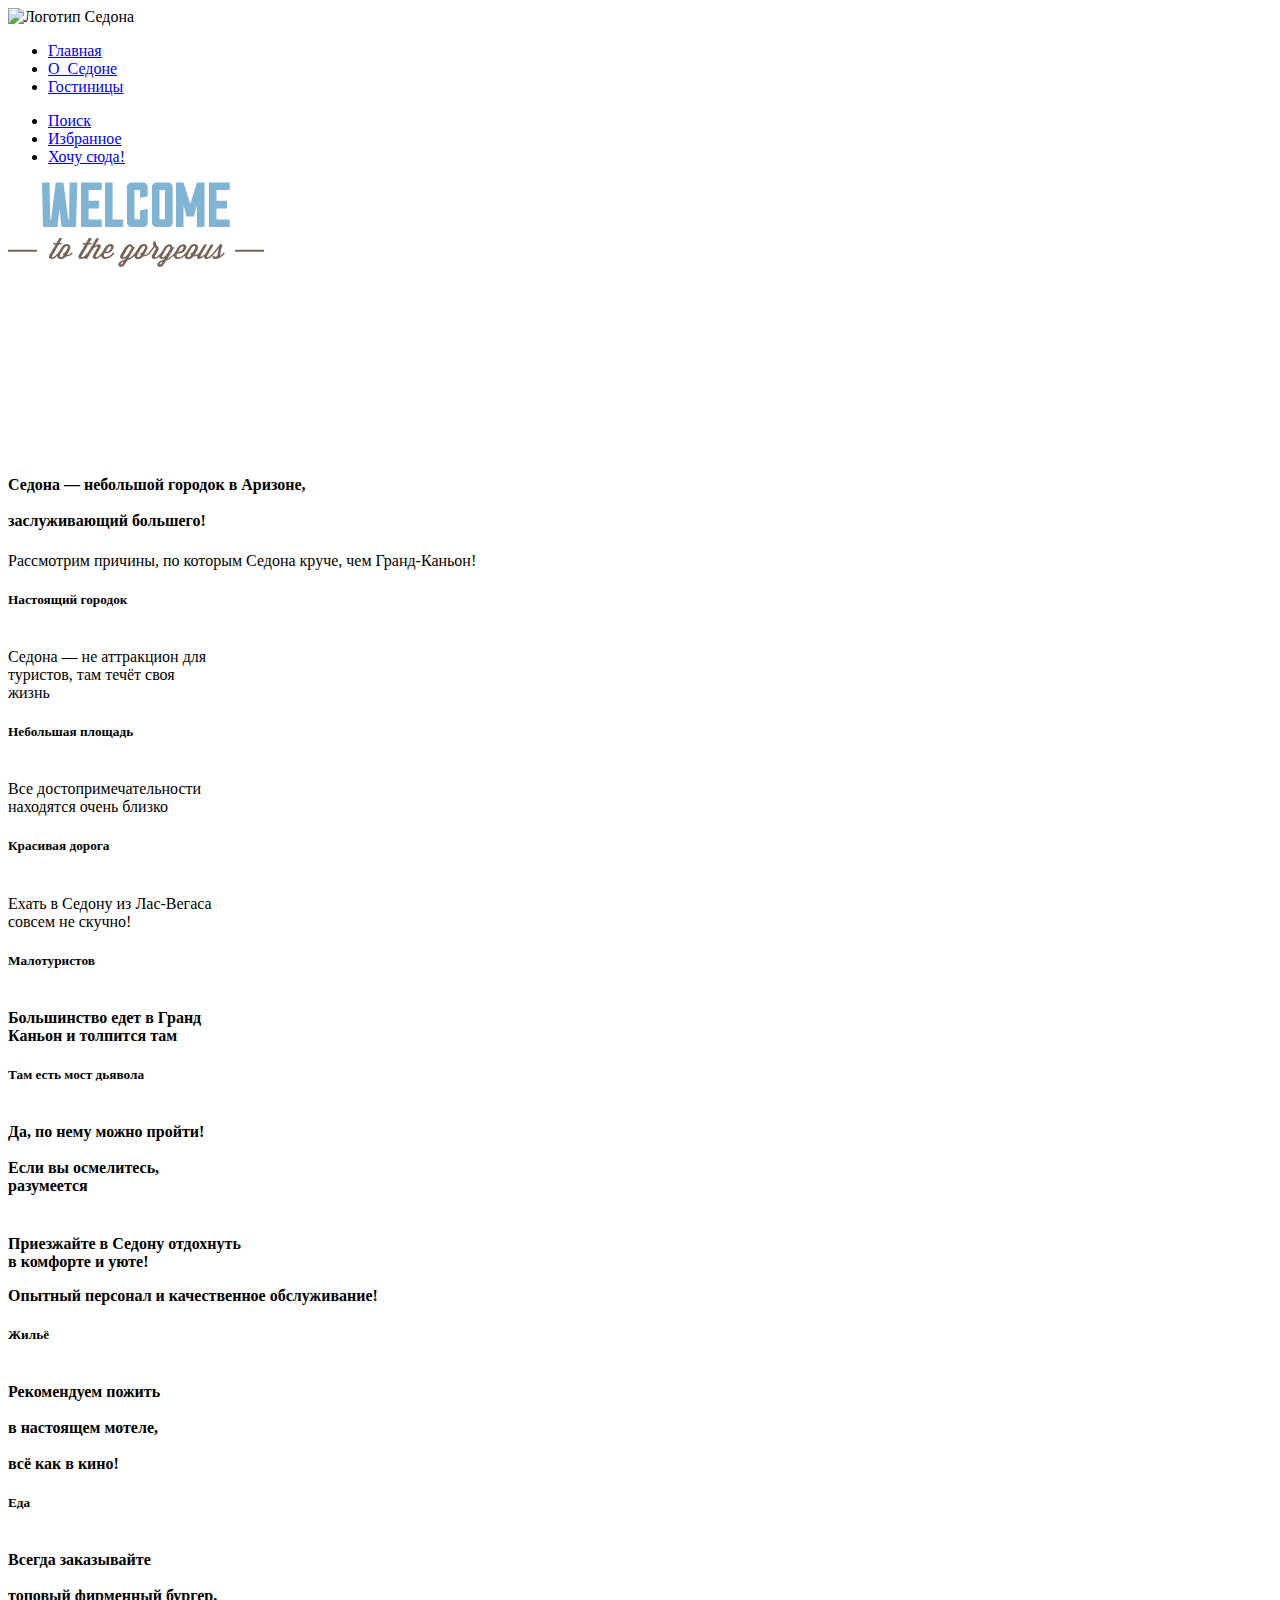
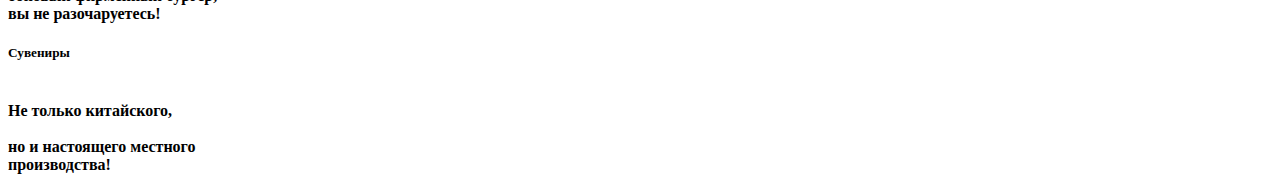
==== index.html @ 3a7eb5db "добавляет секцию сервис" ====
<!DOCTYPE html>
<html lang="ru">
  <head>
    <meta charset="utf-8">
    <title>HTML Academy: Седона</title>

  </head>
  <body>
    <header class="page header">
      <nav class="navigation">
        <img class="logo" src=""alt="Логотип Седона" />
        <ul class="navigation-list">
          <li class="navigation-item">
            <a class="navigation-link" href="about.html" >Главная</a>
          </li>
          <li class="navigation-item">
            <a class="navigation-link" href="about.html" >О_Седоне</a>
          </li>
          <li class="navigation-item">
            <a class="navigation-link" href="about.html" >Гостиницы</a>
          </li>
        </ul>
        <ul class="navigation-list navigation user">
          <li class="navigation-item">
            <a class="navigation-link" href="#">
            <span class="visually hidden">
              Поиск
            </span>
          </a>
          </li>
          <li class="navigation-item">
            <a class="navigation-link" href="#" >
            <span class="visually hidden">
              Избранное
            </span>
          </a>
          </li>
          <li class="navigation-item">
            <a class="navigation-link" href="about.html" >Хочу сюда!</a>
          </li>
        </ul>
      </nav>
    </header>
    <main class="main-index">
      <section class="hero">
        <div class="subtitle">
          <svg width="256" height="85" viewBox="0 0 256 85" fill="none" xmlns="http://www.w3.org/2000/svg">
            <path d="M51.3 56.1L48.5 61H45.8L44.9 62.4H47.7L41.6 72.8C40.3 75 41.2 77 43.7 77C45.5 77 47.4 75.7 49.3 73.9C49.3 77.7 54.6 78.4 57.9 74.4H58.6C60.4 74.4 63.2 73.3 64.8 71.5C64.6 71.1 64.1 70.6 63.7 70.5L63.5 70.7C62.1 72.2 60.5 72.9 58.9 72.9L61.7 68.1C63.5 65 61.8 62 59 62C56.7 62 54.9 62.9 53.1 65.9L51.6 68.5L50.4 70.6L50.2 70.8C48 73.3 45.9 75.3 44.6 75.3C43.9 75.3 43.6 74.8 44.3 73.7L50.8 62.5H53.3L54 61H51.5L54.3 56.1H51.3ZM58.8 63.9C59.8 64 60.2 65.2 59.2 66.9L57 70.6H56.9C55.9 70.6 55.1 71.4 55.1 72.4C55.1 72.8 55.2 73.1 55.4 73.4V73.5C54 75.9 50.5 75.5 52.3 72.4L54.6 68.5L56.1 66.1C57 64.5 58.1 63.9 58.8 63.9ZM80.8 56.1L78 61H75.3L74.4 62.4H77.2L71 72.8C69.7 75 70.6 77 73.1 77C74.3 77 75.6 76.4 77 75.4L76.2 76.7H79.2L83.8 68.8C88.4 63 90.5 63.8 89.2 66L85.3 72.7C84 74.9 84.9 76.9 87.4 76.9C89.2 76.9 91.2 75.5 93.1 73.7C93.2 75.6 94.8 76.9 97.2 76.9C100.6 76.9 104 74.3 106.5 71.4C106.3 71 105.8 70.5 105.4 70.4L105.2 70.6C103 73.1 100.2 75.1 98.1 75.1C96.2 75.1 95.1 74 96.5 71.5L96.8 71C98.7 71.8 102.4 71.4 104.7 67.6L105.1 66.9C106.7 64.1 105.2 62.1 102.7 62.1C100.3 62.1 98.3 63.4 97 65.5L94.1 70.5L93.9 70.7C91.7 73.2 89.6 75.2 88.3 75.2C87.6 75.2 87.3 74.7 87.9 73.6L92.3 66.1C93.6 63.8 92.4 62.2 90.7 62.2C89.4 62.2 88 62.9 86.5 64.5L91.3 56.2H88.3L79.9 70.6L79.7 70.8C77.5 73.3 75.4 75.3 74.1 75.3C73.4 75.3 73.1 74.8 73.8 73.7L80.3 62.5H82.8L83.7 61.1H81.2L84 56.2L80.8 56.1ZM102.1 64.3C103.1 64.2 103.6 65.2 102.6 66.9L102.2 67.6C100.8 70 98.8 70 97.7 69.6L99.6 66.2C100.3 65 101.3 64.4 102.1 64.3ZM146.4 58.9C144.7 60.4 144.5 62.1 145.6 63.5L145.9 63.8C144.6 65.7 142.8 68.2 140.8 70.5L140.6 70.7C139.2 72.2 137.6 72.9 136 72.9L138.8 68.1C140.6 65 138.9 62 136.1 62C133.8 62 132 62.9 130.2 65.9L128.7 68.5L127.5 70.6L127.3 70.8C124.8 73.6 122.7 75.5 120.3 76.5L127.1 65.1H125.3C125.3 63.9 124 62.2 122.1 62.2C120.5 62.2 118.2 63.5 116.9 65.6L112.7 72.8C111.4 75 112.3 77 114.8 77C115.6 77 116.7 76.6 117.7 76L116.9 77.4C112.8 78.6 110.3 80.3 110.3 82.5C110.3 85.4 114.7 86 116.9 82.3L119.2 78.4C121.6 77.7 124 76.3 126.4 73.9C126.4 77.7 131.7 78.5 135 74.4H135.7C137.5 74.4 140.3 73.3 141.9 71.5C143.3 69.8 144.5 68.3 146.9 65.1L147.3 65.6C147.7 66.1 147.8 66.7 147.5 67.3L144.3 72.8C143 75 143.9 77 146.4 77C147.9 77 149.6 76 151.2 74.6C151.1 76 152.1 77 153.8 77C154.6 77 155.7 76.6 156.7 76L155.9 77.4C151.8 78.6 149.3 80.3 149.3 82.5C149.3 85.4 153.7 86 155.9 82.3L158.2 78.4C160.7 77.6 163.1 76.2 165.6 73.8C165.7 75.7 167.3 77 169.7 77C172.2 77 174.6 75.6 176.7 73.8C176.6 77.7 182 78.5 185.3 74.4H186C186.9 74.4 188.2 74.1 189.4 73.5C188.6 75.6 189.3 77 191.1 77C192.8 77 194.6 75.5 196.1 74.1C195.8 75.7 196.8 77 198.7 77C201.2 77 204.1 74.4 206.6 71.5C208.3 69.5 209.8 67.5 210.9 66.1C209.7 69.2 210.3 74.8 207.5 74.8C206.5 74.8 206.1 73.7 206.1 73.7L204.2 74.7C204.2 74.7 204.8 77.1 207.5 77.1C207.8 77.1 208.1 77.1 208.3 77H208.4C211.5 76.6 214.5 74.2 216.8 71.6C216.6 71.1 216.1 70.7 215.7 70.6L215.5 70.8C214.4 72 213.2 73.1 211.9 74C212.9 71.2 212.7 66.8 214.5 63L212.2 61.8C211 63.5 208.2 67.4 205.5 70.5L205.3 70.7C203.1 73.2 201 75.2 199.7 75.2C199 75.2 198.7 74.7 199.4 73.6L205.8 62.4H202.8L197.4 71.7C195.1 73.8 193.3 74.9 192.8 74.7C192 74.4 192.8 73.3 193.2 72.6L199.1 62.4H196.1L191.4 70.5L191.2 70.7C189.8 72.2 188.2 72.9 186.6 72.9L189.4 68.1C191.2 65 189.5 62 186.7 62C184.4 62 182.6 62.9 180.8 65.9L179.3 68.5L178.1 70.6L177.9 70.8C175.7 73.3 172.9 75.3 170.8 75.3C168.9 75.3 167.8 74.2 169.2 71.7L169.5 71.2C171.4 72 175.1 71.6 177.4 67.8L177.8 67.1C179.4 64.3 177.9 62.3 175.4 62.3C173 62.3 171 63.6 169.7 65.7L166.8 70.7L166.6 70.9C164.1 73.7 162 75.6 159.6 76.6L166.4 65.2H164.6C164.6 64 163.3 62.3 161.4 62.3C159.8 62.3 157.5 63.6 156.2 65.7L153.3 70.6L153.1 70.8C150.9 73.3 148.8 75.3 147.5 75.3C146.8 75.3 146.5 74.8 147.2 73.7L150.2 68.5C151.2 66.7 150.8 65.6 149.8 64.5L148.1 62.5C147.7 62 147.7 61.4 148.3 60.8L146.4 58.9ZM136.1 63.9C137.1 64 137.6 65.2 136.5 66.9L134.3 70.6H134.2C133.2 70.6 132.4 71.4 132.4 72.4C132.4 72.8 132.5 73.1 132.7 73.4V73.5C131.3 75.9 127.8 75.5 129.6 72.4L131.9 68.5L133.4 66.1C134.3 64.5 135.3 63.9 136.1 63.9ZM186.3 63.9C187.3 64 187.8 65.2 186.7 66.9L184.5 70.6H184.4C183.4 70.6 182.6 71.4 182.6 72.4C182.6 72.8 182.7 73.1 182.9 73.4V73.5C181.5 75.9 178 75.5 179.8 72.4L182.1 68.5L183.6 66.1C184.4 64.5 185.5 63.9 186.3 63.9ZM174.6 64.3C175.6 64.2 176.1 65.2 175.1 66.9L174.7 67.6C173.2 70 171.3 70 170.2 69.6L172.1 66.2C172.8 65 173.8 64.4 174.6 64.3ZM122.2 64.5C123.2 64.5 123.9 65.4 123 66.9L120.7 70.9C118.9 73.8 117 75.2 115.8 75.2C115.1 75.2 114.8 74.7 115.5 73.6L119.7 66.3C120.4 65.1 121.4 64.5 122.2 64.5ZM161.1 64.5C162.1 64.5 162.8 65.4 161.9 66.9L159.6 70.9C157.8 73.8 155.9 75.2 154.7 75.2C154 75.2 153.7 74.7 154.4 73.6L158.6 66.3C159.3 65.1 160.3 64.5 161.1 64.5ZM115.8 79.4L114.4 81.8C113.8 82.9 112.7 82.7 112.7 81.9C112.7 81.2 113.5 80.3 115.8 79.4ZM154.7 79.4L153.3 81.8C152.7 82.9 151.6 82.7 151.6 81.9C151.7 81.2 152.4 80.3 154.7 79.4ZM0 67.8H28.9V69.7H0V67.8ZM227.1 67.8H256V69.7H227.1V67.8Z" fill="#766458"/>
            <path d="M221.7 37.4V45.1H200.9V0.400002H221.7V8H208.5V18.8H219V26.5H208.5V37.4H221.7ZM188.9 0.400002H196.5V45.1H188.9V23.1L185.9 34.5H178.5L175.5 23.1V45.1H167.9V0.400002H175.5L182.3 22L188.9 0.400002ZM157 8H151.5V37.3H157V8ZM160 0.400002C162.5 0.400002 164.7 2.5 164.7 5.1V40.4C164.7 43 162.5 45.1 160 45.1H148.6C146 45.1 143.9 42.9 143.9 40.4V5.1C143.9 2.5 146 0.400002 148.6 0.400002H160ZM132 28.6L139.7 26.8V40.4C139.7 43 137.5 45.1 135 45.1H123.6C121 45.1 118.9 42.9 118.9 40.4V5.1C118.9 2.5 121 0.400002 123.6 0.400002H135C137.5 0.400002 139.7 2.5 139.7 5.1V14.2L132 16V8H126.5V37.3H132V28.6ZM115.2 37.4V45.1H97V0.400002H104.6V37.4H115.2ZM93.8 37.4V45.1H73V0.400002H93.8V8H80.6V18.8H91.1V26.5H80.6V37.4H93.8ZM61.6 0.400002H69.3L68 45.1H53.5L51.5 26.6L49.5 45.1H35L34 0.400002H41.6L42.2 37.4H43L47.8 0.400002H55.4L60.3 37.4H61.1L61.6 0.400002Z" fill="#81B3D3"/>
          </svg>

        </div>
        <div class="title">
          <svg width="457" height="78" viewBox="0 0 457 78" fill="none" xmlns="http://www.w3.org/2000/svg">
            <path d="M405.8 1.7L380.4 75.7H400.4L404.2 62.3H432.8L436.5 75.7H456.7L431 1.7H405.8Z" fill="white"/>
            <path d="M298.4 1.7V75.7H318V39.2C318 36.8 317.9 34.3 317.7 31.8C317.5 29.3 317.2 26.9 316.8 24.5C317.3 25.4 317.6 26.4 318 27.3C318.5 28.3 319 29.2 319.4 30.2C320 31.6 320.7 33 321.4 34.3C322.1 35.6 322.8 36.7 323.6 37.6L351.7 75.8H371.1V1.8H351.7V38.1C351.7 39.8 351.7 41.4 351.8 43.1C351.8 44.7 351.9 46.3 352.1 47.9C352.1 48.7 352.2 49.5 352.3 50.3L352.6 52.7C352.1 51.8 351.7 50.8 351.2 49.8L349.8 46.8C349.2 45.6 348.5 44.4 347.8 43.2C347.2 42 346.5 40.8 345.8 39.7L317.9 1.7H298.4Z" fill="white"/>
            <path d="M225.3 5.7C218.9 9.2 214 14.2 210.4 20.8C209.4 22.7 208.5 24.6 208.1 26.8C207.4 28.7 206.9 30.8 206.5 32.8C206.214 33.7547 206.109 34.8005 206.014 35.7634L206 35.9C205.9 36.9 205.9 37.9 205.9 38.9C205.9 45.7 207.8 52.3 211.5 58.6C215.2 64.9 220.3 69.7 226.8 73.1C229.1 74.3 231.6 75.3 234.2 76C236.8 76.7 239.4 77.2 242.1 77.4H243.6C244.1 77.5 244.7 77.5 245.2 77.5C252.8 77.5 260 75.4 266.9 71.3C273.8 67.2 278.8 61.3 282.1 53.8C282.7 52.3 283.2 50.8 283.6 49.2C284 47.6 284.3 46 284.5 44.3C284.6 43.5 284.7 42.8 284.7 42C284.8 41.2 284.8 40.4 284.8 39.6C284.8 33.1 283.3 27 280.3 21.1C277.3 15.1 273 10.4 267.5 6.8C265 5.2 262.3 3.90001 259.4 2.90001C256.6 1.90001 253.8 1.2 250.9 0.800003C250 0.800003 249 0.700006 248 0.600006C247.1 0.500006 246.1 0.5 245.2 0.5C238.3 0.5 231.7 2.2 225.3 5.7Z" fill="white"/>
            <path d="M169.3 73.9C173.5 73 177.5 71.3 181.1 68.8C185.6 65.5 189.2 61.2 191.6 56.1C194 51 195.3 45.7 195.5 40.2V37.3C195.5 36.8 195.5 36.4 195.4 35.9C195.1 30.7 193.7 25.6 191.3 20.6C188.9 15.6 185.5 11.6 181.2 8.60001C177.8 6.20001 174 4.4 169.9 3.5C165.9 2.6 161.8 2 157.6 1.8C156.4 1.7 155.2 1.7 154 1.7H128.9V75.7H152.7H152.7C153.9 75.7 155.2 75.7 156.4 75.6C160.7 75.4 165.1 74.8 169.3 73.9Z" fill="white"/>
            <path d="M68.8 1.7V75.7H114.1V59.1H88.6V46.6H112.6V30.8H88.6V17.8H114.2V1.7H68.8Z" fill="white"/>
            <path d="M9.5 52.1C9.5 52.1 9.5 52 9.4 51.9L0 66.7C3.5 69.9 7.5 72.5 12 74.4C16.5 76.2 21.1 77.2 25.7 77.4H27.1C28.3 77.4 29.4 77.4 30.5 77.2C31.7 77.1 32.9 76.9 34 76.7L34.0003 76.6999C35.4002 76.3999 36.8001 76.1 38.2 75.7C39.6 75.3 41 74.7 42.3 74.1C45.9 72.1 48.7 69.3 50.8 65.7C52.9 62.1 54.2 58.2 54.7 54.2V52.9C54.8 52.4 54.8 52 54.8 51.5V50.9C54.7 46.9 53.6 43.1 51.4 39.5C49.2 35.8 45.9 33.2 41.6 31.7C40.7 31.4 39.5 31.1 38.1 30.8C36.7 30.4 35.3 30 33.8 29.6C32 29.1 30.3 28.5 28.7 28C27.1 27.4 25.9 26.7 25 26C24.5 25.6 24.1 25.2 23.7 24.7C23.3 24.2 23.1 23.7 22.9 23.2C22.8 23 22.7 22.7 22.6 22.5V21.8C22.6 20.2 23.4 18.8 24.9 17.5C26.5 16.1 28.1 15.3 29.9 15.1H30.8C33.5 15.1 36 15.6 38.3 16.8C40.6 18 42.8 19.4 44.9 20.9L51.3 6.60001C48.9 5.20001 46.4 3.9 43.6 2.8C41 1.8 38.2 1 35.4 0.5L32.1 0.199997C31.1 0.0999969 30.1 0 29.1 0C24.9 0 20.7 0.899997 16.8 2.7C13 4.5 9.8 7.4 7.3 11.5C6.4 12.8 5.7 14.2 5.2 15.7C4.6 17.2 4.2 18.7 4 20.3C3.90001 20.9999 3.80002 21.5999 3.70003 22.1998L3.7 22.2V25V25.6C3.7 26.5 3.8 27.4 4 28.3C4.2 29.1 4.5 29.9 4.7 30.7C6 34.5 8.3 37.5 11.6 39.6C14.9 41.6 18.5 43.1 22.3 44C22.3 44 22.4 44 22.5 44.1H22.7C23.4 44.3 24.2 44.5 24.9 44.7C25.7 44.9 26.5 45.1 27.3 45.4C29.4 46.2 31.4 47.4 33.1 48.8C35 50.2 35.9 51.9 35.9 54C35.9 54.4 35.9 54.8 35.8 55.3C35.8 55.8 35.7 56.3 35.5 56.8L35.3 57.3L35.1 57.8C34.5 58.9 33.6 59.7 32.4 60.4C31.3 61.1 30.1 61.6 28.9 61.8C28.6 61.8 28.3 61.9 27.9 62H26.6C26.6 61.9 26.5 61.9 26.4 61.9H26.1C26.1 61.8 26 61.8 25.9 61.8C22.5 61.7 19.4 60.6 16.8 58.7C14.2 56.7 11.8 54.5 9.7 52.2C9.7 52.1 9.6 52.1 9.5 52.1Z" fill="white"/>
          </svg>

        </div>
        <div class="quoat">
          <svg width="296" height="80" viewBox="0 0 296 80" fill="none" xmlns="http://www.w3.org/2000/svg">
            <path d="M271 66C271 65.7 271.1 65.4 271.2 65.1C271.3 64.8 271.5 64.5 271.7 64.3C271.9 64.1 272.2 63.9 272.5 63.7C272.8 63.6 273.2 63.5 273.6 63.5C274.1 63.5 274.5 63.6 274.9 63.8C275.3 64 275.7 64.2 276 64.5C276.2 64.8 276.4 65.1 276.6 65.5C276.7 65.9 276.8 66.3 276.8 66.8C276.8 67.7 276.6 68.4 276.3 69.2C276 69.9 275.6 70.6 275 71.1C274.7 71.4 274.5 71.6 274.2 71.8C273.9 72 273.6 72.2 273.3 72.3C273 72.4 272.8 72.6 272.6 72.7C272.5 72.8 272.4 72.8 272.2 72.9L270.8 70.9C271 70.8 271.3 70.7 271.6 70.5C271.9 70.4 272.2 70.2 272.5 70C272.8 69.8 273 69.5 273.2 69.2C273.4 68.9 273.5 68.6 273.5 68.2C272.9 68.2 272.3 68 271.8 67.6C271.2 67.3 271 66.8 271 66ZM278.8 66C278.8 65.7 278.9 65.4 279 65.1C279.1 64.8 279.3 64.5 279.5 64.3C279.7 64.1 280 63.9 280.3 63.7C280.6 63.6 281 63.5 281.4 63.5C281.9 63.5 282.3 63.6 282.7 63.8C283.1 64 283.5 64.2 283.8 64.5C284 64.8 284.2 65.1 284.4 65.5C284.5 65.9 284.6 66.3 284.6 66.8C284.6 67.6 284.5 68.4 284.1 69.2C283.8 69.9 283.4 70.6 282.8 71.1C282.5 71.4 282.3 71.6 282 71.8C281.7 72 281.4 72.2 281.1 72.3C280.8 72.4 280.6 72.6 280.4 72.7C280.3 72.8 280.2 72.8 280 72.9L278.7 70.9C278.9 70.8 279.2 70.7 279.5 70.5C279.8 70.4 280.1 70.2 280.4 70C280.7 69.8 280.9 69.5 281.1 69.2C281.3 68.9 281.4 68.6 281.4 68.2C280.8 68.2 280.2 68 279.7 67.6C279 67.3 278.8 66.8 278.8 66ZM14.2 7.30002C14.2 7.60002 14.1 7.90001 14 8.20001C13.9 8.50001 13.7 8.80003 13.5 9.00003C13 9.50003 12.3 9.80002 11.6 9.80002C11.2 9.80002 10.7 9.70003 10.3 9.50003C9.9 9.30003 9.5 9.10002 9.2 8.80002C8.9 8.50002 8.7 8.10002 8.6 7.80002C8.5 7.40002 8.39999 7.00003 8.39999 6.50003C8.39999 5.60003 8.59999 4.90001 8.89999 4.10001C9.19999 3.40001 9.6 2.70001 10.2 2.20001C10.5 1.90001 10.7 1.70003 11 1.50003C11.3 1.30003 11.6 1.10003 11.9 1.00003C12.2 0.900031 12.4 0.700006 12.6 0.600006C12.8 0.500006 12.9 0.500024 13 0.400024L14.3 2.40002C14 2.50002 13.7 2.60002 13.5 2.80002C13.2 2.90002 12.9 3.10002 12.6 3.30002C12.3 3.50002 12.1 3.80001 11.9 4.10001C11.7 4.40001 11.6 4.70001 11.6 5.10001C12.3 5.10001 12.8 5.30001 13.3 5.70001C14 6.10001 14.2 6.60002 14.2 7.30002ZM6.39999 7.30002C6.39999 7.90002 6.2 8.50003 5.7 9.00003C5.5 9.20003 5.19999 9.40001 4.89999 9.60001C4.59999 9.70001 4.2 9.80002 3.8 9.80002C3.4 9.80002 2.9 9.70003 2.5 9.50003C2.1 9.30003 1.69999 9.10002 1.39999 8.80002C1.09999 8.50002 0.899995 8.10002 0.799995 7.80002C0.699995 7.40002 0.599998 7.00003 0.599998 6.50003C0.599998 5.60003 0.799998 4.90001 1.1 4.10001C1.4 3.40001 1.79999 2.70001 2.39999 2.20001C2.59999 2.00001 2.9 1.70003 3.2 1.50003C3.5 1.30003 3.8 1.10003 4.1 1.00003C4.4 0.900031 4.6 0.700006 4.8 0.600006C5 0.500006 5.1 0.500024 5.2 0.400024L6.5 2.40002C6.3 2.50002 6 2.60002 5.7 2.80002C5.4 2.90002 5.1 3.10002 4.8 3.30002C4.5 3.50002 4.3 3.80001 4.1 4.10001C3.9 4.40001 3.8 4.70001 3.8 5.10001C4.5 5.10001 5 5.30001 5.5 5.70001C6.1 6.10001 6.39999 6.60002 6.39999 7.30002ZM251.7 64.2H255.5L267.3 43.6H263.5L251.7 64.2ZM251.6 65.7C250.4 65.7 249.4 66.7 249.4 67.9C249.4 69.1 250.3 70.1 251.6 70.1C252.8 70.1 253.8 69.2 253.8 67.9C253.8 66.6 252.8 65.7 251.6 65.7ZM225.2 60.2L226.3 58.3C230.7 52.2 233.6 53.9 232.3 56.2L230.5 59.3C229.4 61.2 226 62.6 225.2 60.2ZM250.3 63.1C250.1 62.5 249.4 61.9 248.9 61.8L248.6 62.1C247.3 63.7 245.7 65 244.1 66.2C245.3 62.6 245 57.1 247.4 52.2L244.6 50.7C243 52.8 239.6 57.8 236.2 61.8L235.9 62.1C233.2 65.3 230.5 67.8 228.9 67.8C228.1 67.8 227.3 67 227.3 65.3V63.7C230 64 232.8 62.3 234.5 59.2L235.5 57.5C239 51.5 233.3 49.5 229.4 53L234.8 43.7H231L220.2 62.4C220 62.2 219.8 62.1 219.5 61.9L219.2 62.2C216.5 65.4 213 67.9 210.3 67.9C208 67.9 206.6 66.4 208.3 63.4L212.2 56.6C214.4 52.9 218.2 53.5 216 57.4L215.5 58.3H218.6L219.1 57.4C221.1 53.9 219.2 51.3 216.1 51.3C213 51.3 210.6 52.9 209 55.7L205.3 62.1C205.2 62.1 205.1 62 205.1 62L204.8 62.3C202.1 65.5 199.4 68 197.8 68C197 68 196.5 67.4 197.4 65.9L205.5 51.8H201.7L195 63.5C192.1 66.1 189.9 67.6 189.2 67.2C188.3 66.8 189.2 65.4 189.7 64.6L197.1 51.7H193.3L186 64.4C185.2 65.1 183.6 65.8 182.8 66.3C184 62.7 183.7 57.2 186.1 52.3L183.3 50.8C181.7 52.9 173 64.5 169.6 68.5C169.9 69 170.5 69.4 171 69.8C173.1 67.3 180.3 58.1 181.7 56.3C180.2 60.2 181 67.3 177.4 67.3C176.1 67.3 175.6 65.9 175.6 65.9L173.2 67.1C173.2 67.1 173.9 70.1 177.3 70.1C177.7 70.1 178 70.1 178.4 70H178.5C180.4 69.7 183.1 68.9 184.9 67.6C184.9 69.1 185.8 70.1 187.4 70.1C189.5 70.1 191.8 68.2 193.6 66.5C193.2 68.5 194.4 70.1 196.8 70.1C199.1 70.1 201.8 68.2 204.2 65.7C204.2 68.2 206.2 70.1 209.3 70.1C212.4 70.1 215.4 68.4 218 66.1L215.9 69.8H219.7L224 62.3V65.3C224 68.5 224.6 70.2 227.7 70.2C230.8 70.2 234.4 66.9 237.5 63.2C239.6 60.7 241.5 58.1 242.9 56.3C241.4 60.2 242.2 67.3 238.6 67.3C237.3 67.3 236.8 65.9 236.8 65.9L234.4 67.1C234.4 67.1 235.1 70.1 238.5 70.1C238.9 70.1 239.2 70.1 239.6 70H239.7C243.7 69.5 247.5 66.4 250.3 63.1ZM135.7 62H135.5C134.3 62 133.3 63 133.3 64.3C133.3 64.8 133.4 65.2 133.7 65.6V65.7C131.9 68.7 127.6 68.2 129.8 64.2L132.7 59.2L134.5 56.1C137.2 51.6 140.8 53.4 138.5 57.3L135.7 62ZM110.3 76.2C109.5 77.6 108.2 77.4 108.2 76.4C108.2 75.4 109.1 74.3 112 73.2L110.3 76.2ZM81.5 62.4C79.2 66 77 67.7 75.4 67.7C74.6 67.7 74.1 67.1 75 65.6L80.3 56.4C82.3 52.9 86.4 53.8 84.5 57.2L81.5 62.4ZM69.5 47.7C70.6 45.8 71.9 44.9 72.9 44.9C74.3 44.9 75 45.8 75 47.2C75 50.7 70.6 58 64.8 57.1H64L69.5 47.7ZM162.3 61.8L162 62.1C159.3 65.3 156.6 67.8 155 67.8C154.2 67.8 153.7 67.2 154.6 65.7L160 56.1C161.6 53.2 160.1 51.2 158 51.2C156.4 51.2 154.7 52.1 152.8 54L154.2 51.5H150.4L144.3 62C144.1 61.9 144 61.8 143.8 61.7L143.5 62C141.8 63.9 139.7 64.8 137.8 64.8L141.4 58.7C143.7 54.7 141.6 51 138 51C135.1 51 132.8 52.2 130.7 55.9L128.8 59.1L127.2 61.9C127.1 61.8 127 61.8 126.9 61.7L126.6 62C123.5 65.6 120.8 67.9 117.8 69.2L128.2 51.5H124.4L117.7 63.1C114.8 65.8 112.5 67.3 111.8 67C110.9 66.6 111.8 65.2 112.3 64.4L119.7 51.5H115.9L109.9 61.9C109.8 61.8 109.7 61.8 109.6 61.7L109.3 62C106.6 65.2 103.9 67.7 102.3 67.7C101.5 67.7 101 67.1 101.9 65.6L107.3 56C108.9 53.1 107.4 51.1 105.3 51.1C103.7 51.1 102 52 100.1 53.9L101.5 51.4H97.7L91.7 61.8C91.6 61.7 91.5 61.7 91.3 61.6L91 61.9C88.3 65.1 85.6 67.6 84 67.6C83.2 67.6 82.7 67 83.6 65.5L89.7 54.8H87.6C87.7 53.2 86.1 51 83.6 51C81.6 51 78.7 52.6 77.1 55.4L73.2 62.1C72.9 61.9 72.6 61.7 72.4 61.6L72.1 61.9C69.4 65.1 67.3 67.6 63.5 67.6C60.9 67.6 59.4 65 61.6 61.2L62.7 59.3C63.4 59.4 64.1 59.5 64.8 59.5C68.8 59.5 73.4 57.4 76.4 52.2C77.5 50.3 77.9 48.6 77.9 47.1C77.9 43.7 75.7 41.5 72.9 41.5C70.8 41.5 68.4 43 66.7 45.9L60.8 56C58.6 54.8 57.4 52.7 57.4 50.6C57.4 48.9 58.2 47.1 59.8 45.8L58.6 43.6C55.9 45.5 54.7 48.1 54.7 50.6C54.7 53.6 56.4 56.5 59.5 58.1L58.4 60.1C55.7 64.7 57.3 69.8 62.6 69.8C66.8 69.8 68.7 67.9 71.3 65.4C70.5 67.8 71.7 69.8 74.3 69.8C75.8 69.8 77.7 68.8 79.5 67.3C79.7 68.8 80.8 69.8 82.8 69.8C84.6 69.8 86.6 68.7 88.5 67L87.1 69.4H90.9L96.7 59.3C102.5 52.1 105.1 53 103.4 55.8L98.5 64.3C96.9 67.1 98 69.7 101.1 69.7C103.1 69.7 105.4 68.3 107.5 66.3C107 68.4 108 69.7 109.9 69.7C111.7 69.7 113.8 68.2 115.5 66.7L113.4 70.3C108.3 71.8 105.1 73.9 105.1 76.8C105.1 80.4 110.7 81.2 113.4 76.5L116.3 71.5C119.5 70.5 122.6 68.5 125.8 65.3C125.3 70.6 132.3 71.8 136.5 66.4H137.3C138.7 66.4 140.5 65.9 142.2 64.9L139.7 69.3H143.5L149.3 59.2C155.1 52 157.7 52.9 156 55.7L151.1 64.2C149.5 67 150.6 69.6 153.7 69.6C156.8 69.6 160.4 66.3 163.5 62.6C163.4 62.6 162.8 62 162.3 61.8ZM280.9 26.2C278.6 29.9 276.3 31.7 274.7 31.7C273.9 31.7 273.4 31.1 274.3 29.6L279.6 20.4C281.6 16.9 285.7 17.8 283.8 21.2L280.9 26.2ZM244.7 26.4C242.4 30 240.2 31.7 238.6 31.7C237.8 31.7 237.3 31.1 238.2 29.6L243.5 20.4C245.5 16.9 249.6 17.8 247.7 21.2L244.7 26.4ZM204.8 40.2C204 41.6 202.7 41.4 202.7 40.4C202.7 39.4 203.6 38.3 206.5 37.2L204.8 40.2ZM212.8 11.7C213.9 9.80001 215.2 8.90002 216.2 8.90002C222.2 8.90002 217.7 23.3 208.1 21.1H207.3L212.8 11.7ZM290.5 25.8L290.2 26.1C287.5 29.3 284.8 31.8 283.2 31.8C282.4 31.8 281.9 31.2 282.8 29.7L295.6 7.60001H291.8L286.2 17.2C285.5 16.1 284.3 15.2 282.7 15.2C280.7 15.2 277.8 16.8 276.2 19.6L272.5 26C272.4 26 272.3 25.9 272.3 25.9L272 26.2C269.3 29.4 267 31.9 265.3 31.9C264.5 31.9 264 31.3 264.9 29.8L270.4 20.2C272 17.3 270.5 15.3 268.4 15.3C266.8 15.3 265.1 16.2 263.2 18.1L264.6 15.6H260.8L254.8 26C254.7 25.9 254.6 25.9 254.4 25.8L254.1 26.1C251.4 29.3 248.7 31.8 247.1 31.8C246.3 31.8 245.8 31.2 246.7 29.7L252.8 19H250.7C250.8 17.4 249.2 15.2 246.7 15.2C244.7 15.2 241.8 16.8 240.2 19.6L236.5 25.9L236.3 26.1C233.6 29.3 230.5 31.8 228.9 31.8C228.1 31.8 227.6 31.2 228.5 29.7L232.3 23.1C233.6 20.8 233 19.5 231.8 18L229.7 15.5C229.2 14.8 229.2 14 229.9 13.3L227.9 11.2C225.8 13.1 225.6 15.3 226.9 17L227.2 17.4C225.5 19.8 223.3 23 220.8 25.9C220.9 26 221 26.1 221.1 26.2C218 29.8 215.3 32.1 212.4 33.4L217.2 25.2H213.4L213 25.9C211 29.4 208.7 31.9 205.8 31.9C203.2 31.9 202.8 29.3 205 25.5L206.1 23.6C206.8 23.7 207.5 23.8 208.2 23.8C221.6 23.8 228.1 5.80002 216.3 5.80002C214.2 5.80002 211.8 7.30001 210.1 10.2L204.2 20.3C202 19.1 200.8 17 200.8 14.9C200.8 13.2 201.6 11.4 203.2 10.1L202 7.90002C199.3 9.80002 198.1 12.4 198.1 14.9C198.1 17.9 199.8 20.8 202.9 22.4L201.8 24.4C199.1 29 199.6 34.1 205 34.1C206.6 34.1 207.9 33.6 209.1 32.9L208.1 34.6C203 36.2 199.8 38.2 199.8 41.1C199.8 44.7 205.4 45.5 208.1 40.8L211 35.8C214.9 34.6 218.8 31.9 222.9 27.1C222.8 27 222.8 26.9 222.7 26.7C224.4 24.7 225.8 22.8 228.7 19L229.2 19.6C229.7 20.2 229.9 21 229.4 21.7L225.4 28.6C223.8 31.4 224.9 34 228 34C229.9 34 232.3 32.8 234.4 31C234.4 32.7 235.5 34 237.7 34C239.2 34 241.1 33 242.9 31.5C243.1 33 244.2 34 246.2 34C248 34 250 32.9 251.9 31.2L250.5 33.6H254.3L260.1 23.5C265.9 16.3 268.5 17.2 266.8 20L261.9 28.5C260.3 31.3 261.4 33.9 264.5 33.9C266.5 33.9 268.3 32.5 270.5 30.6C270.3 32.5 271.5 33.9 273.8 33.9C275.3 33.9 277.2 32.9 279 31.4C279.2 32.9 280.3 33.9 282.3 33.9C285.4 33.9 289 30.6 292.1 26.9C291.6 26.6 291 26 290.5 25.8ZM178.2 20.5C180.4 16.8 184.2 17.4 182 21.3L181.5 22.2C179.7 25.3 177.2 25.2 175.8 24.7L178.2 20.5ZM175.2 34.1C179.5 34.1 183.7 30.8 186.9 27.1C186.6 26.6 186 26 185.5 25.8L185.2 26.1C182.5 29.3 179 31.8 176.3 31.8C174 31.8 172.6 30.3 174.3 27.3L174.7 26.6C177.1 27.6 181.7 27.1 184.5 22.2L185 21.3C187 17.8 185.1 15.2 182 15.2C179 15.2 176.5 16.8 174.9 19.6L171.2 25.9C171.2 25.9 171.1 25.9 171.1 25.8L170.8 26.1C168.1 29.3 165.4 31.8 163.8 31.8C163 31.8 162.5 31.2 163.4 29.7L168.8 20.1C170.4 17.2 168.9 15.2 166.8 15.2C165.2 15.2 163.4 16.1 161.5 18.1L167.5 7.60001H163.7L153 26.1C152.9 26 152.7 25.9 152.6 25.8L152.3 26.1C149.6 29.3 146.9 31.8 145.3 31.8C144.5 31.8 144 31.2 144.9 29.7L153 15.6H156.1L157.2 13.8H154.1L157.7 7.60001H153.9L150.3 13.8H146.9L145.8 15.6H149.2L141.6 28.8C140 31.6 141.1 34.2 144.2 34.2C146.1 34.2 148.1 33 150.1 31.2L148.6 33.8H152.4L158.1 23.8C163.9 16.5 166.5 17.4 164.9 20.2L160 28.7C158.4 31.5 159.5 34.1 162.6 34.1C164.9 34.1 167.4 32.3 169.9 29.9C170.1 32.3 172.1 34.1 175.2 34.1ZM47.7 20.5C49.9 16.8 53.7 17.4 51.5 21.3L51 22.2C49.2 25.3 46.7 25.2 45.3 24.7L47.7 20.5ZM70.8 29.7L76.1 20.5C78.1 17 82.2 17.9 80.3 21.3L77.4 26.5C75.1 30.1 72.9 31.8 71.3 31.8C70.4 31.7 69.9 31.2 70.8 29.7ZM124.8 20.5C127 16.8 130.8 17.4 128.6 21.3L128.1 22.2C126.3 25.3 123.9 25.2 122.4 24.7L124.8 20.5ZM67 30C66.4 32.2 67.6 34.1 70.1 34.1C71.6 34.1 73.5 33.1 75.3 31.6C75.5 33.1 76.6 34.1 78.6 34.1C80.6 34.1 82.8 32.7 85 30.8C84.6 32.8 85.5 34.1 87.4 34.1C89.5 34.1 91.8 32.2 93.6 30.5C93.2 32.5 94.4 34.1 96.8 34.1C99.9 34.1 103.5 30.8 106.6 27.1C106.6 27.1 106.5 27 106.5 26.9C108.6 24.5 110.4 21.9 111.7 20.1C110.2 24 111 31.1 107.4 31.1C106.1 31.1 105.6 29.7 105.6 29.7L103.2 30.9C103.2 30.9 103.9 34 107.3 34C107.7 34 108 34 108.4 33.9H108.5C111.3 33.5 114 31.8 116.4 29.7C116.5 32.2 118.4 34 121.5 34C125.8 34 130 30.7 133.2 27C132.9 26.5 132.3 25.9 131.8 25.7L131.5 26C128.8 29.2 125.3 31.7 122.6 31.7C120.3 31.7 118.9 30.2 120.6 27.2L121 26.5C123.4 27.5 128 27 130.8 22.1L131.3 21.2C133.3 17.7 131.4 15.1 128.3 15.1C125.2 15.1 122.8 16.7 121.2 19.5L117.5 25.8H117.4L117.1 26.1C115.8 27.7 114.2 29 112.6 30.2C113.8 26.6 113.5 21.1 115.9 16.2L113.1 14.7C111.5 16.8 108.1 21.8 104.7 25.8L104.8 25.9L104.7 26.1C102 29.3 99.3 31.8 97.7 31.8C96.9 31.8 96.4 31.2 97.3 29.7L105.4 15.6H101.6L94.9 27.3C92 29.9 89.8 31.4 89.1 31C88.2 30.6 89.1 29.2 89.6 28.4L97 15.5H93.2L87.2 25.9C87.1 25.8 87 25.8 86.9 25.7L86.6 26C83.9 29.2 81.2 31.7 79.6 31.7C78.8 31.7 78.3 31.1 79.2 29.6L85.3 18.9H83.2C83.3 17.3 81.7 15.1 79.2 15.1C77.2 15.1 74.3 16.7 72.7 19.5L68.9 26.1C68.7 26 68.5 25.8 68.3 25.7L68 26C65.3 29.2 62.1 31.7 59.5 31.7C57.2 31.7 55.8 30.2 57.5 27.2L61.4 20.4C63.6 16.7 67.4 17.3 65.2 21.2L64.7 22.1H67.8L68.3 21.2C70.3 17.7 68.4 15.1 65.3 15.1C62.2 15.1 60.2 16.7 58.6 19.5L54.8 25.9C54.7 25.8 54.6 25.8 54.5 25.7L54.2 26C51.5 29.2 48.3 31.7 45.6 31.7C43.3 31.7 41.9 30.2 43.6 27.2L44 26.5C46.4 27.5 51 27 53.8 22.1L54.3 21.2C56.3 17.7 54.4 15.1 51.3 15.1C48.2 15.1 45.8 16.7 44.2 19.5L40.2 26.3C37.8 30.3 39.9 34 44.3 34C47.6 34 50.3 32 53.1 29.4C53 32 55 34 58.2 34C61.6 34.1 64.3 32.3 67 30ZM30.1 16L33.2 10.8C36 6.00002 39.5 8.80002 37.6 12.4C36.1 15.1 34 16 30.1 16ZM26 33.3C23.7 33.3 22 32.8 20.6 32C21.3 31.2 21.9 30.3 22.5 29.3L28.9 18.3L29.9 18.4C38.7 20.2 35.2 33.3 26 33.3ZM35.4 17.8C43 15.2 43.6 5.70001 36.1 5.70001C34 5.70001 31.6 7.20001 29.9 10.1L19.7 27.7C19.3 28.5 18.8 29.2 18.2 29.8C15.6 26.2 16.3 20.8 20 18.5L18.5 16.6C10.6 21.6 12.9 36.2 26.1 36.2C37.4 36.2 42.6 22.6 35.4 17.8Z" fill="white"/>
            </svg>

        </div>



      </section>
      <section class="auxilary-info-town">
        <strong>
        <h4 class="main text"><br>Седона — небольшой городок в Аризоне,</br>
         <br> заслуживающий большего!</br></h4>
        </strong>
        <p class="text">Рассмотрим причины, по которым Седона круче, чем Гранд-Каньон!</p>
      <strong>
        <h5 class="main text">Настоящий городок</h5>
      </strong>
        <p class="text"><br>Седона — не аттракцион для<br> туристов, там течёт своя<br> жизнь</br></p>
      <strong>
        <h5 class="main text">Небольшая площадь</h5>
      </strong>
        <p class="text"><br>Все достопримечательности</br> находятся очень близко</p>
      <strong>
        <h5 class="main text">Красивая дорога</h5>
      </strong>
        <p class="text"><br>Ехать в Седону из Лас-Вегаса</br> совсем не скучно!</p>
      <strong>
        <h5 class="main text">Малотуристов</h5>
      </section>
        <p class="text"><br>Большинство едет в Гранд</br> Каньон и толпится там</p>
      <strong>
        <h5 class="main text">Там есть мост дьявола</h5>
      </strong>
        <p class="text"><br>Да, по нему можно пройти!<br><br> Если вы осмелитесь,<br> разумеется</p>
      </section>
      <section class="service">
        <h4 class="main text"></h4><br>Приезжайте в Седону отдохнуть</br> в комфорте и уюте!</h4>
        <p class="text">Опытный персонал и качественное обслуживание!</p>
        <strong>
        <h5 class="housing">Жильё</h5>
      </strong>
        <p class="recommendation-housing"><br>Рекомендуем пожить</br><br> в настоящем мотеле,</br><br> всё как в кино!<br></p>
      <strong>
        <h5 class="Food"> Еда </h5>
      </strong>
      <p class="food-recommendation"><br>Всегда заказывайте </br><br>топовый фирменный бургер,</br> вы не разочаруетесь!</p>
      <strong>
        <h5 class="souvenirs">Сувениры</h5>
      </strong>
      <p class="recommendation-souvenirs"><br>Не только китайского,</br><br>
        но и настоящего местного</br> производства! </p>
      </section>



    </main>


  </body>
</html>
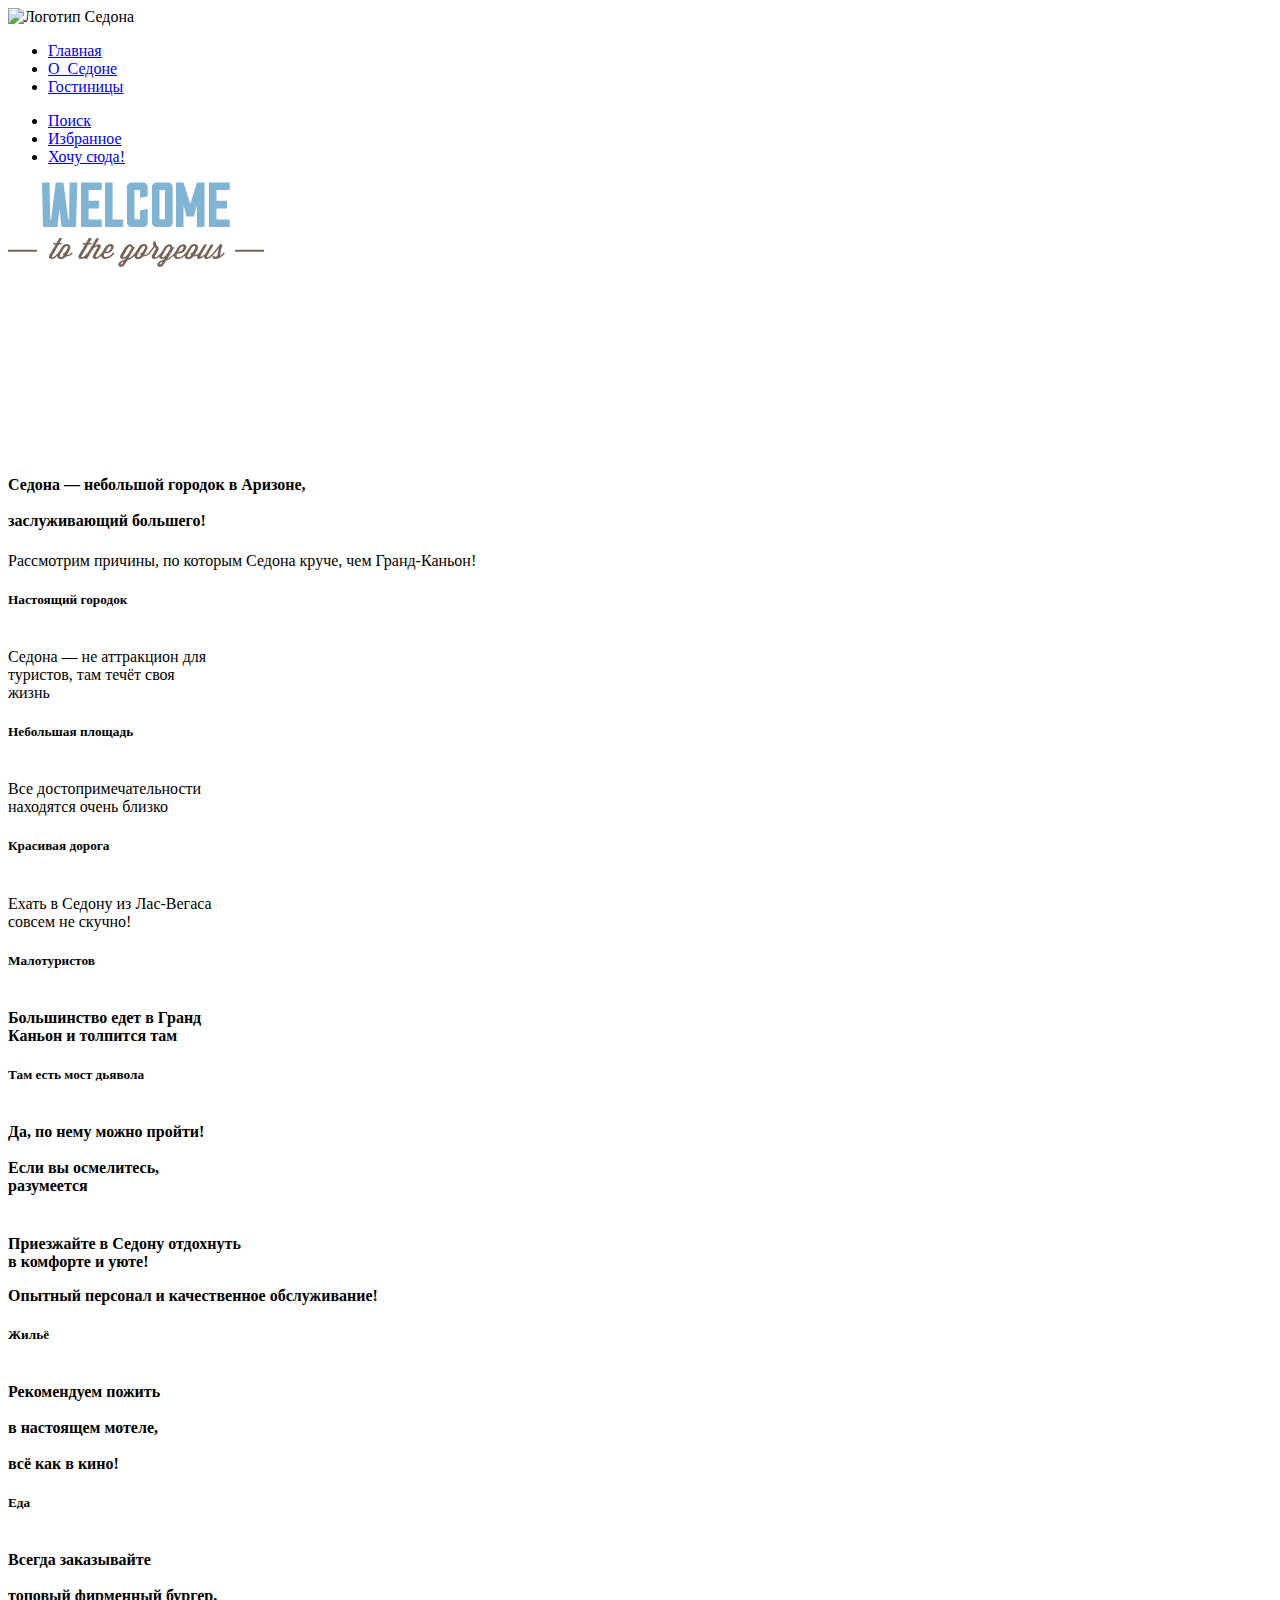
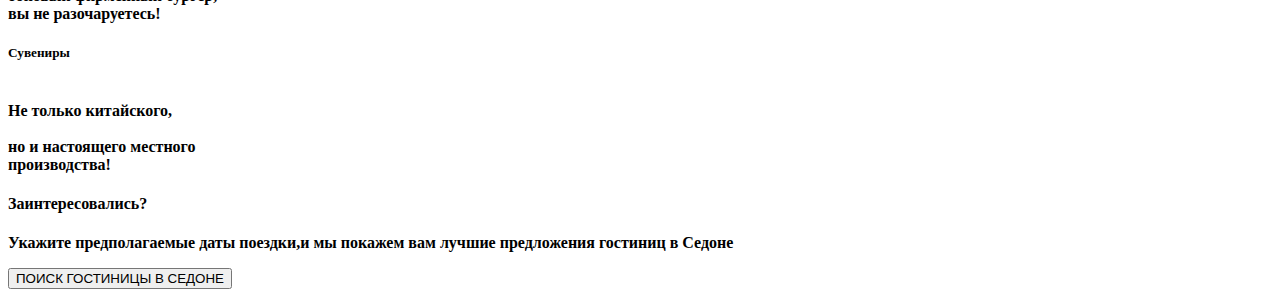
==== commit 28aba792: "добавляет секцию для потенциальных клиентов" ====
--- a/index.html
+++ b/index.html
@@ -115,6 +115,14 @@
       <p class="recommendation-souvenirs"><br>Не только китайского,</br><br>
         но и настоящего местного</br> производства! </p>
       </section>
+      <section class="for potential customers ">
+        <h4 class="main text">Заинтересовались?</h4>
+        <p class="text">Укажите предполагаемые даты поездки,и мы покажем вам лучшие предложения гостиниц в Седоне</p>
+          <form>
+            <button>ПОИСК ГОСТИНИЦЫ В СЕДОНЕ</button>
+          </form>
+        </section>
+
 
 
 
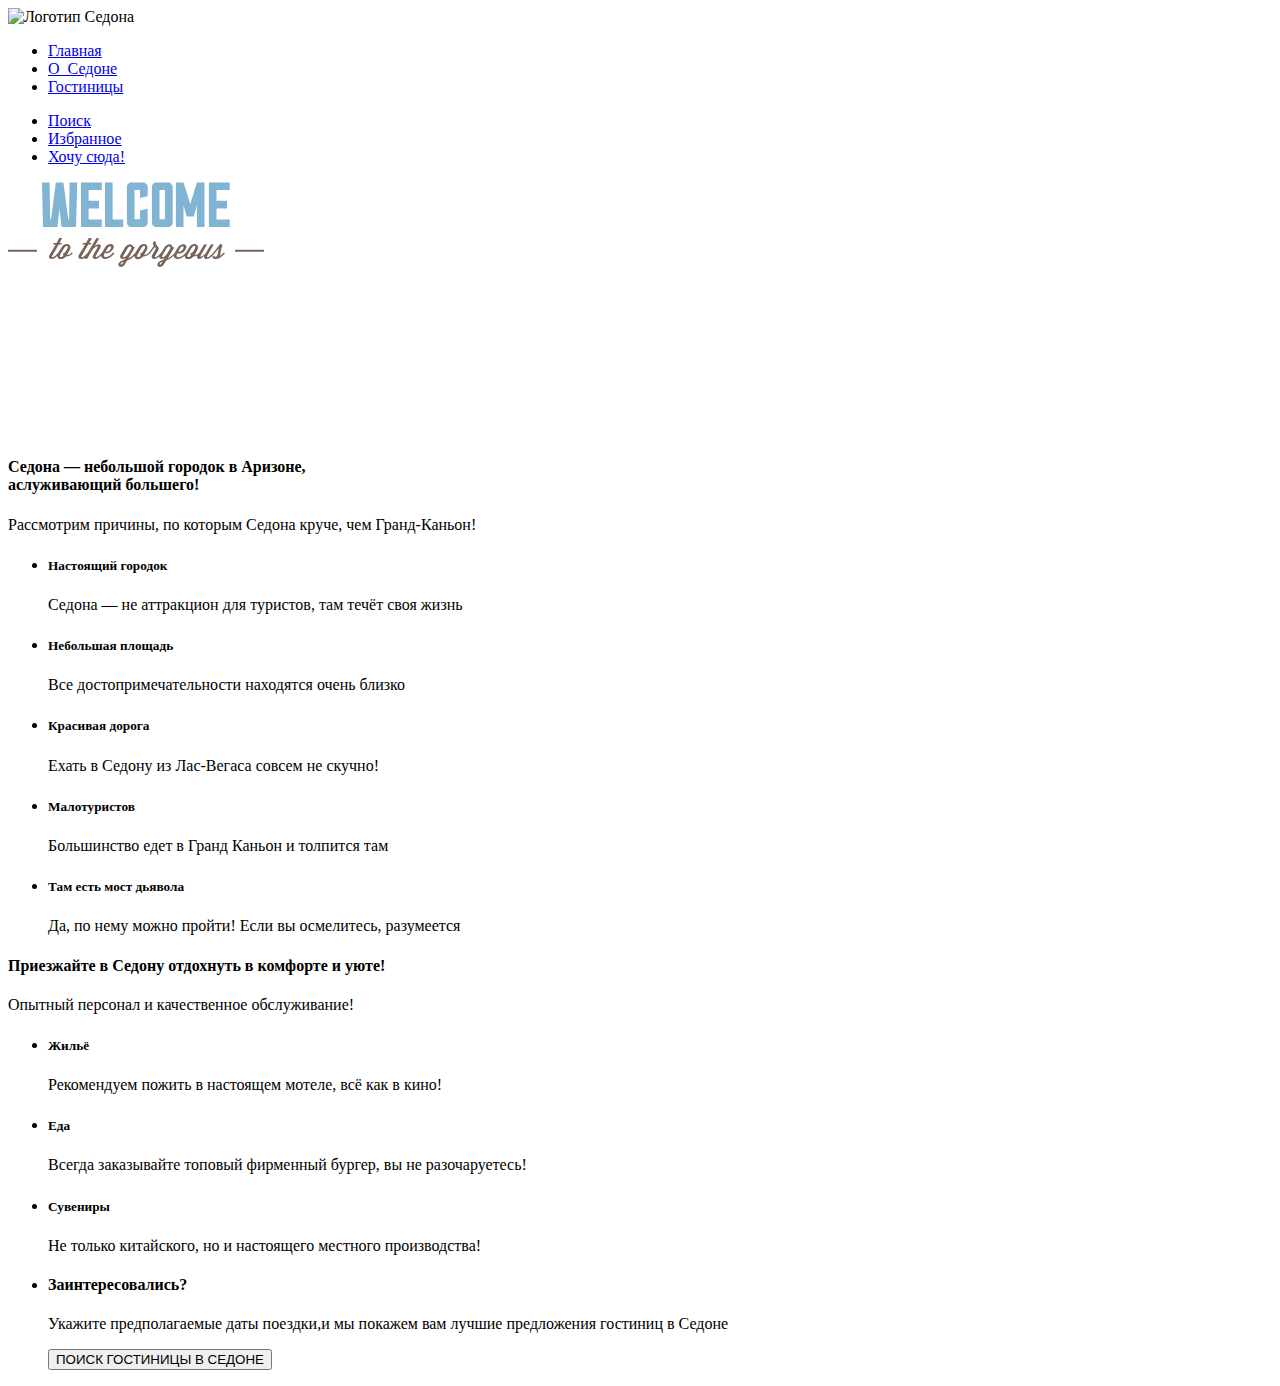
==== commit 0f3a2274: "добавляет списки и кнопку" ====
--- a/index.html
+++ b/index.html
@@ -72,55 +72,68 @@
 
       </section>
       <section class="auxilary-info-town">
-        <strong>
-        <h4 class="main text"><br>Седона — небольшой городок в Аризоне,</br>
-         <br> заслуживающий большего!</br></h4>
-        </strong>
+
+        <h4 class="main text">Седона — небольшой городок в Аризоне,<br />
+         аслуживающий большего!</h4>
+
         <p class="text">Рассмотрим причины, по которым Седона круче, чем Гранд-Каньон!</p>
-      <strong>
-        <h5 class="main text">Настоящий городок</h5>
-      </strong>
-        <p class="text"><br>Седона — не аттракцион для<br> туристов, там течёт своя<br> жизнь</br></p>
-      <strong>
-        <h5 class="main text">Небольшая площадь</h5>
-      </strong>
-        <p class="text"><br>Все достопримечательности</br> находятся очень близко</p>
-      <strong>
-        <h5 class="main text">Красивая дорога</h5>
-      </strong>
-        <p class="text"><br>Ехать в Седону из Лас-Вегаса</br> совсем не скучно!</p>
-      <strong>
-        <h5 class="main text">Малотуристов</h5>
-      </section>
-        <p class="text"><br>Большинство едет в Гранд</br> Каньон и толпится там</p>
-      <strong>
-        <h5 class="main text">Там есть мост дьявола</h5>
-      </strong>
-        <p class="text"><br>Да, по нему можно пройти!<br><br> Если вы осмелитесь,<br> разумеется</p>
+        <ul>
+         <li> <h5 class="main text">Настоящий городок</h5>
+
+          <p class="text">Седона — не аттракцион для туристов, там течёт своя жизнь</p>
+         </li>
+
+          <li><h5 class="main text">Небольшая площадь</h5>
+
+          <p class="text">Все достопримечательности находятся очень близко</p></li>
+
+         <li> <h5 class="main text">Красивая дорога</h5>
+
+          <p class="text">Ехать в Седону из Лас-Вегаса совсем не скучно!</p></li>
+
+          <li><h5 class="main text">Малотуристов</h5>
+
+
+          <p class="text">Большинство едет в Гранд Каньон и толпится там</p></li>
+
+          <li><h5 class="main text">Там есть мост дьявола</h5>
+
+          <p class="text">Да, по нему можно пройти! Если вы осмелитесь, разумеется</p></li>
+        </ul>
       </section>
       <section class="service">
-        <h4 class="main text"></h4><br>Приезжайте в Седону отдохнуть</br> в комфорте и уюте!</h4>
+
+       <h4 class="main-text">Приезжайте в Седону отдохнуть в комфорте и уюте!</h4>
         <p class="text">Опытный персонал и качественное обслуживание!</p>
-        <strong>
-        <h5 class="housing">Жильё</h5>
-      </strong>
-        <p class="recommendation-housing"><br>Рекомендуем пожить</br><br> в настоящем мотеле,</br><br> всё как в кино!<br></p>
-      <strong>
+        <ul>
+
+       <li> <h5 class="housing">Жильё</h5>
+
+        <p class="recommendation-housing">Рекомендуем пожить в настоящем мотеле, всё как в кино!</p></li>
+
+       <li>
         <h5 class="Food"> Еда </h5>
-      </strong>
-      <p class="food-recommendation"><br>Всегда заказывайте </br><br>топовый фирменный бургер,</br> вы не разочаруетесь!</p>
-      <strong>
-        <h5 class="souvenirs">Сувениры</h5>
-      </strong>
-      <p class="recommendation-souvenirs"><br>Не только китайского,</br><br>
-        но и настоящего местного</br> производства! </p>
+
+        <p class="food-recommendation">Всегда заказывайте топовый фирменный бургер, вы не разочаруетесь!</p>
+      </li>
+
+        <li>
+          <h5 class="souvenirs">Сувениры</h5>
+
+      <p class="recommendation-souvenirs">Не только китайского,
+        но и настоящего местного производства! </p></li>
+      </ul>
       </section>
       <section class="for potential customers ">
+        <ul>
+       <li>
         <h4 class="main text">Заинтересовались?</h4>
         <p class="text">Укажите предполагаемые даты поездки,и мы покажем вам лучшие предложения гостиниц в Седоне</p>
           <form>
             <button>ПОИСК ГОСТИНИЦЫ В СЕДОНЕ</button>
           </form>
+          </li>
+          </ul>
         </section>
 
 
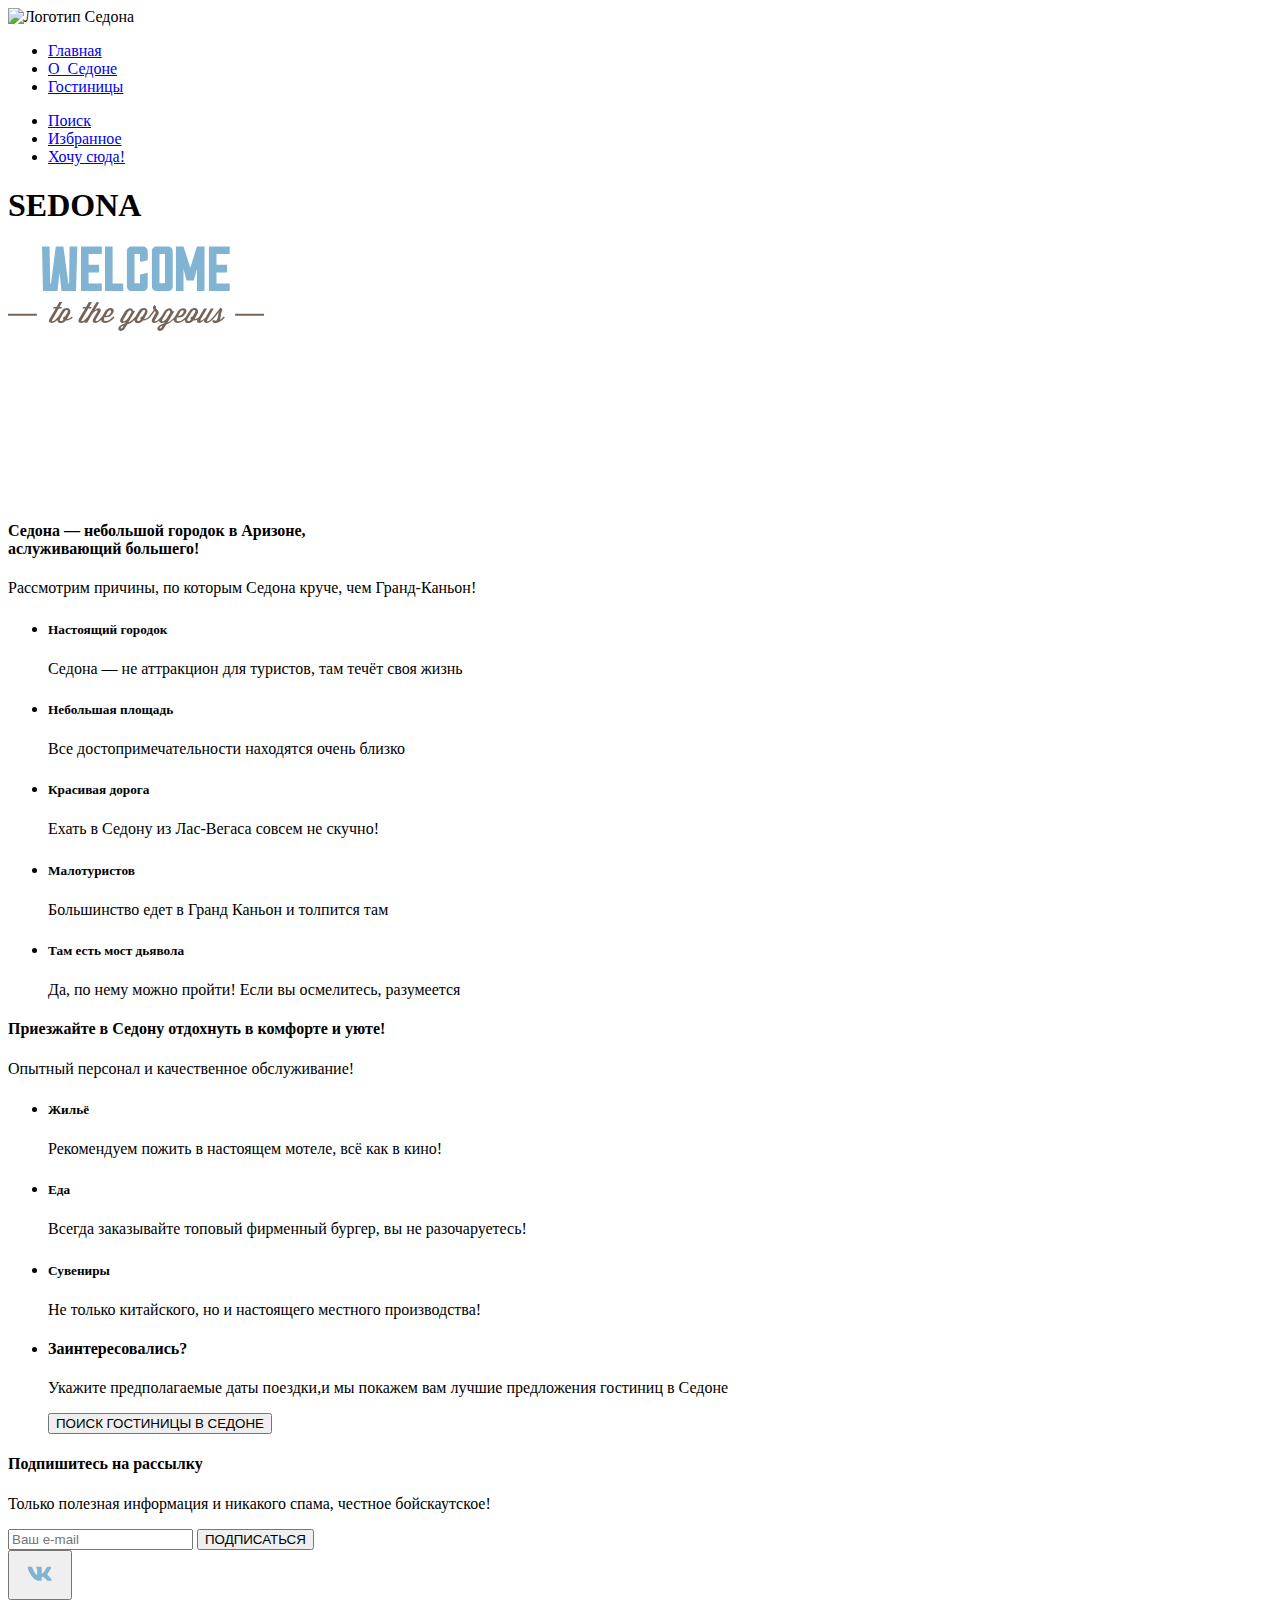
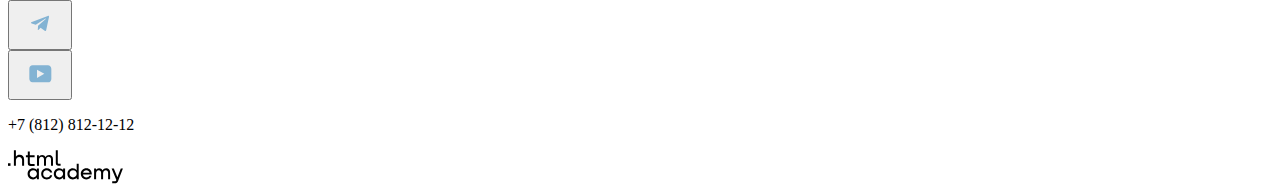
==== commit 5318377d: "добавляет первую страницу" ====
--- a/index.html
+++ b/index.html
@@ -42,6 +42,7 @@
       </nav>
     </header>
     <main class="main-index">
+      <h1 class="visually-hidden">SEDONA</h1>
       <section class="hero">
         <div class="subtitle">
           <svg width="256" height="85" viewBox="0 0 256 85" fill="none" xmlns="http://www.w3.org/2000/svg">
@@ -64,7 +65,7 @@
         <div class="quoat">
           <svg width="296" height="80" viewBox="0 0 296 80" fill="none" xmlns="http://www.w3.org/2000/svg">
             <path d="M271 66C271 65.7 271.1 65.4 271.2 65.1C271.3 64.8 271.5 64.5 271.7 64.3C271.9 64.1 272.2 63.9 272.5 63.7C272.8 63.6 273.2 63.5 273.6 63.5C274.1 63.5 274.5 63.6 274.9 63.8C275.3 64 275.7 64.2 276 64.5C276.2 64.8 276.4 65.1 276.6 65.5C276.7 65.9 276.8 66.3 276.8 66.8C276.8 67.7 276.6 68.4 276.3 69.2C276 69.9 275.6 70.6 275 71.1C274.7 71.4 274.5 71.6 274.2 71.8C273.9 72 273.6 72.2 273.3 72.3C273 72.4 272.8 72.6 272.6 72.7C272.5 72.8 272.4 72.8 272.2 72.9L270.8 70.9C271 70.8 271.3 70.7 271.6 70.5C271.9 70.4 272.2 70.2 272.5 70C272.8 69.8 273 69.5 273.2 69.2C273.4 68.9 273.5 68.6 273.5 68.2C272.9 68.2 272.3 68 271.8 67.6C271.2 67.3 271 66.8 271 66ZM278.8 66C278.8 65.7 278.9 65.4 279 65.1C279.1 64.8 279.3 64.5 279.5 64.3C279.7 64.1 280 63.9 280.3 63.7C280.6 63.6 281 63.5 281.4 63.5C281.9 63.5 282.3 63.6 282.7 63.8C283.1 64 283.5 64.2 283.8 64.5C284 64.8 284.2 65.1 284.4 65.5C284.5 65.9 284.6 66.3 284.6 66.8C284.6 67.6 284.5 68.4 284.1 69.2C283.8 69.9 283.4 70.6 282.8 71.1C282.5 71.4 282.3 71.6 282 71.8C281.7 72 281.4 72.2 281.1 72.3C280.8 72.4 280.6 72.6 280.4 72.7C280.3 72.8 280.2 72.8 280 72.9L278.7 70.9C278.9 70.8 279.2 70.7 279.5 70.5C279.8 70.4 280.1 70.2 280.4 70C280.7 69.8 280.9 69.5 281.1 69.2C281.3 68.9 281.4 68.6 281.4 68.2C280.8 68.2 280.2 68 279.7 67.6C279 67.3 278.8 66.8 278.8 66ZM14.2 7.30002C14.2 7.60002 14.1 7.90001 14 8.20001C13.9 8.50001 13.7 8.80003 13.5 9.00003C13 9.50003 12.3 9.80002 11.6 9.80002C11.2 9.80002 10.7 9.70003 10.3 9.50003C9.9 9.30003 9.5 9.10002 9.2 8.80002C8.9 8.50002 8.7 8.10002 8.6 7.80002C8.5 7.40002 8.39999 7.00003 8.39999 6.50003C8.39999 5.60003 8.59999 4.90001 8.89999 4.10001C9.19999 3.40001 9.6 2.70001 10.2 2.20001C10.5 1.90001 10.7 1.70003 11 1.50003C11.3 1.30003 11.6 1.10003 11.9 1.00003C12.2 0.900031 12.4 0.700006 12.6 0.600006C12.8 0.500006 12.9 0.500024 13 0.400024L14.3 2.40002C14 2.50002 13.7 2.60002 13.5 2.80002C13.2 2.90002 12.9 3.10002 12.6 3.30002C12.3 3.50002 12.1 3.80001 11.9 4.10001C11.7 4.40001 11.6 4.70001 11.6 5.10001C12.3 5.10001 12.8 5.30001 13.3 5.70001C14 6.10001 14.2 6.60002 14.2 7.30002ZM6.39999 7.30002C6.39999 7.90002 6.2 8.50003 5.7 9.00003C5.5 9.20003 5.19999 9.40001 4.89999 9.60001C4.59999 9.70001 4.2 9.80002 3.8 9.80002C3.4 9.80002 2.9 9.70003 2.5 9.50003C2.1 9.30003 1.69999 9.10002 1.39999 8.80002C1.09999 8.50002 0.899995 8.10002 0.799995 7.80002C0.699995 7.40002 0.599998 7.00003 0.599998 6.50003C0.599998 5.60003 0.799998 4.90001 1.1 4.10001C1.4 3.40001 1.79999 2.70001 2.39999 2.20001C2.59999 2.00001 2.9 1.70003 3.2 1.50003C3.5 1.30003 3.8 1.10003 4.1 1.00003C4.4 0.900031 4.6 0.700006 4.8 0.600006C5 0.500006 5.1 0.500024 5.2 0.400024L6.5 2.40002C6.3 2.50002 6 2.60002 5.7 2.80002C5.4 2.90002 5.1 3.10002 4.8 3.30002C4.5 3.50002 4.3 3.80001 4.1 4.10001C3.9 4.40001 3.8 4.70001 3.8 5.10001C4.5 5.10001 5 5.30001 5.5 5.70001C6.1 6.10001 6.39999 6.60002 6.39999 7.30002ZM251.7 64.2H255.5L267.3 43.6H263.5L251.7 64.2ZM251.6 65.7C250.4 65.7 249.4 66.7 249.4 67.9C249.4 69.1 250.3 70.1 251.6 70.1C252.8 70.1 253.8 69.2 253.8 67.9C253.8 66.6 252.8 65.7 251.6 65.7ZM225.2 60.2L226.3 58.3C230.7 52.2 233.6 53.9 232.3 56.2L230.5 59.3C229.4 61.2 226 62.6 225.2 60.2ZM250.3 63.1C250.1 62.5 249.4 61.9 248.9 61.8L248.6 62.1C247.3 63.7 245.7 65 244.1 66.2C245.3 62.6 245 57.1 247.4 52.2L244.6 50.7C243 52.8 239.6 57.8 236.2 61.8L235.9 62.1C233.2 65.3 230.5 67.8 228.9 67.8C228.1 67.8 227.3 67 227.3 65.3V63.7C230 64 232.8 62.3 234.5 59.2L235.5 57.5C239 51.5 233.3 49.5 229.4 53L234.8 43.7H231L220.2 62.4C220 62.2 219.8 62.1 219.5 61.9L219.2 62.2C216.5 65.4 213 67.9 210.3 67.9C208 67.9 206.6 66.4 208.3 63.4L212.2 56.6C214.4 52.9 218.2 53.5 216 57.4L215.5 58.3H218.6L219.1 57.4C221.1 53.9 219.2 51.3 216.1 51.3C213 51.3 210.6 52.9 209 55.7L205.3 62.1C205.2 62.1 205.1 62 205.1 62L204.8 62.3C202.1 65.5 199.4 68 197.8 68C197 68 196.5 67.4 197.4 65.9L205.5 51.8H201.7L195 63.5C192.1 66.1 189.9 67.6 189.2 67.2C188.3 66.8 189.2 65.4 189.7 64.6L197.1 51.7H193.3L186 64.4C185.2 65.1 183.6 65.8 182.8 66.3C184 62.7 183.7 57.2 186.1 52.3L183.3 50.8C181.7 52.9 173 64.5 169.6 68.5C169.9 69 170.5 69.4 171 69.8C173.1 67.3 180.3 58.1 181.7 56.3C180.2 60.2 181 67.3 177.4 67.3C176.1 67.3 175.6 65.9 175.6 65.9L173.2 67.1C173.2 67.1 173.9 70.1 177.3 70.1C177.7 70.1 178 70.1 178.4 70H178.5C180.4 69.7 183.1 68.9 184.9 67.6C184.9 69.1 185.8 70.1 187.4 70.1C189.5 70.1 191.8 68.2 193.6 66.5C193.2 68.5 194.4 70.1 196.8 70.1C199.1 70.1 201.8 68.2 204.2 65.7C204.2 68.2 206.2 70.1 209.3 70.1C212.4 70.1 215.4 68.4 218 66.1L215.9 69.8H219.7L224 62.3V65.3C224 68.5 224.6 70.2 227.7 70.2C230.8 70.2 234.4 66.9 237.5 63.2C239.6 60.7 241.5 58.1 242.9 56.3C241.4 60.2 242.2 67.3 238.6 67.3C237.3 67.3 236.8 65.9 236.8 65.9L234.4 67.1C234.4 67.1 235.1 70.1 238.5 70.1C238.9 70.1 239.2 70.1 239.6 70H239.7C243.7 69.5 247.5 66.4 250.3 63.1ZM135.7 62H135.5C134.3 62 133.3 63 133.3 64.3C133.3 64.8 133.4 65.2 133.7 65.6V65.7C131.9 68.7 127.6 68.2 129.8 64.2L132.7 59.2L134.5 56.1C137.2 51.6 140.8 53.4 138.5 57.3L135.7 62ZM110.3 76.2C109.5 77.6 108.2 77.4 108.2 76.4C108.2 75.4 109.1 74.3 112 73.2L110.3 76.2ZM81.5 62.4C79.2 66 77 67.7 75.4 67.7C74.6 67.7 74.1 67.1 75 65.6L80.3 56.4C82.3 52.9 86.4 53.8 84.5 57.2L81.5 62.4ZM69.5 47.7C70.6 45.8 71.9 44.9 72.9 44.9C74.3 44.9 75 45.8 75 47.2C75 50.7 70.6 58 64.8 57.1H64L69.5 47.7ZM162.3 61.8L162 62.1C159.3 65.3 156.6 67.8 155 67.8C154.2 67.8 153.7 67.2 154.6 65.7L160 56.1C161.6 53.2 160.1 51.2 158 51.2C156.4 51.2 154.7 52.1 152.8 54L154.2 51.5H150.4L144.3 62C144.1 61.9 144 61.8 143.8 61.7L143.5 62C141.8 63.9 139.7 64.8 137.8 64.8L141.4 58.7C143.7 54.7 141.6 51 138 51C135.1 51 132.8 52.2 130.7 55.9L128.8 59.1L127.2 61.9C127.1 61.8 127 61.8 126.9 61.7L126.6 62C123.5 65.6 120.8 67.9 117.8 69.2L128.2 51.5H124.4L117.7 63.1C114.8 65.8 112.5 67.3 111.8 67C110.9 66.6 111.8 65.2 112.3 64.4L119.7 51.5H115.9L109.9 61.9C109.8 61.8 109.7 61.8 109.6 61.7L109.3 62C106.6 65.2 103.9 67.7 102.3 67.7C101.5 67.7 101 67.1 101.9 65.6L107.3 56C108.9 53.1 107.4 51.1 105.3 51.1C103.7 51.1 102 52 100.1 53.9L101.5 51.4H97.7L91.7 61.8C91.6 61.7 91.5 61.7 91.3 61.6L91 61.9C88.3 65.1 85.6 67.6 84 67.6C83.2 67.6 82.7 67 83.6 65.5L89.7 54.8H87.6C87.7 53.2 86.1 51 83.6 51C81.6 51 78.7 52.6 77.1 55.4L73.2 62.1C72.9 61.9 72.6 61.7 72.4 61.6L72.1 61.9C69.4 65.1 67.3 67.6 63.5 67.6C60.9 67.6 59.4 65 61.6 61.2L62.7 59.3C63.4 59.4 64.1 59.5 64.8 59.5C68.8 59.5 73.4 57.4 76.4 52.2C77.5 50.3 77.9 48.6 77.9 47.1C77.9 43.7 75.7 41.5 72.9 41.5C70.8 41.5 68.4 43 66.7 45.9L60.8 56C58.6 54.8 57.4 52.7 57.4 50.6C57.4 48.9 58.2 47.1 59.8 45.8L58.6 43.6C55.9 45.5 54.7 48.1 54.7 50.6C54.7 53.6 56.4 56.5 59.5 58.1L58.4 60.1C55.7 64.7 57.3 69.8 62.6 69.8C66.8 69.8 68.7 67.9 71.3 65.4C70.5 67.8 71.7 69.8 74.3 69.8C75.8 69.8 77.7 68.8 79.5 67.3C79.7 68.8 80.8 69.8 82.8 69.8C84.6 69.8 86.6 68.7 88.5 67L87.1 69.4H90.9L96.7 59.3C102.5 52.1 105.1 53 103.4 55.8L98.5 64.3C96.9 67.1 98 69.7 101.1 69.7C103.1 69.7 105.4 68.3 107.5 66.3C107 68.4 108 69.7 109.9 69.7C111.7 69.7 113.8 68.2 115.5 66.7L113.4 70.3C108.3 71.8 105.1 73.9 105.1 76.8C105.1 80.4 110.7 81.2 113.4 76.5L116.3 71.5C119.5 70.5 122.6 68.5 125.8 65.3C125.3 70.6 132.3 71.8 136.5 66.4H137.3C138.7 66.4 140.5 65.9 142.2 64.9L139.7 69.3H143.5L149.3 59.2C155.1 52 157.7 52.9 156 55.7L151.1 64.2C149.5 67 150.6 69.6 153.7 69.6C156.8 69.6 160.4 66.3 163.5 62.6C163.4 62.6 162.8 62 162.3 61.8ZM280.9 26.2C278.6 29.9 276.3 31.7 274.7 31.7C273.9 31.7 273.4 31.1 274.3 29.6L279.6 20.4C281.6 16.9 285.7 17.8 283.8 21.2L280.9 26.2ZM244.7 26.4C242.4 30 240.2 31.7 238.6 31.7C237.8 31.7 237.3 31.1 238.2 29.6L243.5 20.4C245.5 16.9 249.6 17.8 247.7 21.2L244.7 26.4ZM204.8 40.2C204 41.6 202.7 41.4 202.7 40.4C202.7 39.4 203.6 38.3 206.5 37.2L204.8 40.2ZM212.8 11.7C213.9 9.80001 215.2 8.90002 216.2 8.90002C222.2 8.90002 217.7 23.3 208.1 21.1H207.3L212.8 11.7ZM290.5 25.8L290.2 26.1C287.5 29.3 284.8 31.8 283.2 31.8C282.4 31.8 281.9 31.2 282.8 29.7L295.6 7.60001H291.8L286.2 17.2C285.5 16.1 284.3 15.2 282.7 15.2C280.7 15.2 277.8 16.8 276.2 19.6L272.5 26C272.4 26 272.3 25.9 272.3 25.9L272 26.2C269.3 29.4 267 31.9 265.3 31.9C264.5 31.9 264 31.3 264.9 29.8L270.4 20.2C272 17.3 270.5 15.3 268.4 15.3C266.8 15.3 265.1 16.2 263.2 18.1L264.6 15.6H260.8L254.8 26C254.7 25.9 254.6 25.9 254.4 25.8L254.1 26.1C251.4 29.3 248.7 31.8 247.1 31.8C246.3 31.8 245.8 31.2 246.7 29.7L252.8 19H250.7C250.8 17.4 249.2 15.2 246.7 15.2C244.7 15.2 241.8 16.8 240.2 19.6L236.5 25.9L236.3 26.1C233.6 29.3 230.5 31.8 228.9 31.8C228.1 31.8 227.6 31.2 228.5 29.7L232.3 23.1C233.6 20.8 233 19.5 231.8 18L229.7 15.5C229.2 14.8 229.2 14 229.9 13.3L227.9 11.2C225.8 13.1 225.6 15.3 226.9 17L227.2 17.4C225.5 19.8 223.3 23 220.8 25.9C220.9 26 221 26.1 221.1 26.2C218 29.8 215.3 32.1 212.4 33.4L217.2 25.2H213.4L213 25.9C211 29.4 208.7 31.9 205.8 31.9C203.2 31.9 202.8 29.3 205 25.5L206.1 23.6C206.8 23.7 207.5 23.8 208.2 23.8C221.6 23.8 228.1 5.80002 216.3 5.80002C214.2 5.80002 211.8 7.30001 210.1 10.2L204.2 20.3C202 19.1 200.8 17 200.8 14.9C200.8 13.2 201.6 11.4 203.2 10.1L202 7.90002C199.3 9.80002 198.1 12.4 198.1 14.9C198.1 17.9 199.8 20.8 202.9 22.4L201.8 24.4C199.1 29 199.6 34.1 205 34.1C206.6 34.1 207.9 33.6 209.1 32.9L208.1 34.6C203 36.2 199.8 38.2 199.8 41.1C199.8 44.7 205.4 45.5 208.1 40.8L211 35.8C214.9 34.6 218.8 31.9 222.9 27.1C222.8 27 222.8 26.9 222.7 26.7C224.4 24.7 225.8 22.8 228.7 19L229.2 19.6C229.7 20.2 229.9 21 229.4 21.7L225.4 28.6C223.8 31.4 224.9 34 228 34C229.9 34 232.3 32.8 234.4 31C234.4 32.7 235.5 34 237.7 34C239.2 34 241.1 33 242.9 31.5C243.1 33 244.2 34 246.2 34C248 34 250 32.9 251.9 31.2L250.5 33.6H254.3L260.1 23.5C265.9 16.3 268.5 17.2 266.8 20L261.9 28.5C260.3 31.3 261.4 33.9 264.5 33.9C266.5 33.9 268.3 32.5 270.5 30.6C270.3 32.5 271.5 33.9 273.8 33.9C275.3 33.9 277.2 32.9 279 31.4C279.2 32.9 280.3 33.9 282.3 33.9C285.4 33.9 289 30.6 292.1 26.9C291.6 26.6 291 26 290.5 25.8ZM178.2 20.5C180.4 16.8 184.2 17.4 182 21.3L181.5 22.2C179.7 25.3 177.2 25.2 175.8 24.7L178.2 20.5ZM175.2 34.1C179.5 34.1 183.7 30.8 186.9 27.1C186.6 26.6 186 26 185.5 25.8L185.2 26.1C182.5 29.3 179 31.8 176.3 31.8C174 31.8 172.6 30.3 174.3 27.3L174.7 26.6C177.1 27.6 181.7 27.1 184.5 22.2L185 21.3C187 17.8 185.1 15.2 182 15.2C179 15.2 176.5 16.8 174.9 19.6L171.2 25.9C171.2 25.9 171.1 25.9 171.1 25.8L170.8 26.1C168.1 29.3 165.4 31.8 163.8 31.8C163 31.8 162.5 31.2 163.4 29.7L168.8 20.1C170.4 17.2 168.9 15.2 166.8 15.2C165.2 15.2 163.4 16.1 161.5 18.1L167.5 7.60001H163.7L153 26.1C152.9 26 152.7 25.9 152.6 25.8L152.3 26.1C149.6 29.3 146.9 31.8 145.3 31.8C144.5 31.8 144 31.2 144.9 29.7L153 15.6H156.1L157.2 13.8H154.1L157.7 7.60001H153.9L150.3 13.8H146.9L145.8 15.6H149.2L141.6 28.8C140 31.6 141.1 34.2 144.2 34.2C146.1 34.2 148.1 33 150.1 31.2L148.6 33.8H152.4L158.1 23.8C163.9 16.5 166.5 17.4 164.9 20.2L160 28.7C158.4 31.5 159.5 34.1 162.6 34.1C164.9 34.1 167.4 32.3 169.9 29.9C170.1 32.3 172.1 34.1 175.2 34.1ZM47.7 20.5C49.9 16.8 53.7 17.4 51.5 21.3L51 22.2C49.2 25.3 46.7 25.2 45.3 24.7L47.7 20.5ZM70.8 29.7L76.1 20.5C78.1 17 82.2 17.9 80.3 21.3L77.4 26.5C75.1 30.1 72.9 31.8 71.3 31.8C70.4 31.7 69.9 31.2 70.8 29.7ZM124.8 20.5C127 16.8 130.8 17.4 128.6 21.3L128.1 22.2C126.3 25.3 123.9 25.2 122.4 24.7L124.8 20.5ZM67 30C66.4 32.2 67.6 34.1 70.1 34.1C71.6 34.1 73.5 33.1 75.3 31.6C75.5 33.1 76.6 34.1 78.6 34.1C80.6 34.1 82.8 32.7 85 30.8C84.6 32.8 85.5 34.1 87.4 34.1C89.5 34.1 91.8 32.2 93.6 30.5C93.2 32.5 94.4 34.1 96.8 34.1C99.9 34.1 103.5 30.8 106.6 27.1C106.6 27.1 106.5 27 106.5 26.9C108.6 24.5 110.4 21.9 111.7 20.1C110.2 24 111 31.1 107.4 31.1C106.1 31.1 105.6 29.7 105.6 29.7L103.2 30.9C103.2 30.9 103.9 34 107.3 34C107.7 34 108 34 108.4 33.9H108.5C111.3 33.5 114 31.8 116.4 29.7C116.5 32.2 118.4 34 121.5 34C125.8 34 130 30.7 133.2 27C132.9 26.5 132.3 25.9 131.8 25.7L131.5 26C128.8 29.2 125.3 31.7 122.6 31.7C120.3 31.7 118.9 30.2 120.6 27.2L121 26.5C123.4 27.5 128 27 130.8 22.1L131.3 21.2C133.3 17.7 131.4 15.1 128.3 15.1C125.2 15.1 122.8 16.7 121.2 19.5L117.5 25.8H117.4L117.1 26.1C115.8 27.7 114.2 29 112.6 30.2C113.8 26.6 113.5 21.1 115.9 16.2L113.1 14.7C111.5 16.8 108.1 21.8 104.7 25.8L104.8 25.9L104.7 26.1C102 29.3 99.3 31.8 97.7 31.8C96.9 31.8 96.4 31.2 97.3 29.7L105.4 15.6H101.6L94.9 27.3C92 29.9 89.8 31.4 89.1 31C88.2 30.6 89.1 29.2 89.6 28.4L97 15.5H93.2L87.2 25.9C87.1 25.8 87 25.8 86.9 25.7L86.6 26C83.9 29.2 81.2 31.7 79.6 31.7C78.8 31.7 78.3 31.1 79.2 29.6L85.3 18.9H83.2C83.3 17.3 81.7 15.1 79.2 15.1C77.2 15.1 74.3 16.7 72.7 19.5L68.9 26.1C68.7 26 68.5 25.8 68.3 25.7L68 26C65.3 29.2 62.1 31.7 59.5 31.7C57.2 31.7 55.8 30.2 57.5 27.2L61.4 20.4C63.6 16.7 67.4 17.3 65.2 21.2L64.7 22.1H67.8L68.3 21.2C70.3 17.7 68.4 15.1 65.3 15.1C62.2 15.1 60.2 16.7 58.6 19.5L54.8 25.9C54.7 25.8 54.6 25.8 54.5 25.7L54.2 26C51.5 29.2 48.3 31.7 45.6 31.7C43.3 31.7 41.9 30.2 43.6 27.2L44 26.5C46.4 27.5 51 27 53.8 22.1L54.3 21.2C56.3 17.7 54.4 15.1 51.3 15.1C48.2 15.1 45.8 16.7 44.2 19.5L40.2 26.3C37.8 30.3 39.9 34 44.3 34C47.6 34 50.3 32 53.1 29.4C53 32 55 34 58.2 34C61.6 34.1 64.3 32.3 67 30ZM30.1 16L33.2 10.8C36 6.00002 39.5 8.80002 37.6 12.4C36.1 15.1 34 16 30.1 16ZM26 33.3C23.7 33.3 22 32.8 20.6 32C21.3 31.2 21.9 30.3 22.5 29.3L28.9 18.3L29.9 18.4C38.7 20.2 35.2 33.3 26 33.3ZM35.4 17.8C43 15.2 43.6 5.70001 36.1 5.70001C34 5.70001 31.6 7.20001 29.9 10.1L19.7 27.7C19.3 28.5 18.8 29.2 18.2 29.8C15.6 26.2 16.3 20.8 20 18.5L18.5 16.6C10.6 21.6 12.9 36.2 26.1 36.2C37.4 36.2 42.6 22.6 35.4 17.8Z" fill="white"/>
-            </svg>
+          </svg>
 
         </div>
 
@@ -135,12 +136,63 @@
           </li>
           </ul>
         </section>
+        <section class="Subscription">
+          <div>
+            <h4>Подпишитесь на рассылку
+            </h4>
+            <p>
+              Только полезная информация и никакого спама, честное бойскаутское!
+            </p>
+          </div>
+          <div>
+            <form class="newsletter-form" action="https://echo.htmlacademy.ru/" method="post">
+              <label for="newsletter-email"></label>
+            <input class="field" placeholder="Ваш e-mail" type="email" name="newsletter-email" id="newsletter-email"required></input>
+            <button class="button" type="submit">ПОДПИСАТЬСЯ</button>
+            </form>
+
+          </div>
+
+        </section>
+ </main>
+ <footer>
+  <div>
+  <button class="socialmedia-vk"><svg width="48" height="41" viewBox="0 0 48 41" fill="none" xmlns="http://www.w3.org/2000/svg">
+    <path fill-rule="evenodd" clip-rule="evenodd" d="M35.1164 14.8044C35.2824 14.2584 35.1164 13.8564 34.3214 13.8564H31.6964C31.0284 13.8564 30.7204 14.2034 30.5534 14.5864C30.5534 14.5864 29.2184 17.7824 27.3274 19.8584C26.7154 20.4604 26.4374 20.6514 26.1034 20.6514C25.9364 20.6514 25.6854 20.4604 25.6854 19.9134V14.8044C25.6854 14.1484 25.5014 13.8564 24.9454 13.8564H20.8174C20.4004 13.8564 20.1494 14.1604 20.1494 14.4494C20.1494 15.0704 21.0954 15.2144 21.1924 16.9624V20.7604C21.1924 21.5934 21.0394 21.7444 20.7054 21.7444C19.8154 21.7444 17.6504 18.5334 16.3654 14.8594C16.1164 14.1444 15.8644 13.8564 15.1934 13.8564H12.5664C11.8164 13.8564 11.6664 14.2034 11.6664 14.5864C11.6664 15.2684 12.5564 18.6564 15.8114 23.1374C17.9814 26.1974 21.0364 27.8564 23.8194 27.8564C25.4884 27.8564 25.6944 27.4884 25.6944 26.8534V24.5404C25.6944 23.8034 25.8524 23.6564 26.3814 23.6564C26.7714 23.6564 27.4384 23.8484 28.9964 25.3234C30.7764 27.0724 31.0694 27.8564 32.0714 27.8564H34.6964C35.4464 27.8564 35.8224 27.4884 35.6064 26.7604C35.3684 26.0364 34.5184 24.9854 33.3914 23.7384C32.7794 23.0284 31.8614 22.2634 31.5824 21.8804C31.1934 21.3894 31.3044 21.1704 31.5824 20.7334C31.5824 20.7334 34.7824 16.3074 35.1154 14.8044H35.1164Z" fill="#83B3D3"/>
+    </svg>
+    </button>
+  </div>
+  <div>
+    <button class="socialmedia-telegram"><svg width="48" height="41" viewBox="0 0 48 41" fill="none" xmlns="http://www.w3.org/2000/svg">
+      <path d="M31.785 12.9557L15.8405 19.1042C14.7523 19.5413 14.7586 20.1483 15.6408 20.419L19.7344 21.696L29.2058 15.7201C29.6537 15.4477 30.0629 15.5942 29.7265 15.8928L22.0528 22.8183H22.051L22.0528 22.8192L21.7705 27.0387C22.1841 27.0387 22.3667 26.8489 22.5987 26.625L24.5871 24.6915L28.7229 27.7464C29.4855 28.1664 30.0332 27.9506 30.2229 27.0405L32.9379 14.2453C33.2158 13.1311 32.5126 12.6266 31.785 12.9557Z" fill="#83B3D3"/>
+      </svg></button>
+
+  </div>
+  <div>
+    <button class="socialmedia-youtube"> <svg width="48" height="41" viewBox="0 0 48 41" fill="none" xmlns="http://www.w3.org/2000/svg">
+      <path d="M31.9402 12.3564H16.5074C14.6467 12.3564 13.3333 13.9502 13.3333 15.7564V25.8502C13.3333 27.7627 14.6467 29.3564 16.5074 29.3564H32.1591C33.8009 29.3564 35.3333 27.7627 35.3333 25.9564V15.7564C35.1143 13.9502 33.8009 12.3564 31.9402 12.3564ZM20.9949 24.8939V16.8189L28.3283 20.8564L20.9949 24.8939Z" fill="#83B3D3"/>
+      </svg>
+      </button>
+
+  </div>
 
 
-
-
-    </main>
-
-
+  <p class="contacts-phone" href="tel.88128121212">+7 (812) 812-12-12</p>
+  <label class="label"><svg width="115" height="34" viewBox="0 0 115 34" fill="none" xmlns="http://www.w3.org/2000/svg">
+    <path d="M0 13.2564V15.8564H2.5V13.2564H0Z" fill="black"/>
+    <path d="M11.6 4.85645C10 4.85645 8.8 5.55645 8 6.55645H7.9V0.356445H5.9V15.8564H7.9V10.5564C7.9 8.45645 9.2 6.95645 11.2 6.95645C13 6.95645 14.1 8.35645 14.1 10.1564V15.8564H16.1V9.75644C16.2 6.75644 14.3 4.85645 11.6 4.85645Z" fill="black"/>
+    <path d="M26.6 5.15645H21.8V1.45645H19.8V5.25645H17.9V7.25645H19.8V13.2564C19.8 14.9564 20.8 15.9564 22.5 15.9564H26.6V13.9564H22.9C22.2 13.9564 21.8 13.5564 21.8 12.8564V7.15645H26.6V5.15645Z" fill="black"/>
+    <path d="M41.1 4.95645C39.5 4.95645 38.2 5.75644 37.6 7.05645H37.5C36.9 5.85645 35.7 4.95645 34.1 4.95645C32.7 4.95645 31.6 5.75645 31 6.75645H30.9V5.15645H29V15.7564H31V10.3564C31 8.35645 32 6.85645 33.6 6.85645C35.1 6.85645 36 7.85645 36 9.45645V15.7564H38V10.1564C38 7.75645 39.4 6.85645 40.6 6.85645C42.1 6.85645 43 7.85645 43 9.45645V15.7564H45V9.25644C45.1 6.75644 43.6 4.95645 41.1 4.95645Z" fill="black"/>
+    <path d="M47.8 13.0564C47.8 14.7564 48.8 15.7564 50.6 15.7564H52.6V13.7564H50.9C50.2 13.7564 49.8 13.3564 49.8 12.6564V0.356445H47.8V13.0564Z" fill="black"/>
+    <path d="M28.9 20.0564C28 18.9564 26.7 18.2564 25 18.2564C21.9 18.2564 19.6 20.5564 19.6 23.8564C19.6 27.1564 21.9 29.4564 25 29.4564C26.8 29.4564 28 28.6564 28.8 27.5564H28.9V29.1564H30.9V18.5564H28.9V20.0564ZM25.3 27.4564C23.1 27.4564 21.7 25.8564 21.7 23.8564C21.7 21.8564 23.1 20.2564 25.3 20.2564C27.5 20.2564 28.9 21.8564 28.9 23.8564C28.9 25.7564 27.5 27.4564 25.3 27.4564Z" fill="black"/>
+    <path d="M44.2 22.3564C43.7 19.9564 41.6 18.2564 38.8 18.2564C35.4 18.2564 33.2 20.7564 33.2 23.8564C33.2 26.9564 35.4 29.4564 38.8 29.4564C41.6 29.4564 43.7 27.6564 44.2 25.2564H42.1C41.7 26.5564 40.4 27.5564 38.8 27.5564C36.6 27.5564 35.2 25.9564 35.2 23.9564C35.2 21.9564 36.6 20.3564 38.8 20.3564C40.4 20.3564 41.6 21.3564 42.1 22.5564H44.2V22.3564Z" fill="black"/>
+    <path d="M55.1 20.0564C54.2 18.9564 52.9 18.2564 51.2 18.2564C48.1 18.2564 45.8 20.5564 45.8 23.8564C45.8 27.1564 48.1 29.4564 51.2 29.4564C53 29.4564 54.2 28.6564 55 27.5564H55.1V29.1564H57.1V18.5564H55.1V20.0564ZM51.5 27.4564C49.3 27.4564 47.9 25.8564 47.9 23.8564C47.9 21.8564 49.3 20.2564 51.5 20.2564C53.7 20.2564 55.1 21.8564 55.1 23.8564C55.1 25.7564 53.6 27.4564 51.5 27.4564Z" fill="black"/>
+    <path d="M68.7 20.1564C67.8 19.0564 66.5 18.2564 64.8 18.2564C61.7 18.2564 59.4 20.5564 59.4 23.8564C59.4 27.1564 61.6 29.4564 64.8 29.4564C66.5 29.4564 67.8 28.6564 68.6 27.6564H68.7V29.1564H70.7V13.7564H68.7V20.1564ZM65.1 27.4564C62.9 27.4564 61.5 25.8564 61.5 23.8564C61.5 21.8564 62.9 20.2564 65.1 20.2564C67.3 20.2564 68.7 21.8564 68.7 23.8564C68.6 25.8564 67.2 27.4564 65.1 27.4564Z" fill="black"/>
+    <path d="M78.3 18.2564C75 18.2564 72.8 20.7564 72.8 23.8564C72.8 26.8564 74.9 29.4564 78.3 29.4564C80.8 29.4564 82.8 28.1564 83.5 25.8564H81.4C80.9 26.8564 79.8 27.4564 78.4 27.4564C76.5 27.4564 75.1 26.1564 75 24.5564H83.8C84 20.9564 81.8 18.2564 78.3 18.2564ZM78.3 20.1564C80 20.1564 81.3 21.1564 81.6 22.7564H75.1C75.4 21.2564 76.6 20.1564 78.3 20.1564Z" fill="black"/>
+    <path d="M98.2 18.2564C96.6 18.2564 95.3 19.0564 94.6 20.2564H94.5C93.9 19.0564 92.7 18.2564 91.1 18.2564C89.7 18.2564 88.6 18.9564 88 20.0564V18.5564H86.1V29.1564H88.1V23.7564C88.1 21.7564 89.1 20.3564 90.7 20.2564C92.2 20.2564 93.1 21.2564 93.1 22.8564V29.1564H95.1V23.5564C95.1 21.1564 96.5 20.2564 97.7 20.2564C99.2 20.2564 100.1 21.2564 100.1 22.8564V29.1564H102.1V22.6564C102.2 20.0564 100.7 18.2564 98.2 18.2564Z" fill="black"/>
+    <path d="M109.4 27.3564L105.8 18.4564H103.6L108.4 30.0564C108.1 30.9564 107.7 31.2564 106.7 31.2564H104.2V33.2564H106.7C108.5 33.2564 109.5 32.4564 110.2 30.6564L114.9 18.4564H112.8L109.4 27.3564Z" fill="black"/>
+    </svg>
+    </label>
+ </footer>
   </body>
 </html>
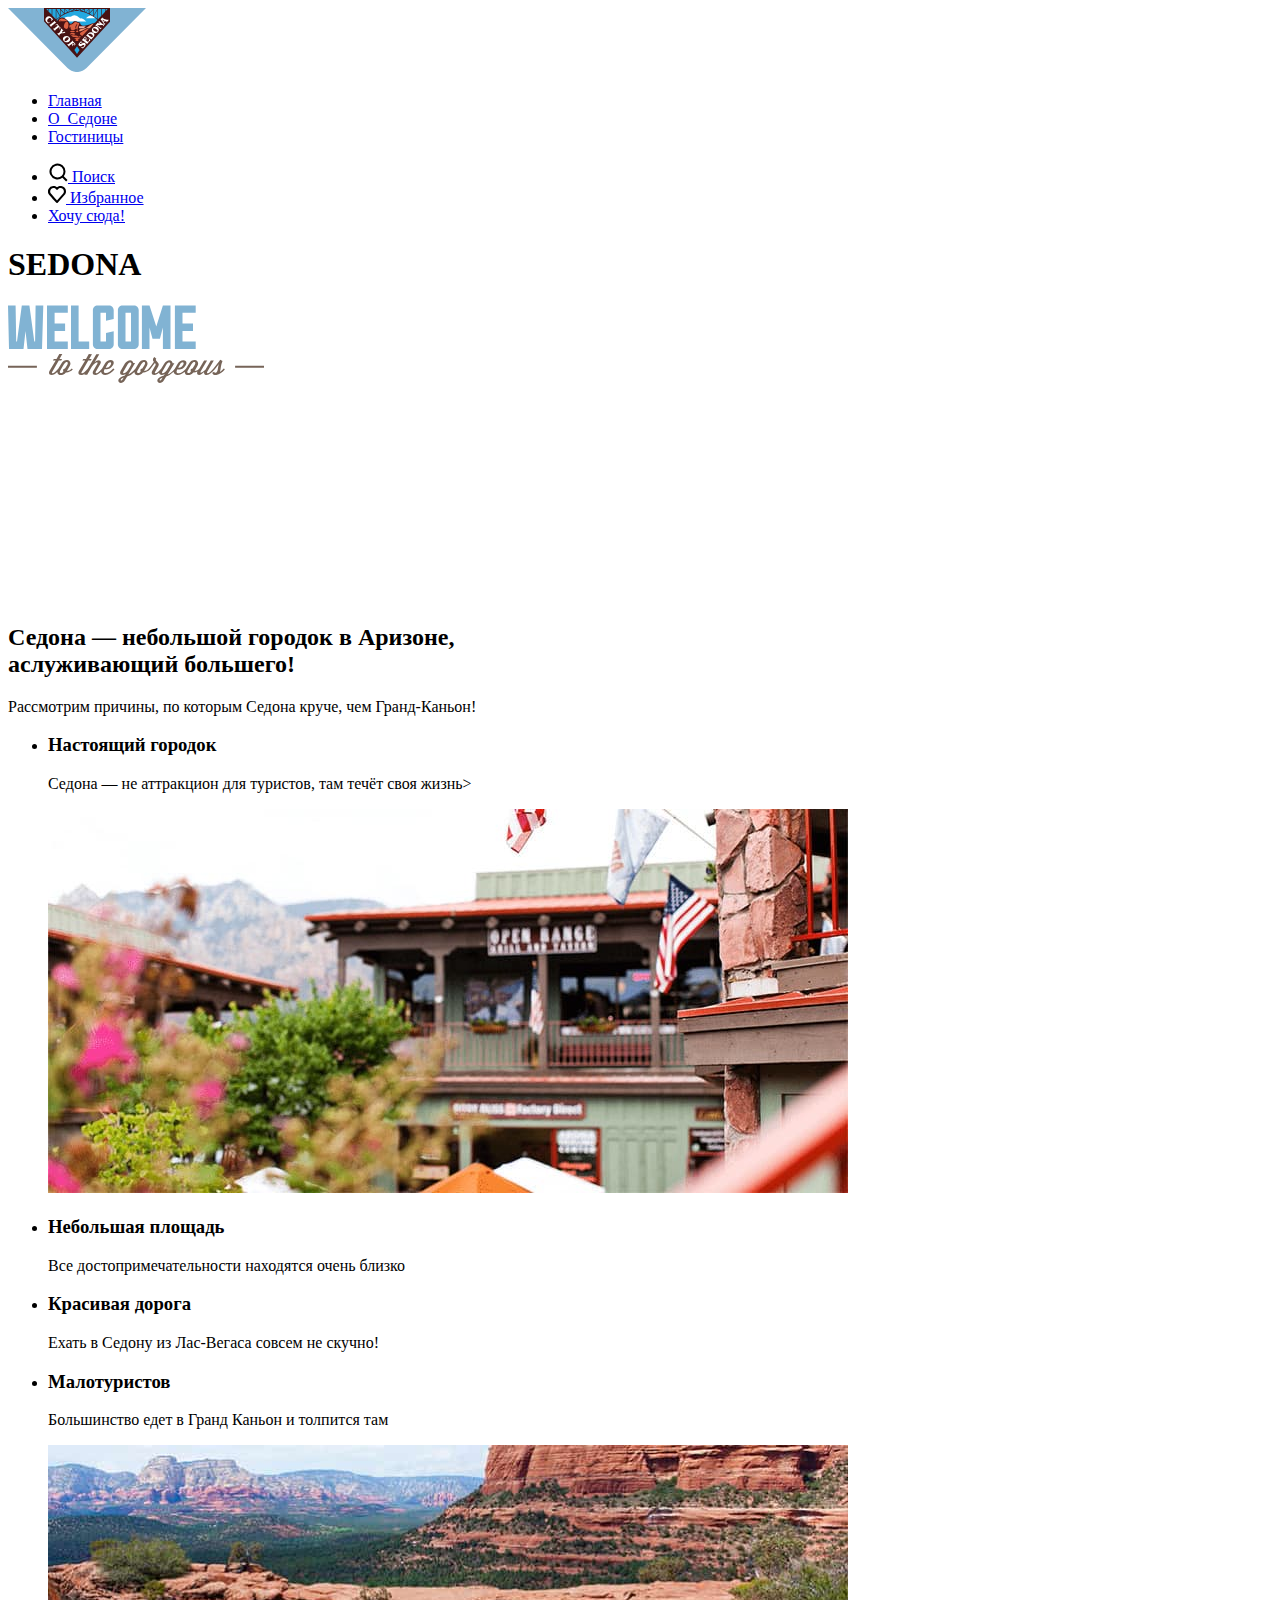
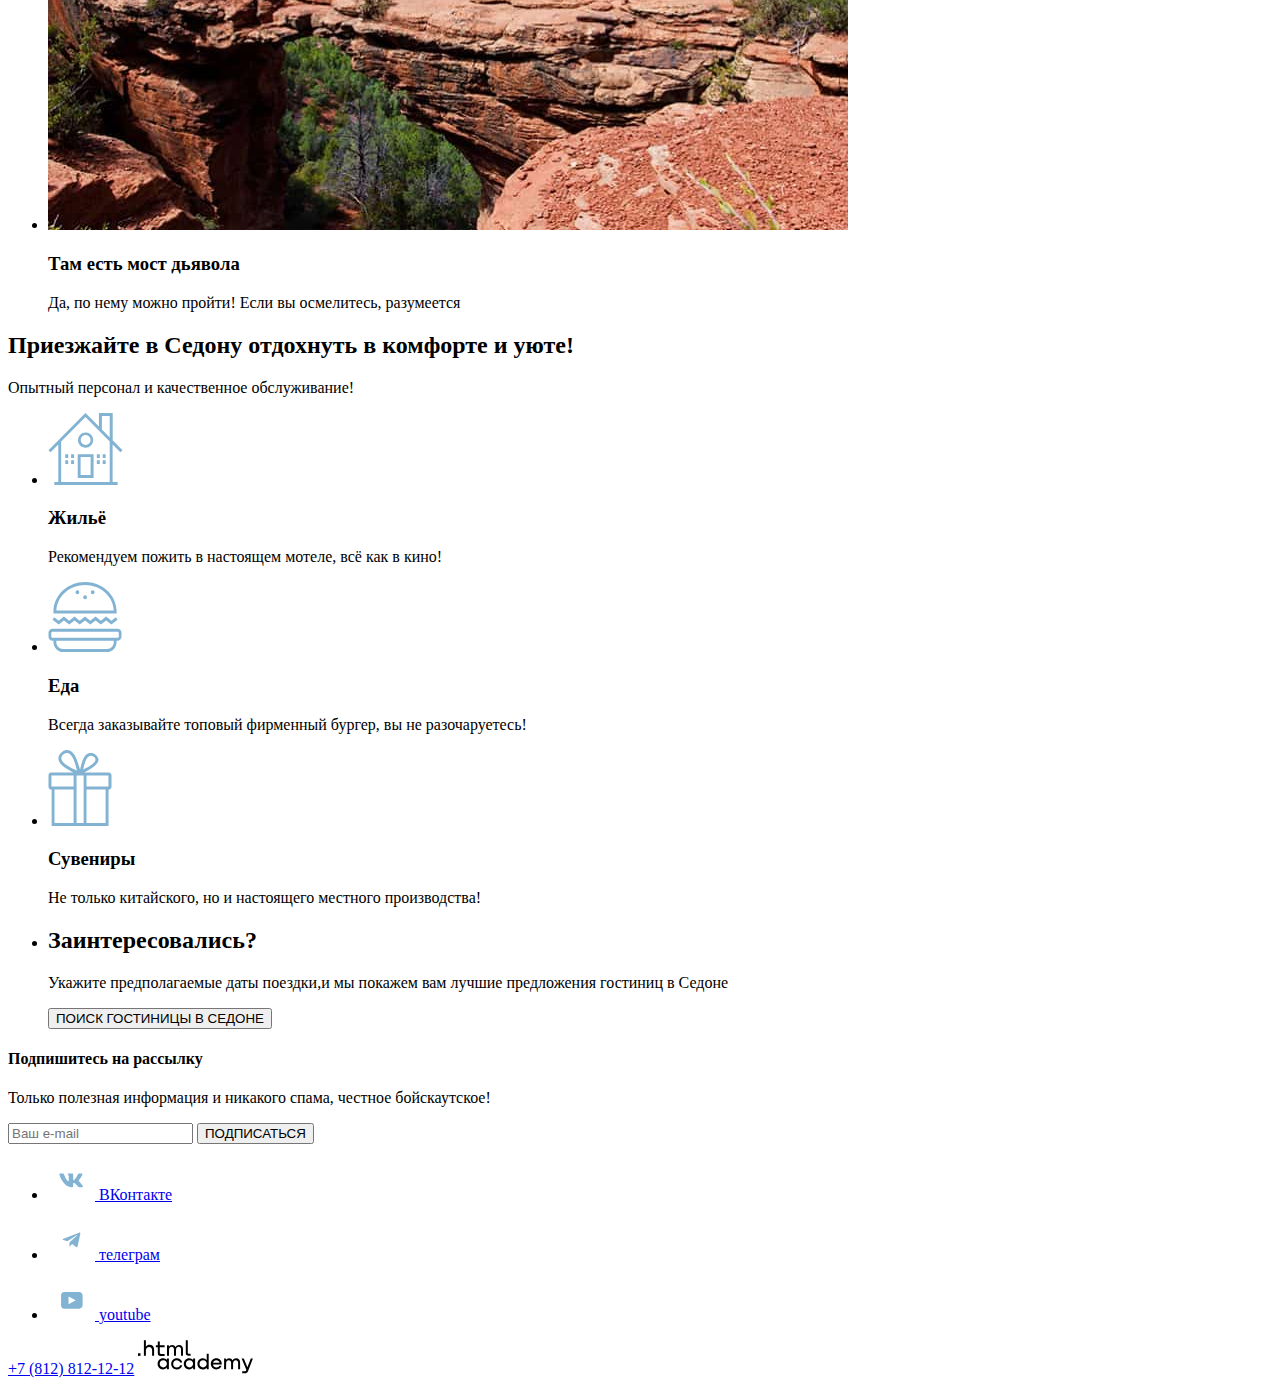
==== commit 4f98151c: "Merge pull request #2 from TaniaOv/master" ====
--- a/index.html
+++ b/index.html
@@ -1,42 +1,54 @@
 <!DOCTYPE html>
 <html lang="ru">
+
   <head>
     <meta charset="utf-8">
     <title>HTML Academy: Седона</title>
-
+    <link rel="stylesheet" href="styles/styles.css">
   </head>
+
   <body>
     <header class="page header">
       <nav class="navigation">
-        <img class="logo" src=""alt="Логотип Седона" />
+        <img class="logo" src="images/logo.svg" width="138" height="64" alt="Логотип Седона" />
+
         <ul class="navigation-list">
           <li class="navigation-item">
-            <a class="navigation-link" href="about.html" >Главная</a>
-          </li>
-          <li class="navigation-item">
-            <a class="navigation-link" href="about.html" >О_Седоне</a>
-          </li>
-          <li class="navigation-item">
-            <a class="navigation-link" href="about.html" >Гостиницы</a>
-          </li>
-        </ul>
+            <a class="navigation-link" href="about.html">Главная</a>
+          </li>
+
+          <li class="navigation-item">
+            <a class="navigation-link" href="about.html">О_Седоне</a>
+          </li>
+
+          <li class="navigation-item">
+            <a class="navigation-link" href="catalog.html">Гостиницы</a>
+
+
+          </li>
+        </ul>
+
         <ul class="navigation-list navigation user">
           <li class="navigation-item">
             <a class="navigation-link" href="#">
-            <span class="visually hidden">
-              Поиск
-            </span>
-          </a>
-          </li>
-          <li class="navigation-item">
-            <a class="navigation-link" href="#" >
-            <span class="visually hidden">
-              Избранное
-            </span>
-          </a>
-          </li>
-          <li class="navigation-item">
-            <a class="navigation-link" href="about.html" >Хочу сюда!</a>
+              <img class="navigation-item" src="images/search-icon.svg" width="20" height="20" alt="Поиск">
+              <span class="visually hidden">
+                Поиск
+              </span>
+            </a>
+          </li>
+
+          <li class="navigation-item">
+            <a class="navigation-link" href="#">
+              <img class="navigation-item" src="images/favourites-icon.svg" width="18" height="17" alt="Избранное">
+              <span class="visually hidden">
+                Избранное
+              </span>
+            </a>
+          </li>
+
+          <li class="navigation-item">
+            <a class="navigation-link" href="about.html">Хочу сюда!</a>
           </li>
         </ul>
       </nav>
@@ -45,154 +57,184 @@
       <h1 class="visually-hidden">SEDONA</h1>
       <section class="hero">
         <div class="subtitle">
-          <svg width="256" height="85" viewBox="0 0 256 85" fill="none" xmlns="http://www.w3.org/2000/svg">
-            <path d="M51.3 56.1L48.5 61H45.8L44.9 62.4H47.7L41.6 72.8C40.3 75 41.2 77 43.7 77C45.5 77 47.4 75.7 49.3 73.9C49.3 77.7 54.6 78.4 57.9 74.4H58.6C60.4 74.4 63.2 73.3 64.8 71.5C64.6 71.1 64.1 70.6 63.7 70.5L63.5 70.7C62.1 72.2 60.5 72.9 58.9 72.9L61.7 68.1C63.5 65 61.8 62 59 62C56.7 62 54.9 62.9 53.1 65.9L51.6 68.5L50.4 70.6L50.2 70.8C48 73.3 45.9 75.3 44.6 75.3C43.9 75.3 43.6 74.8 44.3 73.7L50.8 62.5H53.3L54 61H51.5L54.3 56.1H51.3ZM58.8 63.9C59.8 64 60.2 65.2 59.2 66.9L57 70.6H56.9C55.9 70.6 55.1 71.4 55.1 72.4C55.1 72.8 55.2 73.1 55.4 73.4V73.5C54 75.9 50.5 75.5 52.3 72.4L54.6 68.5L56.1 66.1C57 64.5 58.1 63.9 58.8 63.9ZM80.8 56.1L78 61H75.3L74.4 62.4H77.2L71 72.8C69.7 75 70.6 77 73.1 77C74.3 77 75.6 76.4 77 75.4L76.2 76.7H79.2L83.8 68.8C88.4 63 90.5 63.8 89.2 66L85.3 72.7C84 74.9 84.9 76.9 87.4 76.9C89.2 76.9 91.2 75.5 93.1 73.7C93.2 75.6 94.8 76.9 97.2 76.9C100.6 76.9 104 74.3 106.5 71.4C106.3 71 105.8 70.5 105.4 70.4L105.2 70.6C103 73.1 100.2 75.1 98.1 75.1C96.2 75.1 95.1 74 96.5 71.5L96.8 71C98.7 71.8 102.4 71.4 104.7 67.6L105.1 66.9C106.7 64.1 105.2 62.1 102.7 62.1C100.3 62.1 98.3 63.4 97 65.5L94.1 70.5L93.9 70.7C91.7 73.2 89.6 75.2 88.3 75.2C87.6 75.2 87.3 74.7 87.9 73.6L92.3 66.1C93.6 63.8 92.4 62.2 90.7 62.2C89.4 62.2 88 62.9 86.5 64.5L91.3 56.2H88.3L79.9 70.6L79.7 70.8C77.5 73.3 75.4 75.3 74.1 75.3C73.4 75.3 73.1 74.8 73.8 73.7L80.3 62.5H82.8L83.7 61.1H81.2L84 56.2L80.8 56.1ZM102.1 64.3C103.1 64.2 103.6 65.2 102.6 66.9L102.2 67.6C100.8 70 98.8 70 97.7 69.6L99.6 66.2C100.3 65 101.3 64.4 102.1 64.3ZM146.4 58.9C144.7 60.4 144.5 62.1 145.6 63.5L145.9 63.8C144.6 65.7 142.8 68.2 140.8 70.5L140.6 70.7C139.2 72.2 137.6 72.9 136 72.9L138.8 68.1C140.6 65 138.9 62 136.1 62C133.8 62 132 62.9 130.2 65.9L128.7 68.5L127.5 70.6L127.3 70.8C124.8 73.6 122.7 75.5 120.3 76.5L127.1 65.1H125.3C125.3 63.9 124 62.2 122.1 62.2C120.5 62.2 118.2 63.5 116.9 65.6L112.7 72.8C111.4 75 112.3 77 114.8 77C115.6 77 116.7 76.6 117.7 76L116.9 77.4C112.8 78.6 110.3 80.3 110.3 82.5C110.3 85.4 114.7 86 116.9 82.3L119.2 78.4C121.6 77.7 124 76.3 126.4 73.9C126.4 77.7 131.7 78.5 135 74.4H135.7C137.5 74.4 140.3 73.3 141.9 71.5C143.3 69.8 144.5 68.3 146.9 65.1L147.3 65.6C147.7 66.1 147.8 66.7 147.5 67.3L144.3 72.8C143 75 143.9 77 146.4 77C147.9 77 149.6 76 151.2 74.6C151.1 76 152.1 77 153.8 77C154.6 77 155.7 76.6 156.7 76L155.9 77.4C151.8 78.6 149.3 80.3 149.3 82.5C149.3 85.4 153.7 86 155.9 82.3L158.2 78.4C160.7 77.6 163.1 76.2 165.6 73.8C165.7 75.7 167.3 77 169.7 77C172.2 77 174.6 75.6 176.7 73.8C176.6 77.7 182 78.5 185.3 74.4H186C186.9 74.4 188.2 74.1 189.4 73.5C188.6 75.6 189.3 77 191.1 77C192.8 77 194.6 75.5 196.1 74.1C195.8 75.7 196.8 77 198.7 77C201.2 77 204.1 74.4 206.6 71.5C208.3 69.5 209.8 67.5 210.9 66.1C209.7 69.2 210.3 74.8 207.5 74.8C206.5 74.8 206.1 73.7 206.1 73.7L204.2 74.7C204.2 74.7 204.8 77.1 207.5 77.1C207.8 77.1 208.1 77.1 208.3 77H208.4C211.5 76.6 214.5 74.2 216.8 71.6C216.6 71.1 216.1 70.7 215.7 70.6L215.5 70.8C214.4 72 213.2 73.1 211.9 74C212.9 71.2 212.7 66.8 214.5 63L212.2 61.8C211 63.5 208.2 67.4 205.5 70.5L205.3 70.7C203.1 73.2 201 75.2 199.7 75.2C199 75.2 198.7 74.7 199.4 73.6L205.8 62.4H202.8L197.4 71.7C195.1 73.8 193.3 74.9 192.8 74.7C192 74.4 192.8 73.3 193.2 72.6L199.1 62.4H196.1L191.4 70.5L191.2 70.7C189.8 72.2 188.2 72.9 186.6 72.9L189.4 68.1C191.2 65 189.5 62 186.7 62C184.4 62 182.6 62.9 180.8 65.9L179.3 68.5L178.1 70.6L177.9 70.8C175.7 73.3 172.9 75.3 170.8 75.3C168.9 75.3 167.8 74.2 169.2 71.7L169.5 71.2C171.4 72 175.1 71.6 177.4 67.8L177.8 67.1C179.4 64.3 177.9 62.3 175.4 62.3C173 62.3 171 63.6 169.7 65.7L166.8 70.7L166.6 70.9C164.1 73.7 162 75.6 159.6 76.6L166.4 65.2H164.6C164.6 64 163.3 62.3 161.4 62.3C159.8 62.3 157.5 63.6 156.2 65.7L153.3 70.6L153.1 70.8C150.9 73.3 148.8 75.3 147.5 75.3C146.8 75.3 146.5 74.8 147.2 73.7L150.2 68.5C151.2 66.7 150.8 65.6 149.8 64.5L148.1 62.5C147.7 62 147.7 61.4 148.3 60.8L146.4 58.9ZM136.1 63.9C137.1 64 137.6 65.2 136.5 66.9L134.3 70.6H134.2C133.2 70.6 132.4 71.4 132.4 72.4C132.4 72.8 132.5 73.1 132.7 73.4V73.5C131.3 75.9 127.8 75.5 129.6 72.4L131.9 68.5L133.4 66.1C134.3 64.5 135.3 63.9 136.1 63.9ZM186.3 63.9C187.3 64 187.8 65.2 186.7 66.9L184.5 70.6H184.4C183.4 70.6 182.6 71.4 182.6 72.4C182.6 72.8 182.7 73.1 182.9 73.4V73.5C181.5 75.9 178 75.5 179.8 72.4L182.1 68.5L183.6 66.1C184.4 64.5 185.5 63.9 186.3 63.9ZM174.6 64.3C175.6 64.2 176.1 65.2 175.1 66.9L174.7 67.6C173.2 70 171.3 70 170.2 69.6L172.1 66.2C172.8 65 173.8 64.4 174.6 64.3ZM122.2 64.5C123.2 64.5 123.9 65.4 123 66.9L120.7 70.9C118.9 73.8 117 75.2 115.8 75.2C115.1 75.2 114.8 74.7 115.5 73.6L119.7 66.3C120.4 65.1 121.4 64.5 122.2 64.5ZM161.1 64.5C162.1 64.5 162.8 65.4 161.9 66.9L159.6 70.9C157.8 73.8 155.9 75.2 154.7 75.2C154 75.2 153.7 74.7 154.4 73.6L158.6 66.3C159.3 65.1 160.3 64.5 161.1 64.5ZM115.8 79.4L114.4 81.8C113.8 82.9 112.7 82.7 112.7 81.9C112.7 81.2 113.5 80.3 115.8 79.4ZM154.7 79.4L153.3 81.8C152.7 82.9 151.6 82.7 151.6 81.9C151.7 81.2 152.4 80.3 154.7 79.4ZM0 67.8H28.9V69.7H0V67.8ZM227.1 67.8H256V69.7H227.1V67.8Z" fill="#766458"/>
-            <path d="M221.7 37.4V45.1H200.9V0.400002H221.7V8H208.5V18.8H219V26.5H208.5V37.4H221.7ZM188.9 0.400002H196.5V45.1H188.9V23.1L185.9 34.5H178.5L175.5 23.1V45.1H167.9V0.400002H175.5L182.3 22L188.9 0.400002ZM157 8H151.5V37.3H157V8ZM160 0.400002C162.5 0.400002 164.7 2.5 164.7 5.1V40.4C164.7 43 162.5 45.1 160 45.1H148.6C146 45.1 143.9 42.9 143.9 40.4V5.1C143.9 2.5 146 0.400002 148.6 0.400002H160ZM132 28.6L139.7 26.8V40.4C139.7 43 137.5 45.1 135 45.1H123.6C121 45.1 118.9 42.9 118.9 40.4V5.1C118.9 2.5 121 0.400002 123.6 0.400002H135C137.5 0.400002 139.7 2.5 139.7 5.1V14.2L132 16V8H126.5V37.3H132V28.6ZM115.2 37.4V45.1H97V0.400002H104.6V37.4H115.2ZM93.8 37.4V45.1H73V0.400002H93.8V8H80.6V18.8H91.1V26.5H80.6V37.4H93.8ZM61.6 0.400002H69.3L68 45.1H53.5L51.5 26.6L49.5 45.1H35L34 0.400002H41.6L42.2 37.4H43L47.8 0.400002H55.4L60.3 37.4H61.1L61.6 0.400002Z" fill="#81B3D3"/>
-          </svg>
-
+          <img class="subtitle" src="images/welcome.svg" width="188" height="45" alt="Подзаголовок">
+        </div>
+
+        <div class="subtitle-2">
+          <img class="subtitle-2" src="images/to-the-gorgeous.svg" width="256" height="29" alt="Подзаголовок">
         </div>
         <div class="title">
-          <svg width="457" height="78" viewBox="0 0 457 78" fill="none" xmlns="http://www.w3.org/2000/svg">
-            <path d="M405.8 1.7L380.4 75.7H400.4L404.2 62.3H432.8L436.5 75.7H456.7L431 1.7H405.8Z" fill="white"/>
-            <path d="M298.4 1.7V75.7H318V39.2C318 36.8 317.9 34.3 317.7 31.8C317.5 29.3 317.2 26.9 316.8 24.5C317.3 25.4 317.6 26.4 318 27.3C318.5 28.3 319 29.2 319.4 30.2C320 31.6 320.7 33 321.4 34.3C322.1 35.6 322.8 36.7 323.6 37.6L351.7 75.8H371.1V1.8H351.7V38.1C351.7 39.8 351.7 41.4 351.8 43.1C351.8 44.7 351.9 46.3 352.1 47.9C352.1 48.7 352.2 49.5 352.3 50.3L352.6 52.7C352.1 51.8 351.7 50.8 351.2 49.8L349.8 46.8C349.2 45.6 348.5 44.4 347.8 43.2C347.2 42 346.5 40.8 345.8 39.7L317.9 1.7H298.4Z" fill="white"/>
-            <path d="M225.3 5.7C218.9 9.2 214 14.2 210.4 20.8C209.4 22.7 208.5 24.6 208.1 26.8C207.4 28.7 206.9 30.8 206.5 32.8C206.214 33.7547 206.109 34.8005 206.014 35.7634L206 35.9C205.9 36.9 205.9 37.9 205.9 38.9C205.9 45.7 207.8 52.3 211.5 58.6C215.2 64.9 220.3 69.7 226.8 73.1C229.1 74.3 231.6 75.3 234.2 76C236.8 76.7 239.4 77.2 242.1 77.4H243.6C244.1 77.5 244.7 77.5 245.2 77.5C252.8 77.5 260 75.4 266.9 71.3C273.8 67.2 278.8 61.3 282.1 53.8C282.7 52.3 283.2 50.8 283.6 49.2C284 47.6 284.3 46 284.5 44.3C284.6 43.5 284.7 42.8 284.7 42C284.8 41.2 284.8 40.4 284.8 39.6C284.8 33.1 283.3 27 280.3 21.1C277.3 15.1 273 10.4 267.5 6.8C265 5.2 262.3 3.90001 259.4 2.90001C256.6 1.90001 253.8 1.2 250.9 0.800003C250 0.800003 249 0.700006 248 0.600006C247.1 0.500006 246.1 0.5 245.2 0.5C238.3 0.5 231.7 2.2 225.3 5.7Z" fill="white"/>
-            <path d="M169.3 73.9C173.5 73 177.5 71.3 181.1 68.8C185.6 65.5 189.2 61.2 191.6 56.1C194 51 195.3 45.7 195.5 40.2V37.3C195.5 36.8 195.5 36.4 195.4 35.9C195.1 30.7 193.7 25.6 191.3 20.6C188.9 15.6 185.5 11.6 181.2 8.60001C177.8 6.20001 174 4.4 169.9 3.5C165.9 2.6 161.8 2 157.6 1.8C156.4 1.7 155.2 1.7 154 1.7H128.9V75.7H152.7H152.7C153.9 75.7 155.2 75.7 156.4 75.6C160.7 75.4 165.1 74.8 169.3 73.9Z" fill="white"/>
-            <path d="M68.8 1.7V75.7H114.1V59.1H88.6V46.6H112.6V30.8H88.6V17.8H114.2V1.7H68.8Z" fill="white"/>
-            <path d="M9.5 52.1C9.5 52.1 9.5 52 9.4 51.9L0 66.7C3.5 69.9 7.5 72.5 12 74.4C16.5 76.2 21.1 77.2 25.7 77.4H27.1C28.3 77.4 29.4 77.4 30.5 77.2C31.7 77.1 32.9 76.9 34 76.7L34.0003 76.6999C35.4002 76.3999 36.8001 76.1 38.2 75.7C39.6 75.3 41 74.7 42.3 74.1C45.9 72.1 48.7 69.3 50.8 65.7C52.9 62.1 54.2 58.2 54.7 54.2V52.9C54.8 52.4 54.8 52 54.8 51.5V50.9C54.7 46.9 53.6 43.1 51.4 39.5C49.2 35.8 45.9 33.2 41.6 31.7C40.7 31.4 39.5 31.1 38.1 30.8C36.7 30.4 35.3 30 33.8 29.6C32 29.1 30.3 28.5 28.7 28C27.1 27.4 25.9 26.7 25 26C24.5 25.6 24.1 25.2 23.7 24.7C23.3 24.2 23.1 23.7 22.9 23.2C22.8 23 22.7 22.7 22.6 22.5V21.8C22.6 20.2 23.4 18.8 24.9 17.5C26.5 16.1 28.1 15.3 29.9 15.1H30.8C33.5 15.1 36 15.6 38.3 16.8C40.6 18 42.8 19.4 44.9 20.9L51.3 6.60001C48.9 5.20001 46.4 3.9 43.6 2.8C41 1.8 38.2 1 35.4 0.5L32.1 0.199997C31.1 0.0999969 30.1 0 29.1 0C24.9 0 20.7 0.899997 16.8 2.7C13 4.5 9.8 7.4 7.3 11.5C6.4 12.8 5.7 14.2 5.2 15.7C4.6 17.2 4.2 18.7 4 20.3C3.90001 20.9999 3.80002 21.5999 3.70003 22.1998L3.7 22.2V25V25.6C3.7 26.5 3.8 27.4 4 28.3C4.2 29.1 4.5 29.9 4.7 30.7C6 34.5 8.3 37.5 11.6 39.6C14.9 41.6 18.5 43.1 22.3 44C22.3 44 22.4 44 22.5 44.1H22.7C23.4 44.3 24.2 44.5 24.9 44.7C25.7 44.9 26.5 45.1 27.3 45.4C29.4 46.2 31.4 47.4 33.1 48.8C35 50.2 35.9 51.9 35.9 54C35.9 54.4 35.9 54.8 35.8 55.3C35.8 55.8 35.7 56.3 35.5 56.8L35.3 57.3L35.1 57.8C34.5 58.9 33.6 59.7 32.4 60.4C31.3 61.1 30.1 61.6 28.9 61.8C28.6 61.8 28.3 61.9 27.9 62H26.6C26.6 61.9 26.5 61.9 26.4 61.9H26.1C26.1 61.8 26 61.8 25.9 61.8C22.5 61.7 19.4 60.6 16.8 58.7C14.2 56.7 11.8 54.5 9.7 52.2C9.7 52.1 9.6 52.1 9.5 52.1Z" fill="white"/>
-          </svg>
-
-        </div>
-        <div class="quoat">
-          <svg width="296" height="80" viewBox="0 0 296 80" fill="none" xmlns="http://www.w3.org/2000/svg">
-            <path d="M271 66C271 65.7 271.1 65.4 271.2 65.1C271.3 64.8 271.5 64.5 271.7 64.3C271.9 64.1 272.2 63.9 272.5 63.7C272.8 63.6 273.2 63.5 273.6 63.5C274.1 63.5 274.5 63.6 274.9 63.8C275.3 64 275.7 64.2 276 64.5C276.2 64.8 276.4 65.1 276.6 65.5C276.7 65.9 276.8 66.3 276.8 66.8C276.8 67.7 276.6 68.4 276.3 69.2C276 69.9 275.6 70.6 275 71.1C274.7 71.4 274.5 71.6 274.2 71.8C273.9 72 273.6 72.2 273.3 72.3C273 72.4 272.8 72.6 272.6 72.7C272.5 72.8 272.4 72.8 272.2 72.9L270.8 70.9C271 70.8 271.3 70.7 271.6 70.5C271.9 70.4 272.2 70.2 272.5 70C272.8 69.8 273 69.5 273.2 69.2C273.4 68.9 273.5 68.6 273.5 68.2C272.9 68.2 272.3 68 271.8 67.6C271.2 67.3 271 66.8 271 66ZM278.8 66C278.8 65.7 278.9 65.4 279 65.1C279.1 64.8 279.3 64.5 279.5 64.3C279.7 64.1 280 63.9 280.3 63.7C280.6 63.6 281 63.5 281.4 63.5C281.9 63.5 282.3 63.6 282.7 63.8C283.1 64 283.5 64.2 283.8 64.5C284 64.8 284.2 65.1 284.4 65.5C284.5 65.9 284.6 66.3 284.6 66.8C284.6 67.6 284.5 68.4 284.1 69.2C283.8 69.9 283.4 70.6 282.8 71.1C282.5 71.4 282.3 71.6 282 71.8C281.7 72 281.4 72.2 281.1 72.3C280.8 72.4 280.6 72.6 280.4 72.7C280.3 72.8 280.2 72.8 280 72.9L278.7 70.9C278.9 70.8 279.2 70.7 279.5 70.5C279.8 70.4 280.1 70.2 280.4 70C280.7 69.8 280.9 69.5 281.1 69.2C281.3 68.9 281.4 68.6 281.4 68.2C280.8 68.2 280.2 68 279.7 67.6C279 67.3 278.8 66.8 278.8 66ZM14.2 7.30002C14.2 7.60002 14.1 7.90001 14 8.20001C13.9 8.50001 13.7 8.80003 13.5 9.00003C13 9.50003 12.3 9.80002 11.6 9.80002C11.2 9.80002 10.7 9.70003 10.3 9.50003C9.9 9.30003 9.5 9.10002 9.2 8.80002C8.9 8.50002 8.7 8.10002 8.6 7.80002C8.5 7.40002 8.39999 7.00003 8.39999 6.50003C8.39999 5.60003 8.59999 4.90001 8.89999 4.10001C9.19999 3.40001 9.6 2.70001 10.2 2.20001C10.5 1.90001 10.7 1.70003 11 1.50003C11.3 1.30003 11.6 1.10003 11.9 1.00003C12.2 0.900031 12.4 0.700006 12.6 0.600006C12.8 0.500006 12.9 0.500024 13 0.400024L14.3 2.40002C14 2.50002 13.7 2.60002 13.5 2.80002C13.2 2.90002 12.9 3.10002 12.6 3.30002C12.3 3.50002 12.1 3.80001 11.9 4.10001C11.7 4.40001 11.6 4.70001 11.6 5.10001C12.3 5.10001 12.8 5.30001 13.3 5.70001C14 6.10001 14.2 6.60002 14.2 7.30002ZM6.39999 7.30002C6.39999 7.90002 6.2 8.50003 5.7 9.00003C5.5 9.20003 5.19999 9.40001 4.89999 9.60001C4.59999 9.70001 4.2 9.80002 3.8 9.80002C3.4 9.80002 2.9 9.70003 2.5 9.50003C2.1 9.30003 1.69999 9.10002 1.39999 8.80002C1.09999 8.50002 0.899995 8.10002 0.799995 7.80002C0.699995 7.40002 0.599998 7.00003 0.599998 6.50003C0.599998 5.60003 0.799998 4.90001 1.1 4.10001C1.4 3.40001 1.79999 2.70001 2.39999 2.20001C2.59999 2.00001 2.9 1.70003 3.2 1.50003C3.5 1.30003 3.8 1.10003 4.1 1.00003C4.4 0.900031 4.6 0.700006 4.8 0.600006C5 0.500006 5.1 0.500024 5.2 0.400024L6.5 2.40002C6.3 2.50002 6 2.60002 5.7 2.80002C5.4 2.90002 5.1 3.10002 4.8 3.30002C4.5 3.50002 4.3 3.80001 4.1 4.10001C3.9 4.40001 3.8 4.70001 3.8 5.10001C4.5 5.10001 5 5.30001 5.5 5.70001C6.1 6.10001 6.39999 6.60002 6.39999 7.30002ZM251.7 64.2H255.5L267.3 43.6H263.5L251.7 64.2ZM251.6 65.7C250.4 65.7 249.4 66.7 249.4 67.9C249.4 69.1 250.3 70.1 251.6 70.1C252.8 70.1 253.8 69.2 253.8 67.9C253.8 66.6 252.8 65.7 251.6 65.7ZM225.2 60.2L226.3 58.3C230.7 52.2 233.6 53.9 232.3 56.2L230.5 59.3C229.4 61.2 226 62.6 225.2 60.2ZM250.3 63.1C250.1 62.5 249.4 61.9 248.9 61.8L248.6 62.1C247.3 63.7 245.7 65 244.1 66.2C245.3 62.6 245 57.1 247.4 52.2L244.6 50.7C243 52.8 239.6 57.8 236.2 61.8L235.9 62.1C233.2 65.3 230.5 67.8 228.9 67.8C228.1 67.8 227.3 67 227.3 65.3V63.7C230 64 232.8 62.3 234.5 59.2L235.5 57.5C239 51.5 233.3 49.5 229.4 53L234.8 43.7H231L220.2 62.4C220 62.2 219.8 62.1 219.5 61.9L219.2 62.2C216.5 65.4 213 67.9 210.3 67.9C208 67.9 206.6 66.4 208.3 63.4L212.2 56.6C214.4 52.9 218.2 53.5 216 57.4L215.5 58.3H218.6L219.1 57.4C221.1 53.9 219.2 51.3 216.1 51.3C213 51.3 210.6 52.9 209 55.7L205.3 62.1C205.2 62.1 205.1 62 205.1 62L204.8 62.3C202.1 65.5 199.4 68 197.8 68C197 68 196.5 67.4 197.4 65.9L205.5 51.8H201.7L195 63.5C192.1 66.1 189.9 67.6 189.2 67.2C188.3 66.8 189.2 65.4 189.7 64.6L197.1 51.7H193.3L186 64.4C185.2 65.1 183.6 65.8 182.8 66.3C184 62.7 183.7 57.2 186.1 52.3L183.3 50.8C181.7 52.9 173 64.5 169.6 68.5C169.9 69 170.5 69.4 171 69.8C173.1 67.3 180.3 58.1 181.7 56.3C180.2 60.2 181 67.3 177.4 67.3C176.1 67.3 175.6 65.9 175.6 65.9L173.2 67.1C173.2 67.1 173.9 70.1 177.3 70.1C177.7 70.1 178 70.1 178.4 70H178.5C180.4 69.7 183.1 68.9 184.9 67.6C184.9 69.1 185.8 70.1 187.4 70.1C189.5 70.1 191.8 68.2 193.6 66.5C193.2 68.5 194.4 70.1 196.8 70.1C199.1 70.1 201.8 68.2 204.2 65.7C204.2 68.2 206.2 70.1 209.3 70.1C212.4 70.1 215.4 68.4 218 66.1L215.9 69.8H219.7L224 62.3V65.3C224 68.5 224.6 70.2 227.7 70.2C230.8 70.2 234.4 66.9 237.5 63.2C239.6 60.7 241.5 58.1 242.9 56.3C241.4 60.2 242.2 67.3 238.6 67.3C237.3 67.3 236.8 65.9 236.8 65.9L234.4 67.1C234.4 67.1 235.1 70.1 238.5 70.1C238.9 70.1 239.2 70.1 239.6 70H239.7C243.7 69.5 247.5 66.4 250.3 63.1ZM135.7 62H135.5C134.3 62 133.3 63 133.3 64.3C133.3 64.8 133.4 65.2 133.7 65.6V65.7C131.9 68.7 127.6 68.2 129.8 64.2L132.7 59.2L134.5 56.1C137.2 51.6 140.8 53.4 138.5 57.3L135.7 62ZM110.3 76.2C109.5 77.6 108.2 77.4 108.2 76.4C108.2 75.4 109.1 74.3 112 73.2L110.3 76.2ZM81.5 62.4C79.2 66 77 67.7 75.4 67.7C74.6 67.7 74.1 67.1 75 65.6L80.3 56.4C82.3 52.9 86.4 53.8 84.5 57.2L81.5 62.4ZM69.5 47.7C70.6 45.8 71.9 44.9 72.9 44.9C74.3 44.9 75 45.8 75 47.2C75 50.7 70.6 58 64.8 57.1H64L69.5 47.7ZM162.3 61.8L162 62.1C159.3 65.3 156.6 67.8 155 67.8C154.2 67.8 153.7 67.2 154.6 65.7L160 56.1C161.6 53.2 160.1 51.2 158 51.2C156.4 51.2 154.7 52.1 152.8 54L154.2 51.5H150.4L144.3 62C144.1 61.9 144 61.8 143.8 61.7L143.5 62C141.8 63.9 139.7 64.8 137.8 64.8L141.4 58.7C143.7 54.7 141.6 51 138 51C135.1 51 132.8 52.2 130.7 55.9L128.8 59.1L127.2 61.9C127.1 61.8 127 61.8 126.9 61.7L126.6 62C123.5 65.6 120.8 67.9 117.8 69.2L128.2 51.5H124.4L117.7 63.1C114.8 65.8 112.5 67.3 111.8 67C110.9 66.6 111.8 65.2 112.3 64.4L119.7 51.5H115.9L109.9 61.9C109.8 61.8 109.7 61.8 109.6 61.7L109.3 62C106.6 65.2 103.9 67.7 102.3 67.7C101.5 67.7 101 67.1 101.9 65.6L107.3 56C108.9 53.1 107.4 51.1 105.3 51.1C103.7 51.1 102 52 100.1 53.9L101.5 51.4H97.7L91.7 61.8C91.6 61.7 91.5 61.7 91.3 61.6L91 61.9C88.3 65.1 85.6 67.6 84 67.6C83.2 67.6 82.7 67 83.6 65.5L89.7 54.8H87.6C87.7 53.2 86.1 51 83.6 51C81.6 51 78.7 52.6 77.1 55.4L73.2 62.1C72.9 61.9 72.6 61.7 72.4 61.6L72.1 61.9C69.4 65.1 67.3 67.6 63.5 67.6C60.9 67.6 59.4 65 61.6 61.2L62.7 59.3C63.4 59.4 64.1 59.5 64.8 59.5C68.8 59.5 73.4 57.4 76.4 52.2C77.5 50.3 77.9 48.6 77.9 47.1C77.9 43.7 75.7 41.5 72.9 41.5C70.8 41.5 68.4 43 66.7 45.9L60.8 56C58.6 54.8 57.4 52.7 57.4 50.6C57.4 48.9 58.2 47.1 59.8 45.8L58.6 43.6C55.9 45.5 54.7 48.1 54.7 50.6C54.7 53.6 56.4 56.5 59.5 58.1L58.4 60.1C55.7 64.7 57.3 69.8 62.6 69.8C66.8 69.8 68.7 67.9 71.3 65.4C70.5 67.8 71.7 69.8 74.3 69.8C75.8 69.8 77.7 68.8 79.5 67.3C79.7 68.8 80.8 69.8 82.8 69.8C84.6 69.8 86.6 68.7 88.5 67L87.1 69.4H90.9L96.7 59.3C102.5 52.1 105.1 53 103.4 55.8L98.5 64.3C96.9 67.1 98 69.7 101.1 69.7C103.1 69.7 105.4 68.3 107.5 66.3C107 68.4 108 69.7 109.9 69.7C111.7 69.7 113.8 68.2 115.5 66.7L113.4 70.3C108.3 71.8 105.1 73.9 105.1 76.8C105.1 80.4 110.7 81.2 113.4 76.5L116.3 71.5C119.5 70.5 122.6 68.5 125.8 65.3C125.3 70.6 132.3 71.8 136.5 66.4H137.3C138.7 66.4 140.5 65.9 142.2 64.9L139.7 69.3H143.5L149.3 59.2C155.1 52 157.7 52.9 156 55.7L151.1 64.2C149.5 67 150.6 69.6 153.7 69.6C156.8 69.6 160.4 66.3 163.5 62.6C163.4 62.6 162.8 62 162.3 61.8ZM280.9 26.2C278.6 29.9 276.3 31.7 274.7 31.7C273.9 31.7 273.4 31.1 274.3 29.6L279.6 20.4C281.6 16.9 285.7 17.8 283.8 21.2L280.9 26.2ZM244.7 26.4C242.4 30 240.2 31.7 238.6 31.7C237.8 31.7 237.3 31.1 238.2 29.6L243.5 20.4C245.5 16.9 249.6 17.8 247.7 21.2L244.7 26.4ZM204.8 40.2C204 41.6 202.7 41.4 202.7 40.4C202.7 39.4 203.6 38.3 206.5 37.2L204.8 40.2ZM212.8 11.7C213.9 9.80001 215.2 8.90002 216.2 8.90002C222.2 8.90002 217.7 23.3 208.1 21.1H207.3L212.8 11.7ZM290.5 25.8L290.2 26.1C287.5 29.3 284.8 31.8 283.2 31.8C282.4 31.8 281.9 31.2 282.8 29.7L295.6 7.60001H291.8L286.2 17.2C285.5 16.1 284.3 15.2 282.7 15.2C280.7 15.2 277.8 16.8 276.2 19.6L272.5 26C272.4 26 272.3 25.9 272.3 25.9L272 26.2C269.3 29.4 267 31.9 265.3 31.9C264.5 31.9 264 31.3 264.9 29.8L270.4 20.2C272 17.3 270.5 15.3 268.4 15.3C266.8 15.3 265.1 16.2 263.2 18.1L264.6 15.6H260.8L254.8 26C254.7 25.9 254.6 25.9 254.4 25.8L254.1 26.1C251.4 29.3 248.7 31.8 247.1 31.8C246.3 31.8 245.8 31.2 246.7 29.7L252.8 19H250.7C250.8 17.4 249.2 15.2 246.7 15.2C244.7 15.2 241.8 16.8 240.2 19.6L236.5 25.9L236.3 26.1C233.6 29.3 230.5 31.8 228.9 31.8C228.1 31.8 227.6 31.2 228.5 29.7L232.3 23.1C233.6 20.8 233 19.5 231.8 18L229.7 15.5C229.2 14.8 229.2 14 229.9 13.3L227.9 11.2C225.8 13.1 225.6 15.3 226.9 17L227.2 17.4C225.5 19.8 223.3 23 220.8 25.9C220.9 26 221 26.1 221.1 26.2C218 29.8 215.3 32.1 212.4 33.4L217.2 25.2H213.4L213 25.9C211 29.4 208.7 31.9 205.8 31.9C203.2 31.9 202.8 29.3 205 25.5L206.1 23.6C206.8 23.7 207.5 23.8 208.2 23.8C221.6 23.8 228.1 5.80002 216.3 5.80002C214.2 5.80002 211.8 7.30001 210.1 10.2L204.2 20.3C202 19.1 200.8 17 200.8 14.9C200.8 13.2 201.6 11.4 203.2 10.1L202 7.90002C199.3 9.80002 198.1 12.4 198.1 14.9C198.1 17.9 199.8 20.8 202.9 22.4L201.8 24.4C199.1 29 199.6 34.1 205 34.1C206.6 34.1 207.9 33.6 209.1 32.9L208.1 34.6C203 36.2 199.8 38.2 199.8 41.1C199.8 44.7 205.4 45.5 208.1 40.8L211 35.8C214.9 34.6 218.8 31.9 222.9 27.1C222.8 27 222.8 26.9 222.7 26.7C224.4 24.7 225.8 22.8 228.7 19L229.2 19.6C229.7 20.2 229.9 21 229.4 21.7L225.4 28.6C223.8 31.4 224.9 34 228 34C229.9 34 232.3 32.8 234.4 31C234.4 32.7 235.5 34 237.7 34C239.2 34 241.1 33 242.9 31.5C243.1 33 244.2 34 246.2 34C248 34 250 32.9 251.9 31.2L250.5 33.6H254.3L260.1 23.5C265.9 16.3 268.5 17.2 266.8 20L261.9 28.5C260.3 31.3 261.4 33.9 264.5 33.9C266.5 33.9 268.3 32.5 270.5 30.6C270.3 32.5 271.5 33.9 273.8 33.9C275.3 33.9 277.2 32.9 279 31.4C279.2 32.9 280.3 33.9 282.3 33.9C285.4 33.9 289 30.6 292.1 26.9C291.6 26.6 291 26 290.5 25.8ZM178.2 20.5C180.4 16.8 184.2 17.4 182 21.3L181.5 22.2C179.7 25.3 177.2 25.2 175.8 24.7L178.2 20.5ZM175.2 34.1C179.5 34.1 183.7 30.8 186.9 27.1C186.6 26.6 186 26 185.5 25.8L185.2 26.1C182.5 29.3 179 31.8 176.3 31.8C174 31.8 172.6 30.3 174.3 27.3L174.7 26.6C177.1 27.6 181.7 27.1 184.5 22.2L185 21.3C187 17.8 185.1 15.2 182 15.2C179 15.2 176.5 16.8 174.9 19.6L171.2 25.9C171.2 25.9 171.1 25.9 171.1 25.8L170.8 26.1C168.1 29.3 165.4 31.8 163.8 31.8C163 31.8 162.5 31.2 163.4 29.7L168.8 20.1C170.4 17.2 168.9 15.2 166.8 15.2C165.2 15.2 163.4 16.1 161.5 18.1L167.5 7.60001H163.7L153 26.1C152.9 26 152.7 25.9 152.6 25.8L152.3 26.1C149.6 29.3 146.9 31.8 145.3 31.8C144.5 31.8 144 31.2 144.9 29.7L153 15.6H156.1L157.2 13.8H154.1L157.7 7.60001H153.9L150.3 13.8H146.9L145.8 15.6H149.2L141.6 28.8C140 31.6 141.1 34.2 144.2 34.2C146.1 34.2 148.1 33 150.1 31.2L148.6 33.8H152.4L158.1 23.8C163.9 16.5 166.5 17.4 164.9 20.2L160 28.7C158.4 31.5 159.5 34.1 162.6 34.1C164.9 34.1 167.4 32.3 169.9 29.9C170.1 32.3 172.1 34.1 175.2 34.1ZM47.7 20.5C49.9 16.8 53.7 17.4 51.5 21.3L51 22.2C49.2 25.3 46.7 25.2 45.3 24.7L47.7 20.5ZM70.8 29.7L76.1 20.5C78.1 17 82.2 17.9 80.3 21.3L77.4 26.5C75.1 30.1 72.9 31.8 71.3 31.8C70.4 31.7 69.9 31.2 70.8 29.7ZM124.8 20.5C127 16.8 130.8 17.4 128.6 21.3L128.1 22.2C126.3 25.3 123.9 25.2 122.4 24.7L124.8 20.5ZM67 30C66.4 32.2 67.6 34.1 70.1 34.1C71.6 34.1 73.5 33.1 75.3 31.6C75.5 33.1 76.6 34.1 78.6 34.1C80.6 34.1 82.8 32.7 85 30.8C84.6 32.8 85.5 34.1 87.4 34.1C89.5 34.1 91.8 32.2 93.6 30.5C93.2 32.5 94.4 34.1 96.8 34.1C99.9 34.1 103.5 30.8 106.6 27.1C106.6 27.1 106.5 27 106.5 26.9C108.6 24.5 110.4 21.9 111.7 20.1C110.2 24 111 31.1 107.4 31.1C106.1 31.1 105.6 29.7 105.6 29.7L103.2 30.9C103.2 30.9 103.9 34 107.3 34C107.7 34 108 34 108.4 33.9H108.5C111.3 33.5 114 31.8 116.4 29.7C116.5 32.2 118.4 34 121.5 34C125.8 34 130 30.7 133.2 27C132.9 26.5 132.3 25.9 131.8 25.7L131.5 26C128.8 29.2 125.3 31.7 122.6 31.7C120.3 31.7 118.9 30.2 120.6 27.2L121 26.5C123.4 27.5 128 27 130.8 22.1L131.3 21.2C133.3 17.7 131.4 15.1 128.3 15.1C125.2 15.1 122.8 16.7 121.2 19.5L117.5 25.8H117.4L117.1 26.1C115.8 27.7 114.2 29 112.6 30.2C113.8 26.6 113.5 21.1 115.9 16.2L113.1 14.7C111.5 16.8 108.1 21.8 104.7 25.8L104.8 25.9L104.7 26.1C102 29.3 99.3 31.8 97.7 31.8C96.9 31.8 96.4 31.2 97.3 29.7L105.4 15.6H101.6L94.9 27.3C92 29.9 89.8 31.4 89.1 31C88.2 30.6 89.1 29.2 89.6 28.4L97 15.5H93.2L87.2 25.9C87.1 25.8 87 25.8 86.9 25.7L86.6 26C83.9 29.2 81.2 31.7 79.6 31.7C78.8 31.7 78.3 31.1 79.2 29.6L85.3 18.9H83.2C83.3 17.3 81.7 15.1 79.2 15.1C77.2 15.1 74.3 16.7 72.7 19.5L68.9 26.1C68.7 26 68.5 25.8 68.3 25.7L68 26C65.3 29.2 62.1 31.7 59.5 31.7C57.2 31.7 55.8 30.2 57.5 27.2L61.4 20.4C63.6 16.7 67.4 17.3 65.2 21.2L64.7 22.1H67.8L68.3 21.2C70.3 17.7 68.4 15.1 65.3 15.1C62.2 15.1 60.2 16.7 58.6 19.5L54.8 25.9C54.7 25.8 54.6 25.8 54.5 25.7L54.2 26C51.5 29.2 48.3 31.7 45.6 31.7C43.3 31.7 41.9 30.2 43.6 27.2L44 26.5C46.4 27.5 51 27 53.8 22.1L54.3 21.2C56.3 17.7 54.4 15.1 51.3 15.1C48.2 15.1 45.8 16.7 44.2 19.5L40.2 26.3C37.8 30.3 39.9 34 44.3 34C47.6 34 50.3 32 53.1 29.4C53 32 55 34 58.2 34C61.6 34.1 64.3 32.3 67 30ZM30.1 16L33.2 10.8C36 6.00002 39.5 8.80002 37.6 12.4C36.1 15.1 34 16 30.1 16ZM26 33.3C23.7 33.3 22 32.8 20.6 32C21.3 31.2 21.9 30.3 22.5 29.3L28.9 18.3L29.9 18.4C38.7 20.2 35.2 33.3 26 33.3ZM35.4 17.8C43 15.2 43.6 5.70001 36.1 5.70001C34 5.70001 31.6 7.20001 29.9 10.1L19.7 27.7C19.3 28.5 18.8 29.2 18.2 29.8C15.6 26.2 16.3 20.8 20 18.5L18.5 16.6C10.6 21.6 12.9 36.2 26.1 36.2C37.4 36.2 42.6 22.6 35.4 17.8Z" fill="white"/>
-          </svg>
-
-        </div>
-
-
-
-      </section>
-      <section class="auxilary-info-town">
-
-        <h4 class="main text">Седона — небольшой городок в Аризоне,<br />
-         аслуживающий большего!</h4>
-
-        <p class="text">Рассмотрим причины, по которым Седона круче, чем Гранд-Каньон!</p>
-        <ul>
-         <li> <h5 class="main text">Настоящий городок</h5>
-
-          <p class="text">Седона — не аттракцион для туристов, там течёт своя жизнь</p>
-         </li>
-
-          <li><h5 class="main text">Небольшая площадь</h5>
-
-          <p class="text">Все достопримечательности находятся очень близко</p></li>
-
-         <li> <h5 class="main text">Красивая дорога</h5>
-
-          <p class="text">Ехать в Седону из Лас-Вегаса совсем не скучно!</p></li>
-
-          <li><h5 class="main text">Малотуристов</h5>
-
-
-          <p class="text">Большинство едет в Гранд Каньон и толпится там</p></li>
-
-          <li><h5 class="main text">Там есть мост дьявола</h5>
-
-          <p class="text">Да, по нему можно пройти! Если вы осмелитесь, разумеется</p></li>
-        </ul>
-      </section>
+          <img class="title" src="images/sedona-logo.svg" width="457" height="213" alt="Заголовок">
+        </div>
+      </section>
+
+      <section class="advantages">
+        <h2 class="visually-hidden">Седона — небольшой городок в Аризоне,<br />
+          аслуживающий большего!</h2>
+        <p class="explanation">Рассмотрим причины, по которым Седона круче, чем Гранд-Каньон!</p>
+        <ul class="advantages-list">
+          <li class="advantges-item">
+            <h3 class="advantages-title">Настоящий городок</h3>
+            <p class="advantages-description">Седона — не аттракцион для туристов, там течёт своя жизнь></p>
+            <img class="picture" src="images/photo.jpg" width="800"
+            height="384" alt="картинка-городка">
+          </li>
+
+          <li class="advantges-item">
+            <h3 class="advantages-title">Небольшая площадь</h3>
+
+            <p class="explanation">Все достопримечательности находятся очень близко</p>
+          </li>
+
+          <li class="advantges-item">
+            <h3 class="advantages-title">Красивая дорога</h3>
+
+            <p class="explanation">Ехать в Седону из Лас-Вегаса совсем не скучно!</p>
+          </li>
+
+          <li class="advantges-item">
+            <h3 class="advantges-title">Малотуристов</h3>
+
+            <p class="explanation">Большинство едет в Гранд Каньон и толпится там</p>
+          </li>
+
+          <li class="advantges-item">
+            <img class="picture" src="images/photo-2.jpg" width="800" height="385" alt="картинка моста">
+            <h3 class="advantges-title">Там есть мост дьявола</h3>
+            <p class="explanation">Да, по нему можно пройти! Если вы осмелитесь, разумеется</p>
+          </li>
+        </ul>
+      </section>
+
       <section class="service">
-
-       <h4 class="main-text">Приезжайте в Седону отдохнуть в комфорте и уюте!</h4>
-        <p class="text">Опытный персонал и качественное обслуживание!</p>
-        <ul>
-
-       <li> <h5 class="housing">Жильё</h5>
-
-        <p class="recommendation-housing">Рекомендуем пожить в настоящем мотеле, всё как в кино!</p></li>
-
-       <li>
-        <h5 class="Food"> Еда </h5>
-
-        <p class="food-recommendation">Всегда заказывайте топовый фирменный бургер, вы не разочаруетесь!</p>
-      </li>
-
-        <li>
-          <h5 class="souvenirs">Сувениры</h5>
-
-      <p class="recommendation-souvenirs">Не только китайского,
-        но и настоящего местного производства! </p></li>
-      </ul>
-      </section>
-      <section class="for potential customers ">
-        <ul>
-       <li>
-        <h4 class="main text">Заинтересовались?</h4>
-        <p class="text">Укажите предполагаемые даты поездки,и мы покажем вам лучшие предложения гостиниц в Седоне</p>
-          <form>
-            <button>ПОИСК ГОСТИНИЦЫ В СЕДОНЕ</button>
+        <h2 class="service-title">Приезжайте в Седону отдохнуть в комфорте и уюте!</h2>
+        <p class="explanation">Опытный персонал и качественное обслуживание!</p>
+        <ul class="services-list">
+
+          <li class="services-item">
+            <img class="icon" src="images/house-icon1.svg" width="75" height="72" alt="иконка-жилье">
+            <h3 class="services-name">Жильё</h3>
+
+            <p class="explanation">Рекомендуем пожить в настоящем мотеле, всё как в кино!</p>
+          </li>
+
+          <li class="services-item">
+            <img class="icon" src="images/food-icon.svg" width="74" height="70" alt="иконка-еда">
+            <h3 class="services-name"> Еда </h3>
+
+            <p class="explanation">Всегда заказывайте топовый фирменный бургер, вы не разочаруетесь!</p>
+          </li>
+
+          <li class="services-item">
+            <img class="icon" src="images/souvenirs-icon.svg" width="64" height="76" alt="иконка-сувениры">
+            <h3 class="services-name">Сувениры</h3>
+
+            <p class="explanation">Не только китайского,
+              но и настоящего местного производства! </p>
+          </li>
+        </ul>
+      </section>
+      <section class="for-potential-customers">
+        <ul class="search-system">
+          <li class="search-item">
+            <h2 class="search-title">Заинтересовались?</h2>
+            <p class="explanation">Укажите предполагаемые даты поездки,и мы покажем вам лучшие предложения гостиниц в
+              Седоне</p>
+            <form>
+              <button>ПОИСК ГОСТИНИЦЫ В СЕДОНЕ</button>
+            </form>
+          </li>
+        </ul>
+      </section>
+      <section class="subscription">
+        <div>
+          <h4>Подпишитесь на рассылку
+          </h4>
+          <p>
+            Только полезная информация и никакого спама, честное бойскаутское!
+          </p>
+        </div>
+        <div>
+          <form class="newsletter-form" action="https://echo.htmlacademy.ru/" method="post">
+            <label for="newsletter-email"></label>
+            <input class="field" placeholder="Ваш e-mail" type="email" name="newsletter-email" id="newsletter-email"
+              required>
+            <button class="button" type="submit">ПОДПИСАТЬСЯ</button>
           </form>
-          </li>
-          </ul>
+        </div>
+      </section>
+    </main>
+    <footer>
+      <section class="footer-social">
+        <ul class="footer-social-list">
+          <li class="footer-social-item">
+            <a class="button" href="#">
+              <img class="icon" src="images/vk.svg" width="47" height="40" alt="вк" />
+              <span class="visually-hidden">ВКонтакте</span>
+            </a>
+
+          </li>
+        </ul>
         </section>
-        <section class="Subscription">
-          <div>
-            <h4>Подпишитесь на рассылку
-            </h4>
-            <p>
-              Только полезная информация и никакого спама, честное бойскаутское!
-            </p>
-          </div>
-          <div>
-            <form class="newsletter-form" action="https://echo.htmlacademy.ru/" method="post">
-              <label for="newsletter-email"></label>
-            <input class="field" placeholder="Ваш e-mail" type="email" name="newsletter-email" id="newsletter-email"required></input>
-            <button class="button" type="submit">ПОДПИСАТЬСЯ</button>
-            </form>
-
-          </div>
-
-        </section>
- </main>
- <footer>
-  <div>
-  <button class="socialmedia-vk"><svg width="48" height="41" viewBox="0 0 48 41" fill="none" xmlns="http://www.w3.org/2000/svg">
-    <path fill-rule="evenodd" clip-rule="evenodd" d="M35.1164 14.8044C35.2824 14.2584 35.1164 13.8564 34.3214 13.8564H31.6964C31.0284 13.8564 30.7204 14.2034 30.5534 14.5864C30.5534 14.5864 29.2184 17.7824 27.3274 19.8584C26.7154 20.4604 26.4374 20.6514 26.1034 20.6514C25.9364 20.6514 25.6854 20.4604 25.6854 19.9134V14.8044C25.6854 14.1484 25.5014 13.8564 24.9454 13.8564H20.8174C20.4004 13.8564 20.1494 14.1604 20.1494 14.4494C20.1494 15.0704 21.0954 15.2144 21.1924 16.9624V20.7604C21.1924 21.5934 21.0394 21.7444 20.7054 21.7444C19.8154 21.7444 17.6504 18.5334 16.3654 14.8594C16.1164 14.1444 15.8644 13.8564 15.1934 13.8564H12.5664C11.8164 13.8564 11.6664 14.2034 11.6664 14.5864C11.6664 15.2684 12.5564 18.6564 15.8114 23.1374C17.9814 26.1974 21.0364 27.8564 23.8194 27.8564C25.4884 27.8564 25.6944 27.4884 25.6944 26.8534V24.5404C25.6944 23.8034 25.8524 23.6564 26.3814 23.6564C26.7714 23.6564 27.4384 23.8484 28.9964 25.3234C30.7764 27.0724 31.0694 27.8564 32.0714 27.8564H34.6964C35.4464 27.8564 35.8224 27.4884 35.6064 26.7604C35.3684 26.0364 34.5184 24.9854 33.3914 23.7384C32.7794 23.0284 31.8614 22.2634 31.5824 21.8804C31.1934 21.3894 31.3044 21.1704 31.5824 20.7334C31.5824 20.7334 34.7824 16.3074 35.1154 14.8044H35.1164Z" fill="#83B3D3"/>
-    </svg>
-    </button>
-  </div>
-  <div>
-    <button class="socialmedia-telegram"><svg width="48" height="41" viewBox="0 0 48 41" fill="none" xmlns="http://www.w3.org/2000/svg">
-      <path d="M31.785 12.9557L15.8405 19.1042C14.7523 19.5413 14.7586 20.1483 15.6408 20.419L19.7344 21.696L29.2058 15.7201C29.6537 15.4477 30.0629 15.5942 29.7265 15.8928L22.0528 22.8183H22.051L22.0528 22.8192L21.7705 27.0387C22.1841 27.0387 22.3667 26.8489 22.5987 26.625L24.5871 24.6915L28.7229 27.7464C29.4855 28.1664 30.0332 27.9506 30.2229 27.0405L32.9379 14.2453C33.2158 13.1311 32.5126 12.6266 31.785 12.9557Z" fill="#83B3D3"/>
-      </svg></button>
-
-  </div>
-  <div>
-    <button class="socialmedia-youtube"> <svg width="48" height="41" viewBox="0 0 48 41" fill="none" xmlns="http://www.w3.org/2000/svg">
-      <path d="M31.9402 12.3564H16.5074C14.6467 12.3564 13.3333 13.9502 13.3333 15.7564V25.8502C13.3333 27.7627 14.6467 29.3564 16.5074 29.3564H32.1591C33.8009 29.3564 35.3333 27.7627 35.3333 25.9564V15.7564C35.1143 13.9502 33.8009 12.3564 31.9402 12.3564ZM20.9949 24.8939V16.8189L28.3283 20.8564L20.9949 24.8939Z" fill="#83B3D3"/>
-      </svg>
-      </button>
-
-  </div>
-
-
-  <p class="contacts-phone" href="tel.88128121212">+7 (812) 812-12-12</p>
-  <label class="label"><svg width="115" height="34" viewBox="0 0 115 34" fill="none" xmlns="http://www.w3.org/2000/svg">
-    <path d="M0 13.2564V15.8564H2.5V13.2564H0Z" fill="black"/>
-    <path d="M11.6 4.85645C10 4.85645 8.8 5.55645 8 6.55645H7.9V0.356445H5.9V15.8564H7.9V10.5564C7.9 8.45645 9.2 6.95645 11.2 6.95645C13 6.95645 14.1 8.35645 14.1 10.1564V15.8564H16.1V9.75644C16.2 6.75644 14.3 4.85645 11.6 4.85645Z" fill="black"/>
-    <path d="M26.6 5.15645H21.8V1.45645H19.8V5.25645H17.9V7.25645H19.8V13.2564C19.8 14.9564 20.8 15.9564 22.5 15.9564H26.6V13.9564H22.9C22.2 13.9564 21.8 13.5564 21.8 12.8564V7.15645H26.6V5.15645Z" fill="black"/>
-    <path d="M41.1 4.95645C39.5 4.95645 38.2 5.75644 37.6 7.05645H37.5C36.9 5.85645 35.7 4.95645 34.1 4.95645C32.7 4.95645 31.6 5.75645 31 6.75645H30.9V5.15645H29V15.7564H31V10.3564C31 8.35645 32 6.85645 33.6 6.85645C35.1 6.85645 36 7.85645 36 9.45645V15.7564H38V10.1564C38 7.75645 39.4 6.85645 40.6 6.85645C42.1 6.85645 43 7.85645 43 9.45645V15.7564H45V9.25644C45.1 6.75644 43.6 4.95645 41.1 4.95645Z" fill="black"/>
-    <path d="M47.8 13.0564C47.8 14.7564 48.8 15.7564 50.6 15.7564H52.6V13.7564H50.9C50.2 13.7564 49.8 13.3564 49.8 12.6564V0.356445H47.8V13.0564Z" fill="black"/>
-    <path d="M28.9 20.0564C28 18.9564 26.7 18.2564 25 18.2564C21.9 18.2564 19.6 20.5564 19.6 23.8564C19.6 27.1564 21.9 29.4564 25 29.4564C26.8 29.4564 28 28.6564 28.8 27.5564H28.9V29.1564H30.9V18.5564H28.9V20.0564ZM25.3 27.4564C23.1 27.4564 21.7 25.8564 21.7 23.8564C21.7 21.8564 23.1 20.2564 25.3 20.2564C27.5 20.2564 28.9 21.8564 28.9 23.8564C28.9 25.7564 27.5 27.4564 25.3 27.4564Z" fill="black"/>
-    <path d="M44.2 22.3564C43.7 19.9564 41.6 18.2564 38.8 18.2564C35.4 18.2564 33.2 20.7564 33.2 23.8564C33.2 26.9564 35.4 29.4564 38.8 29.4564C41.6 29.4564 43.7 27.6564 44.2 25.2564H42.1C41.7 26.5564 40.4 27.5564 38.8 27.5564C36.6 27.5564 35.2 25.9564 35.2 23.9564C35.2 21.9564 36.6 20.3564 38.8 20.3564C40.4 20.3564 41.6 21.3564 42.1 22.5564H44.2V22.3564Z" fill="black"/>
-    <path d="M55.1 20.0564C54.2 18.9564 52.9 18.2564 51.2 18.2564C48.1 18.2564 45.8 20.5564 45.8 23.8564C45.8 27.1564 48.1 29.4564 51.2 29.4564C53 29.4564 54.2 28.6564 55 27.5564H55.1V29.1564H57.1V18.5564H55.1V20.0564ZM51.5 27.4564C49.3 27.4564 47.9 25.8564 47.9 23.8564C47.9 21.8564 49.3 20.2564 51.5 20.2564C53.7 20.2564 55.1 21.8564 55.1 23.8564C55.1 25.7564 53.6 27.4564 51.5 27.4564Z" fill="black"/>
-    <path d="M68.7 20.1564C67.8 19.0564 66.5 18.2564 64.8 18.2564C61.7 18.2564 59.4 20.5564 59.4 23.8564C59.4 27.1564 61.6 29.4564 64.8 29.4564C66.5 29.4564 67.8 28.6564 68.6 27.6564H68.7V29.1564H70.7V13.7564H68.7V20.1564ZM65.1 27.4564C62.9 27.4564 61.5 25.8564 61.5 23.8564C61.5 21.8564 62.9 20.2564 65.1 20.2564C67.3 20.2564 68.7 21.8564 68.7 23.8564C68.6 25.8564 67.2 27.4564 65.1 27.4564Z" fill="black"/>
-    <path d="M78.3 18.2564C75 18.2564 72.8 20.7564 72.8 23.8564C72.8 26.8564 74.9 29.4564 78.3 29.4564C80.8 29.4564 82.8 28.1564 83.5 25.8564H81.4C80.9 26.8564 79.8 27.4564 78.4 27.4564C76.5 27.4564 75.1 26.1564 75 24.5564H83.8C84 20.9564 81.8 18.2564 78.3 18.2564ZM78.3 20.1564C80 20.1564 81.3 21.1564 81.6 22.7564H75.1C75.4 21.2564 76.6 20.1564 78.3 20.1564Z" fill="black"/>
-    <path d="M98.2 18.2564C96.6 18.2564 95.3 19.0564 94.6 20.2564H94.5C93.9 19.0564 92.7 18.2564 91.1 18.2564C89.7 18.2564 88.6 18.9564 88 20.0564V18.5564H86.1V29.1564H88.1V23.7564C88.1 21.7564 89.1 20.3564 90.7 20.2564C92.2 20.2564 93.1 21.2564 93.1 22.8564V29.1564H95.1V23.5564C95.1 21.1564 96.5 20.2564 97.7 20.2564C99.2 20.2564 100.1 21.2564 100.1 22.8564V29.1564H102.1V22.6564C102.2 20.0564 100.7 18.2564 98.2 18.2564Z" fill="black"/>
-    <path d="M109.4 27.3564L105.8 18.4564H103.6L108.4 30.0564C108.1 30.9564 107.7 31.2564 106.7 31.2564H104.2V33.2564H106.7C108.5 33.2564 109.5 32.4564 110.2 30.6564L114.9 18.4564H112.8L109.4 27.3564Z" fill="black"/>
-    </svg>
-    </label>
- </footer>
+          <section class="footer-social">
+            <ul class="footer-social-list">
+              <li class="footer-social-item">
+                <a class="button" href="#">
+                  <img class="icon" src="images/telegram.svg" width="47" height="40" alt="телеграм" />
+                <span class="visually-hidden">телеграм</span>
+                </a>
+              </li>
+            </ul>
+            </section>
+          <section class="footer-social">
+        <ul class="footer-social-list">
+                 <li class="footer-social-item">
+                    <a class="button" href="#">
+                      <img class="icon" src="images/youtube.svg" width="47" height="40" alt="ютуб" />
+                    <span class="visually-hidden">youtube</span>
+                  </a>
+                </li>
+         </ul>
+      </section>
+      <a class="contacts-phone" href="tel:88128121212">+7 (812) 812-12-12</a>
+      <label class="label"><svg width="115" height="34" viewBox="0 0 115 34" fill="none"
+          xmlns="http://www.w3.org/2000/svg">
+          <path d="M0 13.2564V15.8564H2.5V13.2564H0Z" fill="black" />
+          <path
+            d="M11.6 4.85645C10 4.85645 8.8 5.55645 8 6.55645H7.9V0.356445H5.9V15.8564H7.9V10.5564C7.9 8.45645 9.2 6.95645 11.2 6.95645C13 6.95645 14.1 8.35645 14.1 10.1564V15.8564H16.1V9.75644C16.2 6.75644 14.3 4.85645 11.6 4.85645Z"
+            fill="black" />
+          <path
+            d="M26.6 5.15645H21.8V1.45645H19.8V5.25645H17.9V7.25645H19.8V13.2564C19.8 14.9564 20.8 15.9564 22.5 15.9564H26.6V13.9564H22.9C22.2 13.9564 21.8 13.5564 21.8 12.8564V7.15645H26.6V5.15645Z"
+            fill="black" />
+          <path
+            d="M41.1 4.95645C39.5 4.95645 38.2 5.75644 37.6 7.05645H37.5C36.9 5.85645 35.7 4.95645 34.1 4.95645C32.7 4.95645 31.6 5.75645 31 6.75645H30.9V5.15645H29V15.7564H31V10.3564C31 8.35645 32 6.85645 33.6 6.85645C35.1 6.85645 36 7.85645 36 9.45645V15.7564H38V10.1564C38 7.75645 39.4 6.85645 40.6 6.85645C42.1 6.85645 43 7.85645 43 9.45645V15.7564H45V9.25644C45.1 6.75644 43.6 4.95645 41.1 4.95645Z"
+            fill="black" />
+          <path
+            d="M47.8 13.0564C47.8 14.7564 48.8 15.7564 50.6 15.7564H52.6V13.7564H50.9C50.2 13.7564 49.8 13.3564 49.8 12.6564V0.356445H47.8V13.0564Z"
+            fill="black" />
+          <path
+            d="M28.9 20.0564C28 18.9564 26.7 18.2564 25 18.2564C21.9 18.2564 19.6 20.5564 19.6 23.8564C19.6 27.1564 21.9 29.4564 25 29.4564C26.8 29.4564 28 28.6564 28.8 27.5564H28.9V29.1564H30.9V18.5564H28.9V20.0564ZM25.3 27.4564C23.1 27.4564 21.7 25.8564 21.7 23.8564C21.7 21.8564 23.1 20.2564 25.3 20.2564C27.5 20.2564 28.9 21.8564 28.9 23.8564C28.9 25.7564 27.5 27.4564 25.3 27.4564Z"
+            fill="black" />
+          <path
+            d="M44.2 22.3564C43.7 19.9564 41.6 18.2564 38.8 18.2564C35.4 18.2564 33.2 20.7564 33.2 23.8564C33.2 26.9564 35.4 29.4564 38.8 29.4564C41.6 29.4564 43.7 27.6564 44.2 25.2564H42.1C41.7 26.5564 40.4 27.5564 38.8 27.5564C36.6 27.5564 35.2 25.9564 35.2 23.9564C35.2 21.9564 36.6 20.3564 38.8 20.3564C40.4 20.3564 41.6 21.3564 42.1 22.5564H44.2V22.3564Z"
+            fill="black" />
+          <path
+            d="M55.1 20.0564C54.2 18.9564 52.9 18.2564 51.2 18.2564C48.1 18.2564 45.8 20.5564 45.8 23.8564C45.8 27.1564 48.1 29.4564 51.2 29.4564C53 29.4564 54.2 28.6564 55 27.5564H55.1V29.1564H57.1V18.5564H55.1V20.0564ZM51.5 27.4564C49.3 27.4564 47.9 25.8564 47.9 23.8564C47.9 21.8564 49.3 20.2564 51.5 20.2564C53.7 20.2564 55.1 21.8564 55.1 23.8564C55.1 25.7564 53.6 27.4564 51.5 27.4564Z"
+            fill="black" />
+          <path
+            d="M68.7 20.1564C67.8 19.0564 66.5 18.2564 64.8 18.2564C61.7 18.2564 59.4 20.5564 59.4 23.8564C59.4 27.1564 61.6 29.4564 64.8 29.4564C66.5 29.4564 67.8 28.6564 68.6 27.6564H68.7V29.1564H70.7V13.7564H68.7V20.1564ZM65.1 27.4564C62.9 27.4564 61.5 25.8564 61.5 23.8564C61.5 21.8564 62.9 20.2564 65.1 20.2564C67.3 20.2564 68.7 21.8564 68.7 23.8564C68.6 25.8564 67.2 27.4564 65.1 27.4564Z"
+            fill="black" />
+          <path
+            d="M78.3 18.2564C75 18.2564 72.8 20.7564 72.8 23.8564C72.8 26.8564 74.9 29.4564 78.3 29.4564C80.8 29.4564 82.8 28.1564 83.5 25.8564H81.4C80.9 26.8564 79.8 27.4564 78.4 27.4564C76.5 27.4564 75.1 26.1564 75 24.5564H83.8C84 20.9564 81.8 18.2564 78.3 18.2564ZM78.3 20.1564C80 20.1564 81.3 21.1564 81.6 22.7564H75.1C75.4 21.2564 76.6 20.1564 78.3 20.1564Z"
+            fill="black" />
+          <path
+            d="M98.2 18.2564C96.6 18.2564 95.3 19.0564 94.6 20.2564H94.5C93.9 19.0564 92.7 18.2564 91.1 18.2564C89.7 18.2564 88.6 18.9564 88 20.0564V18.5564H86.1V29.1564H88.1V23.7564C88.1 21.7564 89.1 20.3564 90.7 20.2564C92.2 20.2564 93.1 21.2564 93.1 22.8564V29.1564H95.1V23.5564C95.1 21.1564 96.5 20.2564 97.7 20.2564C99.2 20.2564 100.1 21.2564 100.1 22.8564V29.1564H102.1V22.6564C102.2 20.0564 100.7 18.2564 98.2 18.2564Z"
+            fill="black" />
+          <path
+            d="M109.4 27.3564L105.8 18.4564H103.6L108.4 30.0564C108.1 30.9564 107.7 31.2564 106.7 31.2564H104.2V33.2564H106.7C108.5 33.2564 109.5 32.4564 110.2 30.6564L114.9 18.4564H112.8L109.4 27.3564Z"
+            fill="black" />
+        </svg>
+      </label>
+    </footer>
   </body>
 </html>
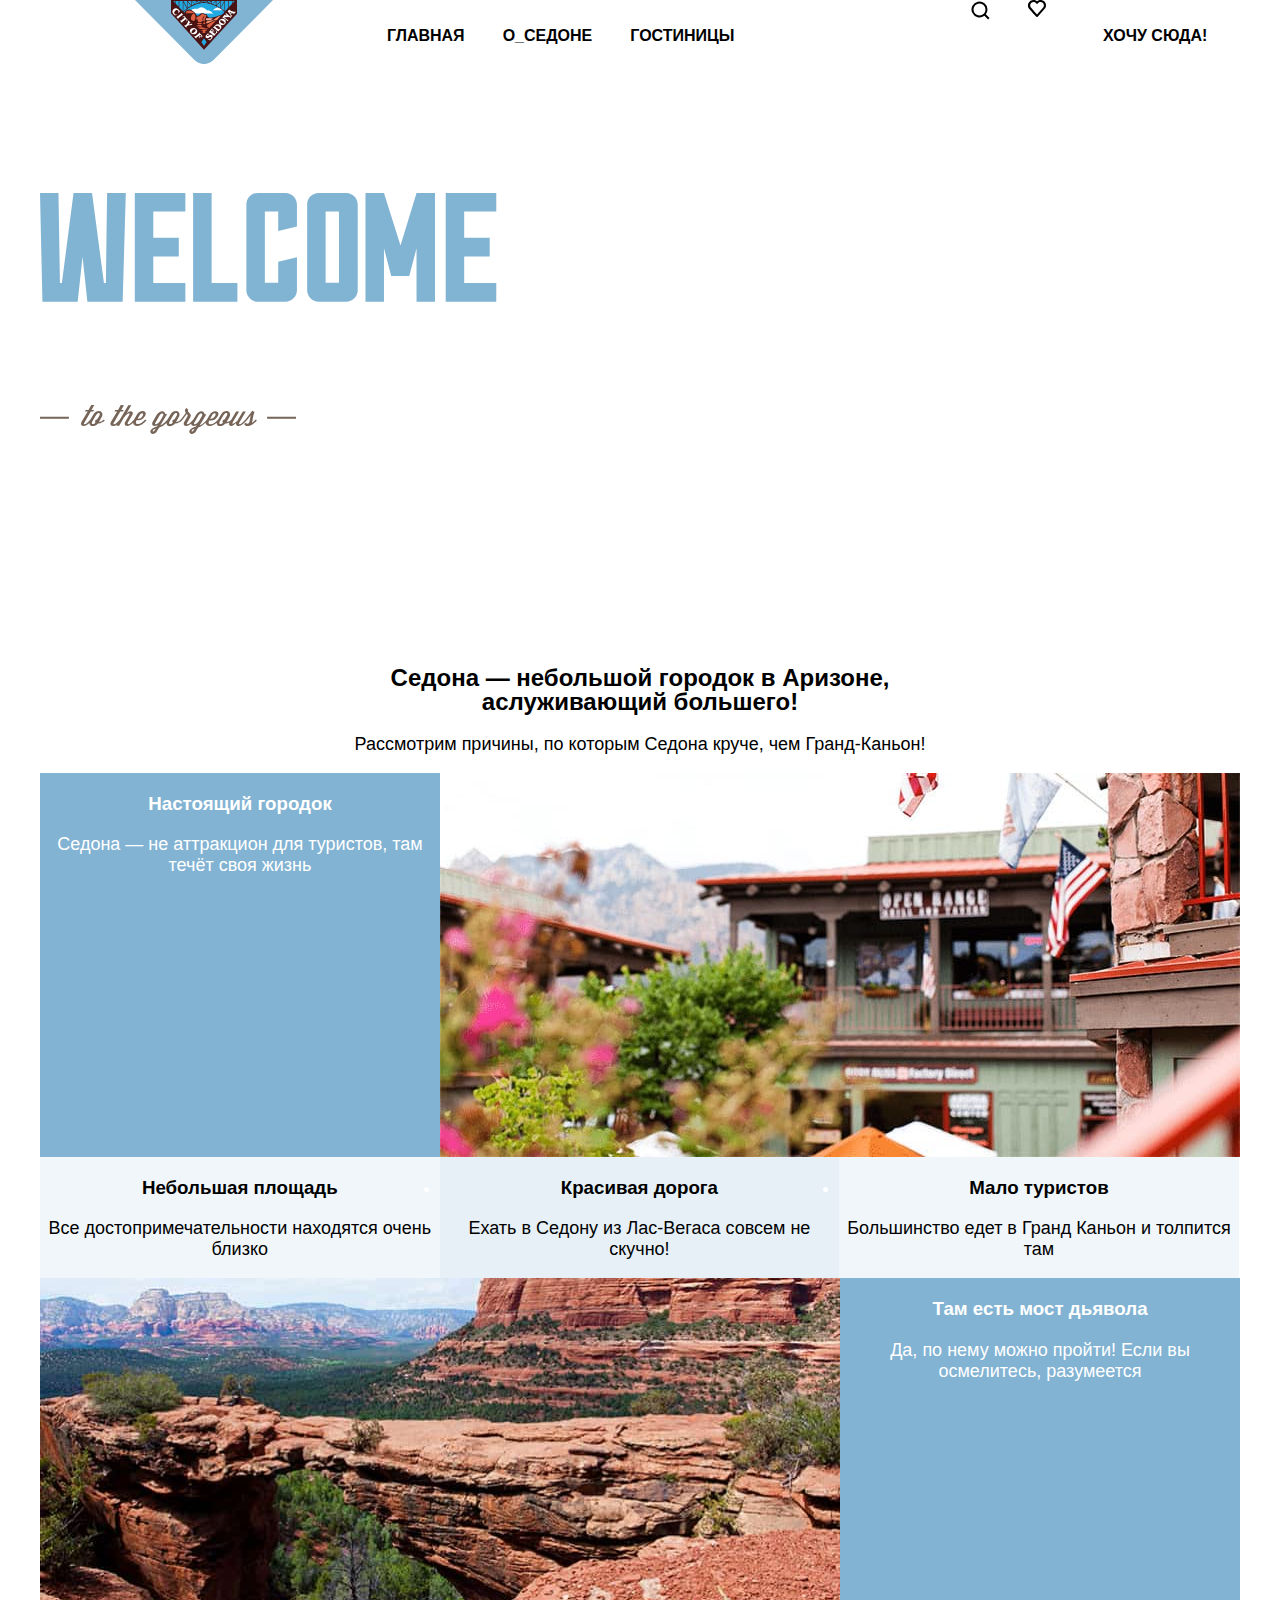
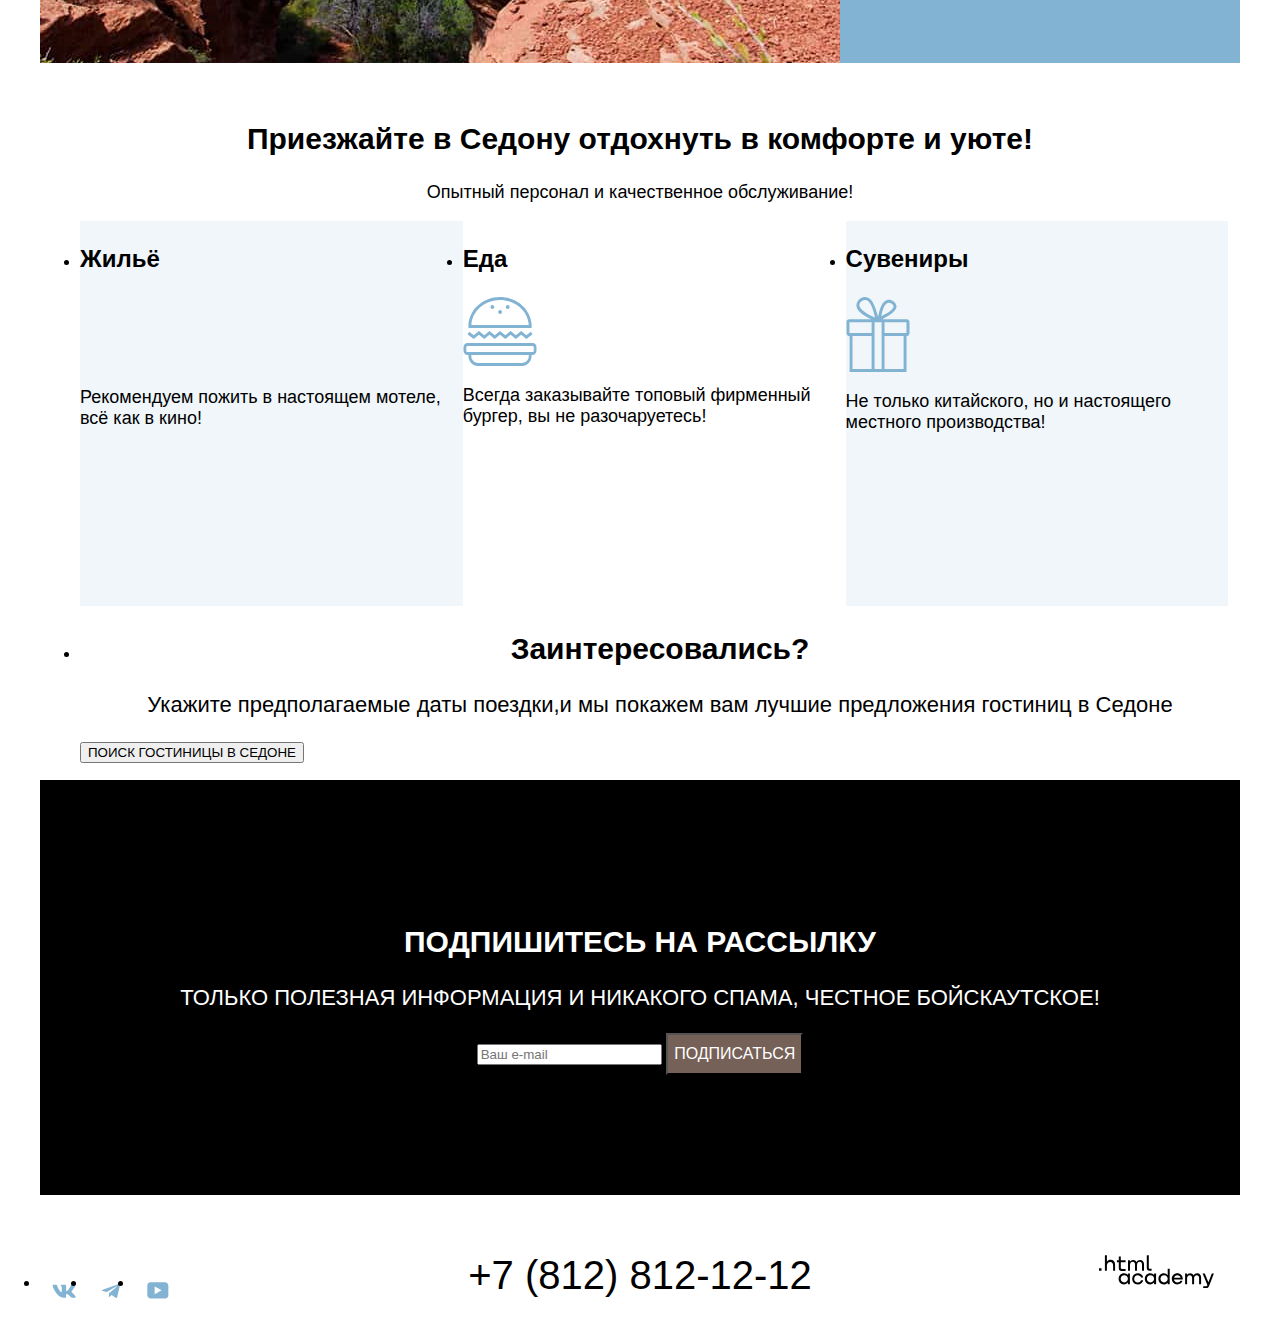
==== commit a2b86e21: "добавляет разметку" ====
--- a/index.html
+++ b/index.html
@@ -8,7 +8,7 @@
   </head>
 
   <body>
-    <header class="page header">
+    <header class="page-header">
       <nav class="navigation">
         <img class="logo" src="images/logo.svg" width="138" height="64" alt="Логотип Седона" />
 
@@ -28,20 +28,18 @@
           </li>
         </ul>
 
-        <ul class="navigation-list navigation user">
-          <li class="navigation-item">
+        <ul class="navigation-list navigation-user">
+          <li class="navigation-item-search">
             <a class="navigation-link" href="#">
-              <img class="navigation-item" src="images/search-icon.svg" width="20" height="20" alt="Поиск">
-              <span class="visually hidden">
+              <span class="visually-hidden">
                 Поиск
               </span>
             </a>
           </li>
 
-          <li class="navigation-item">
+          <li class="navigation-item-favorites">
             <a class="navigation-link" href="#">
-              <img class="navigation-item" src="images/favourites-icon.svg" width="18" height="17" alt="Избранное">
-              <span class="visually hidden">
+              <span class="visually-hidden">
                 Избранное
               </span>
             </a>
@@ -53,55 +51,57 @@
         </ul>
       </nav>
     </header>
-    <main class="main-index">
+    <main class="main-container main-index">
+      <div class="page-container">
       <h1 class="visually-hidden">SEDONA</h1>
       <section class="hero">
-        <div class="subtitle">
-          <img class="subtitle" src="images/welcome.svg" width="188" height="45" alt="Подзаголовок">
+        <div class="subtitle-welcome">
         </div>
 
-        <div class="subtitle-2">
-          <img class="subtitle-2" src="images/to-the-gorgeous.svg" width="256" height="29" alt="Подзаголовок">
+        <div class="subtitle-to-the-gorgeous">
         </div>
-        <div class="title">
-          <img class="title" src="images/sedona-logo.svg" width="457" height="213" alt="Заголовок">
+        <div class="title-sedona-logo">
         </div>
       </section>
 
       <section class="advantages">
-        <h2 class="visually-hidden">Седона — небольшой городок в Аризоне,<br />
+        <h2 class="title">Седона — небольшой городок в Аризоне,<br />
           аслуживающий большего!</h2>
         <p class="explanation">Рассмотрим причины, по которым Седона круче, чем Гранд-Каньон!</p>
         <ul class="advantages-list">
-          <li class="advantges-item">
-            <h3 class="advantages-title">Настоящий городок</h3>
-            <p class="advantages-description">Седона — не аттракцион для туристов, там течёт своя жизнь></p>
+          <li class="advantges-item advantages-item-dark-blue">
+            <div class="dark-blue-block">
+              <h3 class="advantages-title">Настоящий городок</h3>
+              <p class="advantages-description">Седона — не аттракцион для туристов, там течёт своя жизнь</p>
+             </div>
             <img class="picture" src="images/photo.jpg" width="800"
             height="384" alt="картинка-городка">
           </li>
 
-          <li class="advantges-item">
+
+          <li class="advantges-item advantages-item-light-blue">
             <h3 class="advantages-title">Небольшая площадь</h3>
 
-            <p class="explanation">Все достопримечательности находятся очень близко</p>
+            <p class="advantages-description">Все достопримечательности находятся очень близко</p>
           </li>
 
-          <li class="advantges-item">
+          <li class="advantges-item advantages-item-middle-blue">
             <h3 class="advantages-title">Красивая дорога</h3>
 
-            <p class="explanation">Ехать в Седону из Лас-Вегаса совсем не скучно!</p>
+            <p class="advantages-description">Ехать в Седону из Лас-Вегаса совсем не скучно!</p>
           </li>
 
-          <li class="advantges-item">
-            <h3 class="advantges-title">Малотуристов</h3>
-
-            <p class="explanation">Большинство едет в Гранд Каньон и толпится там</p>
+          <li class="advantges-item advantages-item-light-blue">
+            <h3 class="advantages-title">Мало туристов</h3>
+            <p class="advantages-description">Большинство едет в Гранд Каньон и толпится там</p>
           </li>
 
-          <li class="advantges-item">
+          <li class="advantges-item advantages-item-dark-blue">
             <img class="picture" src="images/photo-2.jpg" width="800" height="385" alt="картинка моста">
-            <h3 class="advantges-title">Там есть мост дьявола</h3>
-            <p class="explanation">Да, по нему можно пройти! Если вы осмелитесь, разумеется</p>
+            <div class="dark-blue-block">
+              <h3 class="advantages-title">Там есть мост дьявола</h3>
+              <p class="advantages-description">Да, по нему можно пройти! Если вы осмелитесь, разумеется</p>
+            </div>
           </li>
         </ul>
       </section>
@@ -111,25 +111,23 @@
         <p class="explanation">Опытный персонал и качественное обслуживание!</p>
         <ul class="services-list">
 
-          <li class="services-item">
-            <img class="icon" src="images/house-icon1.svg" width="75" height="72" alt="иконка-жилье">
+
+          <li class="services-item-house">
             <h3 class="services-name">Жильё</h3>
-
-            <p class="explanation">Рекомендуем пожить в настоящем мотеле, всё как в кино!</p>
+            <div class="services-item-icon-house"></div>
+            <p class="explanation-services">Рекомендуем пожить в настоящем мотеле, всё как в кино!</p>
           </li>
 
-          <li class="services-item">
-            <img class="icon" src="images/food-icon.svg" width="74" height="70" alt="иконка-еда">
+          <li class="services-item-food">
             <h3 class="services-name"> Еда </h3>
-
-            <p class="explanation">Всегда заказывайте топовый фирменный бургер, вы не разочаруетесь!</p>
+            <div class="services-item-icon-food"></div>
+            <p class="explanation-services">Всегда заказывайте топовый фирменный бургер, вы не разочаруетесь!</p>
           </li>
 
-          <li class="services-item">
-            <img class="icon" src="images/souvenirs-icon.svg" width="64" height="76" alt="иконка-сувениры">
+          <li class="services-item-souvenirs">
             <h3 class="services-name">Сувениры</h3>
-
-            <p class="explanation">Не только китайского,
+            <div class="services-item-icon-souvenirs"></div>
+            <p class="explanation-services">Не только китайского,
               но и настоящего местного производства! </p>
           </li>
         </ul>
@@ -138,7 +136,7 @@
         <ul class="search-system">
           <li class="search-item">
             <h2 class="search-title">Заинтересовались?</h2>
-            <p class="explanation">Укажите предполагаемые даты поездки,и мы покажем вам лучшие предложения гостиниц в
+            <p class="explanation-search-title">Укажите предполагаемые даты поездки,и мы покажем вам лучшие предложения гостиниц в
               Седоне</p>
             <form>
               <button>ПОИСК ГОСТИНИЦЫ В СЕДОНЕ</button>
@@ -146,11 +144,11 @@
           </li>
         </ul>
       </section>
-      <section class="subscription">
-        <div>
-          <h4>Подпишитесь на рассылку
-          </h4>
-          <p>
+      <section class="subscription-pic">
+        <div class="subscription-block">
+          <h2 class="subscription">Подпишитесь на рассылку
+          </h2>
+          <p class="subscription-explanation">
             Только полезная информация и никакого спама, честное бойскаутское!
           </p>
         </div>
@@ -163,78 +161,32 @@
           </form>
         </div>
       </section>
+      </div>
     </main>
-    <footer>
-      <section class="footer-social">
-        <ul class="footer-social-list">
-          <li class="footer-social-item">
-            <a class="button" href="#">
-              <img class="icon" src="images/vk.svg" width="47" height="40" alt="вк" />
-              <span class="visually-hidden">ВКонтакте</span>
-            </a>
+    <footer class="page-footer">
+      <ul class="footer-social-list">
+        <li class="footer-social-item-vk">
+          <a class="link" href="#">
+            <span class="visually-hidden">ВКонтакте</span>
+          </a>
+        </li>
 
-          </li>
-        </ul>
-        </section>
-          <section class="footer-social">
-            <ul class="footer-social-list">
-              <li class="footer-social-item">
-                <a class="button" href="#">
-                  <img class="icon" src="images/telegram.svg" width="47" height="40" alt="телеграм" />
-                <span class="visually-hidden">телеграм</span>
-                </a>
-              </li>
-            </ul>
-            </section>
-          <section class="footer-social">
-        <ul class="footer-social-list">
-                 <li class="footer-social-item">
-                    <a class="button" href="#">
-                      <img class="icon" src="images/youtube.svg" width="47" height="40" alt="ютуб" />
-                    <span class="visually-hidden">youtube</span>
-                  </a>
-                </li>
-         </ul>
-      </section>
+        <li class="footer-social-item-telega">
+          <a class="link" href="#">
+            <span class="visually-hidden">телеграм</span>
+          </a>
+        </li>
+
+        <li class="footer-social-item-youtube">
+          <a class="link" href="#">
+            <span class="visually-hidden">youtube</span>
+          </a>
+        </li>
+      </ul>
       <a class="contacts-phone" href="tel:88128121212">+7 (812) 812-12-12</a>
-      <label class="label"><svg width="115" height="34" viewBox="0 0 115 34" fill="none"
-          xmlns="http://www.w3.org/2000/svg">
-          <path d="M0 13.2564V15.8564H2.5V13.2564H0Z" fill="black" />
-          <path
-            d="M11.6 4.85645C10 4.85645 8.8 5.55645 8 6.55645H7.9V0.356445H5.9V15.8564H7.9V10.5564C7.9 8.45645 9.2 6.95645 11.2 6.95645C13 6.95645 14.1 8.35645 14.1 10.1564V15.8564H16.1V9.75644C16.2 6.75644 14.3 4.85645 11.6 4.85645Z"
-            fill="black" />
-          <path
-            d="M26.6 5.15645H21.8V1.45645H19.8V5.25645H17.9V7.25645H19.8V13.2564C19.8 14.9564 20.8 15.9564 22.5 15.9564H26.6V13.9564H22.9C22.2 13.9564 21.8 13.5564 21.8 12.8564V7.15645H26.6V5.15645Z"
-            fill="black" />
-          <path
-            d="M41.1 4.95645C39.5 4.95645 38.2 5.75644 37.6 7.05645H37.5C36.9 5.85645 35.7 4.95645 34.1 4.95645C32.7 4.95645 31.6 5.75645 31 6.75645H30.9V5.15645H29V15.7564H31V10.3564C31 8.35645 32 6.85645 33.6 6.85645C35.1 6.85645 36 7.85645 36 9.45645V15.7564H38V10.1564C38 7.75645 39.4 6.85645 40.6 6.85645C42.1 6.85645 43 7.85645 43 9.45645V15.7564H45V9.25644C45.1 6.75644 43.6 4.95645 41.1 4.95645Z"
-            fill="black" />
-          <path
-            d="M47.8 13.0564C47.8 14.7564 48.8 15.7564 50.6 15.7564H52.6V13.7564H50.9C50.2 13.7564 49.8 13.3564 49.8 12.6564V0.356445H47.8V13.0564Z"
-            fill="black" />
-          <path
-            d="M28.9 20.0564C28 18.9564 26.7 18.2564 25 18.2564C21.9 18.2564 19.6 20.5564 19.6 23.8564C19.6 27.1564 21.9 29.4564 25 29.4564C26.8 29.4564 28 28.6564 28.8 27.5564H28.9V29.1564H30.9V18.5564H28.9V20.0564ZM25.3 27.4564C23.1 27.4564 21.7 25.8564 21.7 23.8564C21.7 21.8564 23.1 20.2564 25.3 20.2564C27.5 20.2564 28.9 21.8564 28.9 23.8564C28.9 25.7564 27.5 27.4564 25.3 27.4564Z"
-            fill="black" />
-          <path
-            d="M44.2 22.3564C43.7 19.9564 41.6 18.2564 38.8 18.2564C35.4 18.2564 33.2 20.7564 33.2 23.8564C33.2 26.9564 35.4 29.4564 38.8 29.4564C41.6 29.4564 43.7 27.6564 44.2 25.2564H42.1C41.7 26.5564 40.4 27.5564 38.8 27.5564C36.6 27.5564 35.2 25.9564 35.2 23.9564C35.2 21.9564 36.6 20.3564 38.8 20.3564C40.4 20.3564 41.6 21.3564 42.1 22.5564H44.2V22.3564Z"
-            fill="black" />
-          <path
-            d="M55.1 20.0564C54.2 18.9564 52.9 18.2564 51.2 18.2564C48.1 18.2564 45.8 20.5564 45.8 23.8564C45.8 27.1564 48.1 29.4564 51.2 29.4564C53 29.4564 54.2 28.6564 55 27.5564H55.1V29.1564H57.1V18.5564H55.1V20.0564ZM51.5 27.4564C49.3 27.4564 47.9 25.8564 47.9 23.8564C47.9 21.8564 49.3 20.2564 51.5 20.2564C53.7 20.2564 55.1 21.8564 55.1 23.8564C55.1 25.7564 53.6 27.4564 51.5 27.4564Z"
-            fill="black" />
-          <path
-            d="M68.7 20.1564C67.8 19.0564 66.5 18.2564 64.8 18.2564C61.7 18.2564 59.4 20.5564 59.4 23.8564C59.4 27.1564 61.6 29.4564 64.8 29.4564C66.5 29.4564 67.8 28.6564 68.6 27.6564H68.7V29.1564H70.7V13.7564H68.7V20.1564ZM65.1 27.4564C62.9 27.4564 61.5 25.8564 61.5 23.8564C61.5 21.8564 62.9 20.2564 65.1 20.2564C67.3 20.2564 68.7 21.8564 68.7 23.8564C68.6 25.8564 67.2 27.4564 65.1 27.4564Z"
-            fill="black" />
-          <path
-            d="M78.3 18.2564C75 18.2564 72.8 20.7564 72.8 23.8564C72.8 26.8564 74.9 29.4564 78.3 29.4564C80.8 29.4564 82.8 28.1564 83.5 25.8564H81.4C80.9 26.8564 79.8 27.4564 78.4 27.4564C76.5 27.4564 75.1 26.1564 75 24.5564H83.8C84 20.9564 81.8 18.2564 78.3 18.2564ZM78.3 20.1564C80 20.1564 81.3 21.1564 81.6 22.7564H75.1C75.4 21.2564 76.6 20.1564 78.3 20.1564Z"
-            fill="black" />
-          <path
-            d="M98.2 18.2564C96.6 18.2564 95.3 19.0564 94.6 20.2564H94.5C93.9 19.0564 92.7 18.2564 91.1 18.2564C89.7 18.2564 88.6 18.9564 88 20.0564V18.5564H86.1V29.1564H88.1V23.7564C88.1 21.7564 89.1 20.3564 90.7 20.2564C92.2 20.2564 93.1 21.2564 93.1 22.8564V29.1564H95.1V23.5564C95.1 21.1564 96.5 20.2564 97.7 20.2564C99.2 20.2564 100.1 21.2564 100.1 22.8564V29.1564H102.1V22.6564C102.2 20.0564 100.7 18.2564 98.2 18.2564Z"
-            fill="black" />
-          <path
-            d="M109.4 27.3564L105.8 18.4564H103.6L108.4 30.0564C108.1 30.9564 107.7 31.2564 106.7 31.2564H104.2V33.2564H106.7C108.5 33.2564 109.5 32.4564 110.2 30.6564L114.9 18.4564H112.8L109.4 27.3564Z"
-            fill="black" />
-        </svg>
-      </label>
+      <div class="footer-logo">
+        <label class="label"></label>
+      </div>
     </footer>
   </body>
 </html>
--- a/styles/styles.css
+++ b/styles/styles.css
@@ -0,0 +1,540 @@
+@font-face {
+  font-family: "PT sans";
+  font-style: normal;
+  font-weight: 400;
+  src: url ("fonts/ptsans-400.woff2") format("woff2");
+  font-display: swap;
+}
+
+@font-face {
+  font-family: "PT sans";
+  font-style: normal;
+  font-weight: 700;
+  src: url("fonts/ptsans-700.woff2") format("woff2");
+  font-display: swap;
+}
+
+html {
+  height: 100%;
+}
+
+body {
+  margin: 0;
+  display: flex;
+  flex-direction: column;
+  min-height: 100%;
+  font-family: "PT sans", sans-serif;
+  font-size: 16px;
+  line-height: 24px;
+  color: #000000;
+  background-color: #ffffff;
+
+}
+
+.page-header {
+  color: #000000;
+  background-color: #ffffff;
+}
+.logo {
+  display: block;
+  margin: 0 auto;
+  margin-bottom: 64px;
+}
+
+ul. {
+  list-style: none;
+  margin: 0;
+  padding: 0;
+}
+
+.button {
+  font-family: inherit;
+  font-size: 16px;
+  line-height: 36px;
+  font-weight: 160px;
+  text-align: center;
+  color: #ffffff;
+  background-color: #756157;
+  text-decoration: none;
+  text-transform: uppercase;
+}
+.navigation-list {
+  display: flex;
+  flex-wrap: wrap;
+  width: 507px;
+  margin: 0;
+  padding: 0;
+  list-style-type: none;
+}
+
+.navigation {
+  display: flex;
+  width: 1200px;
+  margin: 0 auto;
+}
+
+.navigation-link {
+  display: block;
+  padding: 24px 19px;
+  font-family: "PT sans", sans-serif;
+  line-height: 24px;
+  font-weight: 700;
+  text-align: center;
+  color: #000000;
+  background-color: #ffffff;
+  text-decoration: none;
+  text-transform: uppercase;
+}
+
+.navigation-user {
+  max-width: 270px;
+  margin-left: auto;
+}
+
+.navigation-user .navigation-link {
+  min-width: 18px;
+  min-height: 18px;
+}
+
+.advantages {
+  margin-bottom: 58px;
+}
+
+/* иконки поиска и избранного */
+.navigation-item-search .navigation-link {
+  background-color: #ffffff;
+  background-image: url("../images/search-icon.svg");
+  background-size: 20px 20px;
+  width: 20px;
+  height: 20px;
+  display: block;
+  background-repeat: no-repeat;
+}
+
+.navigation-item-favorites .navigation-link{
+  background-color: #ffffff;
+  background-image: url("../images/favourites-icon.svg");
+  background-size: 18px 17px;
+  width:18px;
+  height: 17px;
+  display: block;
+  background-repeat: no-repeat;
+}
+
+.main-container{
+  flex-grow: 1;
+  padding-top: 64px;
+  padding-bottom: 60px;
+}
+.main-index {
+  color: #000000;
+  background-color: #ffffff;
+  background-size: 100% auto;
+  background-repeat:no-repeat ;
+}
+
+.page-container {
+  width: 1200px;
+  margin: 0 auto;
+}
+
+/* седона логотипы */
+.hero {
+  color: #000000;
+  background-color: #ffffff;
+  background-image: url("../images/background.jpg");
+  background-size: 100% auto;
+  background-repeat: no-repeat;
+}
+
+.subtitle-welcome {
+  background-image: url("../images/welcome.svg");
+  background-size: 100% auto;
+  width: 457px;
+  height: 213px;
+  background-repeat: no-repeat;
+}
+
+.subtitle-to-the-gorgeous {
+  background-image: url("../images/to-the-gorgeous.svg");
+  background-size: 100% auto;
+  width: 256px;
+  height: 29px;
+  background-repeat: no-repeat;
+}
+
+.title-sedona-logo {
+  background-image: url("../images/sedona-logo.svg");
+  background-size: 100% auto;
+  width: 456px;
+  height: 212px;
+  background-repeat: no-repeat;
+}
+
+/* преимущества */
+.advantages {
+  text-align: center;
+}
+
+.visually-hidden {
+  position: absolute;
+  width: 1px;
+  height: 1px;
+  margin: -1px;
+  padding: 0;
+  border: 0;
+  clip: rect(0 0 0 0);
+  overflow: hidden;
+}
+
+.advantages-list {
+  flex-wrap: wrap;
+  display: flex;
+  margin: 0;
+  padding: 0;
+  text-align: center;
+  color: #ffffff;
+}
+
+/* блоки */
+.advantages-item-dark-blue {
+  width: 100%;
+  background-color: #82B3D3;
+  display: flex;
+}
+
+.advantages-item-dark-blue .advantages-title,
+.advantages-item-dark-blue .advantages-description {
+  color: #ffffff;
+}
+
+.advantages-item-light-blue{
+  width: 33.3%;
+  background-color: rgba(131, 179, 211, 0.12);
+}
+
+.advantages-item-light-blue .advantages-title,
+.advantages-item-light-blue  .advantages-description {
+  color: #000000;
+}
+
+.advantages-item-middle-blue {
+  width: 33.3%;
+  background-color: rgba(131, 179, 211, 0.2);
+}
+
+.advantages-item-middle-blue .advantages-title,
+.advantages-item-middle-blue  .advantages-description {
+  color: #000000;
+}
+
+
+/* текст главная */
+.explanation {
+  font-size: 22px;
+  line-height: 26px;
+  text-align: center;
+}
+
+.advantages-description {
+  color: #000000;
+  font-size: 18px;
+  line-height: 21px;
+}
+
+.service-title {
+  font-size: 30px;
+  line-height: 36px;
+  text-align: center;
+}
+
+.h2 {
+  font-size: 30px;
+  line-height: 36px;
+  text-align: center;
+}
+
+.services-name {
+  font-size: 24px;
+  line-height: 28px;
+}
+
+.explanation-services {
+  font-size: 18px;
+  line-height: 21px;
+}
+
+.search-title {
+  font-size: 30px;
+  line-height: 36px;
+  text-align: center;
+}
+
+.explanation-search-title {
+  font-size: 22px;
+  line-height: 26px;
+  text-align: center;
+}
+
+.subscription {
+  font-size: 30px;
+  line-height: 36px;
+  text-transform: uppercase;
+}
+
+.subscription-explanation {
+  font-size: 22px;
+  line-height: 26px;
+  text-transform: uppercase;
+}
+
+
+/* иконки жилье еда сувениры */
+.services-item-icon-house {
+  background-image: url("../images/house-service-icon.svg");
+  background-size: 100% auto;
+  width: 75px;
+  height: 72px;
+  background-repeat: no-repeat;
+}
+
+.services-item-icon-food {
+  background-image: url("../images/food-icon.svg");
+  background-size: 100% auto;
+  width: 74px;
+  height: 70px;
+  background-repeat: no-repeat;
+}
+
+.services-item-icon-souvenirs {
+  background-image: url("../images/souvenirs-icon.svg");
+  background-size: 100% auto;
+  width: 64px;
+  height: 76px;
+  background-repeat: no-repeat;
+}
+
+/* блок жилье еда сувениры */
+.services-list {
+  display: flex;
+}
+.services-item-house {
+  height: 385px;
+  width: 33%;
+  background-color: rgba(131, 179, 211, 0.12);
+}
+.services-item-food {
+  height: 385px;
+  width: 33%;
+  background-color: #ffffff;
+}
+
+.services-item-souvenirs {
+  height: 385px;
+  width: 33%;
+  background-color: rgba(131, 179, 211, 0.12);
+}
+
+/* блок подписаться */
+.subscription-pic {
+  display: flex;
+  flex-direction: column;
+  justify-content: center;
+  align-items: center;
+  width: 100%;
+  height: 415px;
+  color: #ffffff;
+  background-color: #000000;
+  background-image: url("../images/subscription-background.jpg");
+  background-size: 100% auto;
+  background-repeat: no-repeat;
+}
+.subscription-pic .subscription {
+  text-align: center;
+}
+
+/* социальные сети футер*/
+.page-footer {
+  width: 1200px;
+  margin: 0 auto;
+  display: flex;
+}
+
+.footer-social-list{
+  display: flex;
+  padding: 0;
+}
+
+.footer-social-list .link {
+  display: block;
+  height: 40px;
+  width: 47px;
+}
+.footer-social-item-vk .link {
+  background-color: #ffffff;
+  background-image: url("../images/vk.svg");
+  background-size: 24px 14px;
+  background-position: center;
+  display: block;
+  background-repeat: no-repeat;
+}
+
+.footer-social-item-telega .link {
+  background-color: #ffffff;
+  background-image: url("../images/telegram.svg");
+  background-size: 18px 15px;
+  background-position: center;
+  display: block;
+  background-repeat: no-repeat;
+}
+
+.footer-social-item-youtube .link  {
+  background-color: #ffffff;
+  background-image: url("../images/youtube.svg");
+  background-size: 22px 17px;
+  background-position: center;
+  display: block;
+  background-repeat: no-repeat;
+}
+
+.contacts-phone {
+  color: #000000;
+  font-size: 40px;
+  line-height: 40px;
+  text-decoration: none;
+  margin: 0 auto;
+}
+
+.label {
+  display: block;
+  width: 115px;
+  height: 33px;
+  background-image: url("../images/logo-htmlacademy.svg");
+}
+.footer-logo {
+  width: 141px;
+}
+
+/* каталог */
+.catalog-logo{
+  width: 140px;
+  height: 70px;
+  background-image: url("../images/logo.svg");
+}
+
+.main-inner {
+  display: flex;
+  color: #242424;
+  background-color: #ffffff;
+  background-image: url("../images/catalog-background.jpg");
+  margin: 0 auto;
+  width: 1200px;
+  background-repeat:no-repeat;
+}
+
+.catalog-products {
+  display: flex;
+}
+.catalog-filter {
+  width: 220px;
+  margin-right: 20px;
+  color: #ffffff;
+}
+
+.catalog-filter-title {
+  font-size: 20px;
+  line-height: 28px;
+  font-weight: 700;
+  color: #ffffff;
+  text-transform: uppercase;
+}
+.catalog-right-column {
+  width: 700px;
+}
+
+.breadcrumbs-item {
+  display: block;
+  background-color: #ffffff;
+  background-image: url("../images/house-icon.svg");
+  background-size: 12px 12px;
+  width:12px;
+  height: 12px;
+  background-repeat: no-repeat;
+}
+
+/* кнтопки стиль каталога */
+.button-first {
+  background-color: #ffffff;
+  background-image: url("../images/catalog-icon-1.svg");
+  background-size: 16px 14px;
+  width:16px;
+  height: 14px;
+  display: block;
+  background-repeat: no-repeat;
+}
+
+.button-second {
+  background-color: #ffffff;
+  background-image: url("../images/catalog-icon-2.svg");
+  background-size: 16px 14px;
+  width:16px;
+  height: 14px;
+  display: block;
+  background-repeat: no-repeat;
+}
+
+.button-third {
+  background-color: #ffffff;
+  background-image: url("../images/catalog-icon-3.svg");
+  background-size: 16px 14px;
+  width:16px;
+  height: 14px;
+  display: block;
+  background-repeat: no-repeat;
+}
+
+/* каталог текст */
+
+.inner-header-title {
+  color: #ffffff;
+  font-size: 60px;
+  line-height: 78px;
+}
+
+.breadcrums-link {
+  font-size: 20px;
+  line-height: 24px;
+}
+
+.catalog-filter-title {
+  font-size: 20px;
+  line-height: 24px;
+}
+
+.product-card-title {
+  font-size: 24px;
+  line-height: 28px;
+  font-weight: 700;
+}
+
+.explanation {
+  font-size: 18px;
+  line-height: 21px;
+  font-weight: 400;
+}
+
+.product-card-price {
+  font-size: 18px;
+  line-height: 21px;
+  font-weight: 400;
+}
+
+.catalog-subscription {
+  font-size: 30px;
+  line-height: 36px;
+}
+
+.catalog-subscription-explanation {
+  font-size: 22px;
+  line-height: 26px;
+}
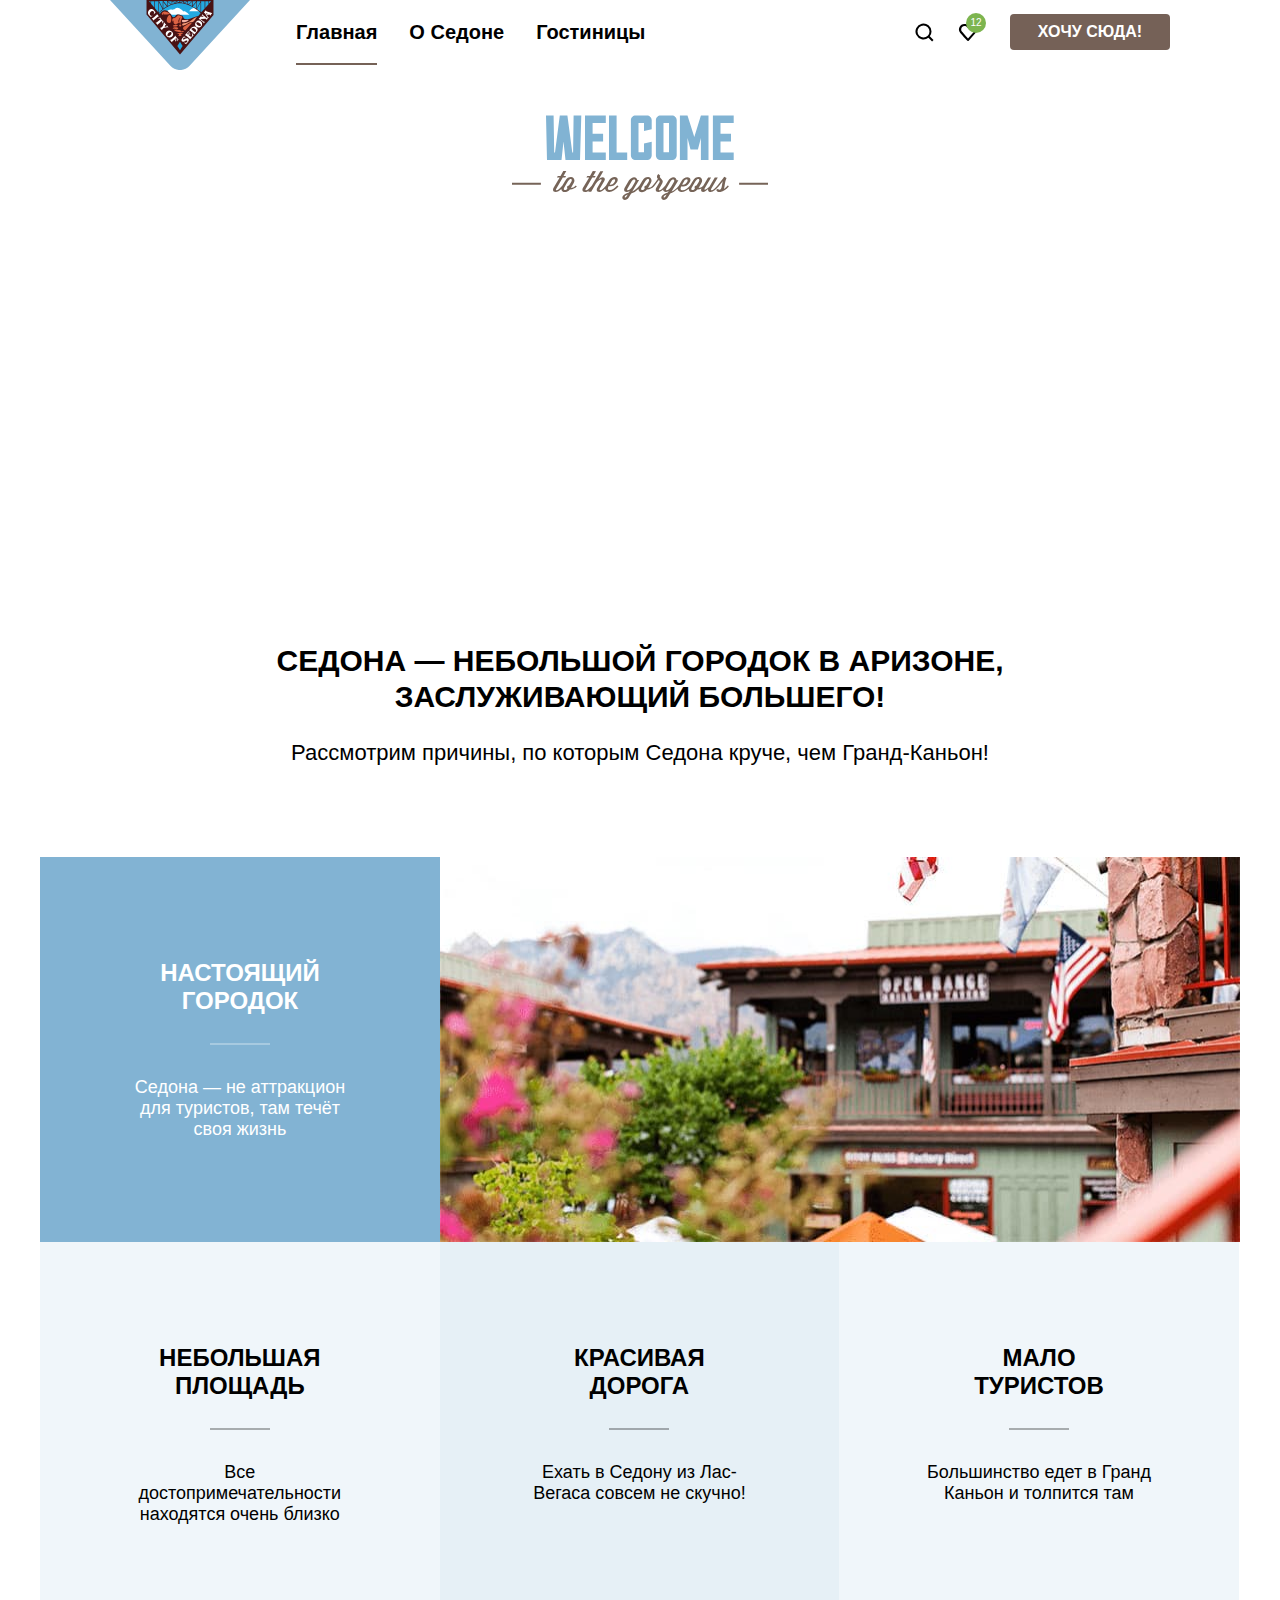
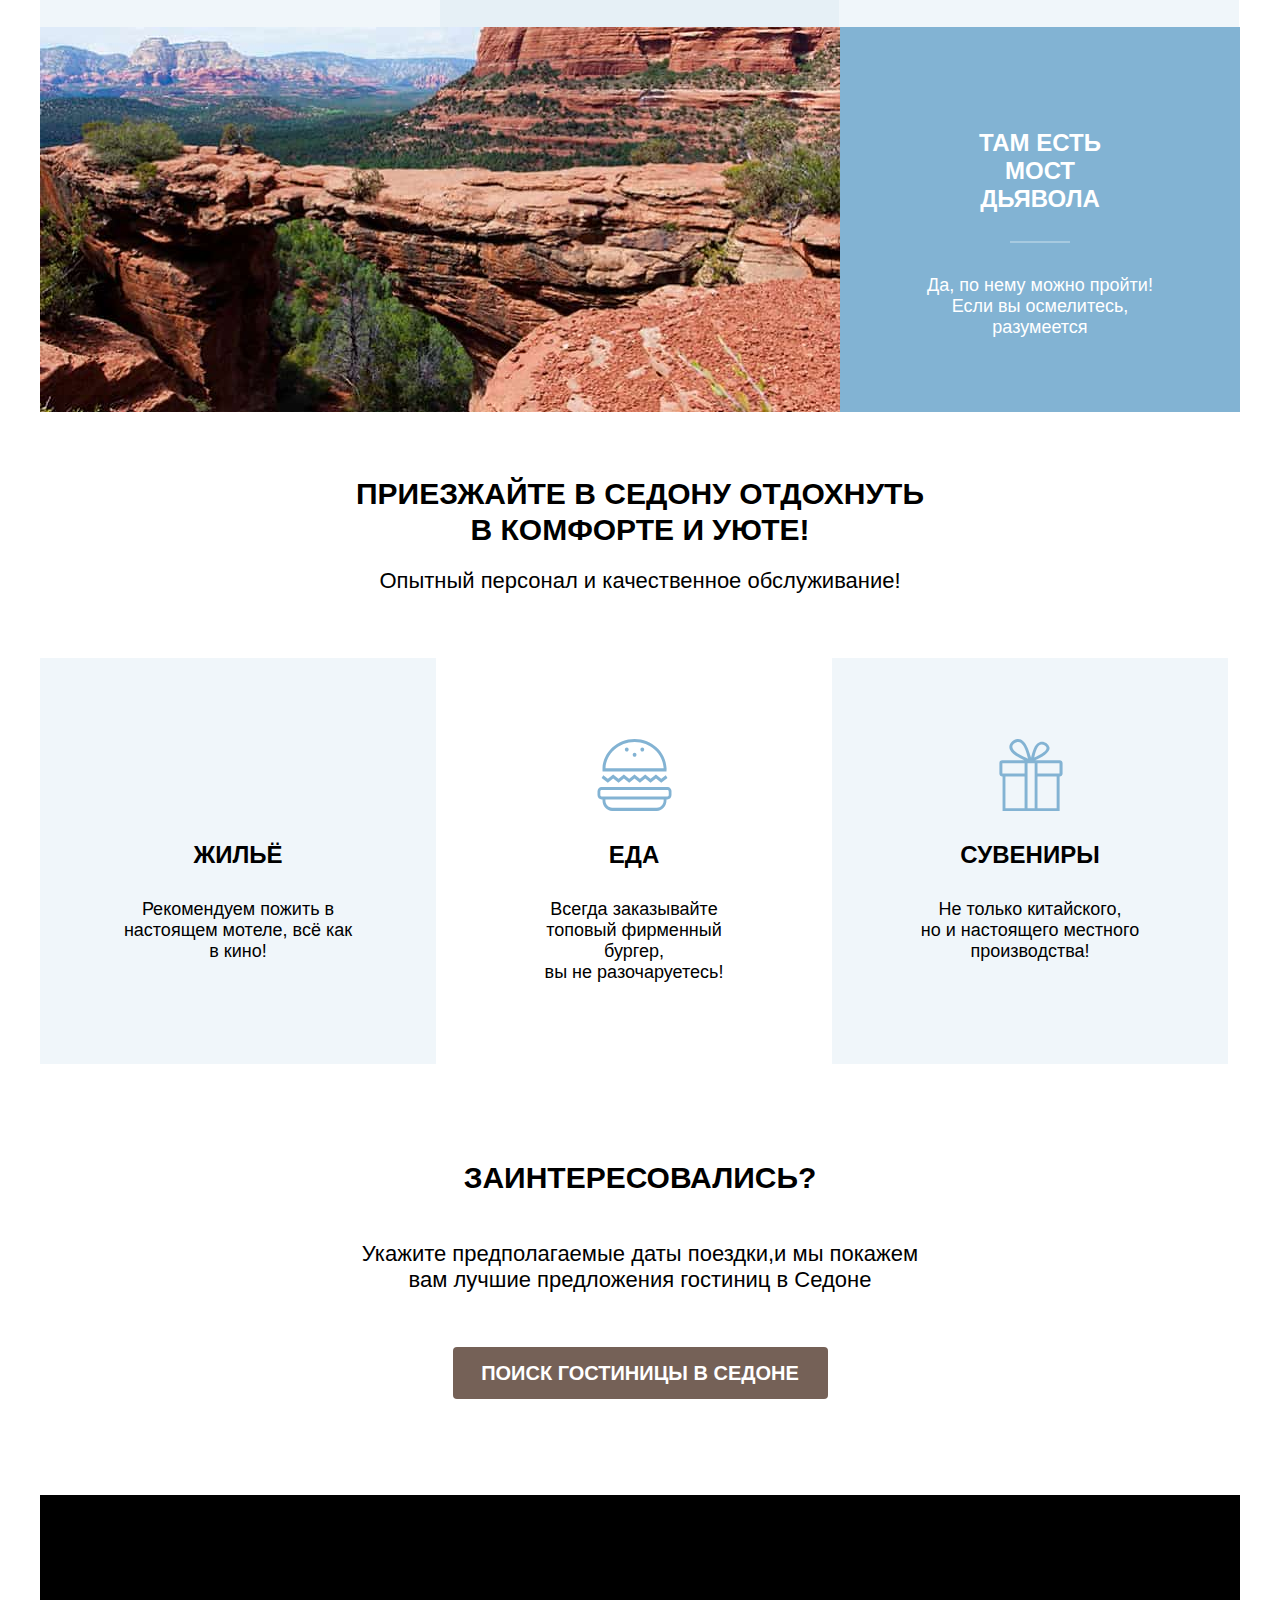
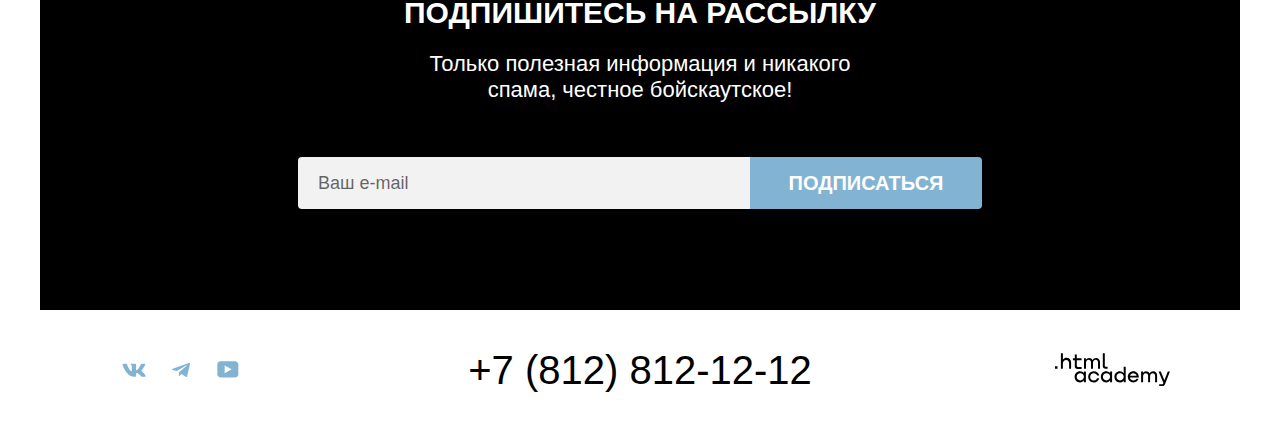
==== commit 7716abb0: "добавляет главную страницу" ====
--- a/index.html
+++ b/index.html
@@ -10,43 +10,42 @@
   <body>
     <header class="page-header">
       <nav class="navigation">
-        <img class="logo" src="images/logo.svg" width="138" height="64" alt="Логотип Седона" />
+        <img class="logo" src="images/logo.svg" width="140" height="70" alt="Логотип Седона" />
 
         <ul class="navigation-list">
           <li class="navigation-item">
-            <a class="navigation-link" href="about.html">Главная</a>
+            <a class="navigation-link active" href="index.html">Главная</a>
           </li>
 
           <li class="navigation-item">
-            <a class="navigation-link" href="about.html">О_Седоне</a>
+            <a class="navigation-link" href="about.html">О Седоне</a>
           </li>
 
           <li class="navigation-item">
             <a class="navigation-link" href="catalog.html">Гостиницы</a>
-
-
           </li>
         </ul>
 
-        <ul class="navigation-list navigation-user">
-          <li class="navigation-item-search">
-            <a class="navigation-link" href="#">
+        <ul class="navigation-user">
+          <li class="navigation-user-item navigation-item-search">
+            <a class="navigation-icon-button" href="#">
               <span class="visually-hidden">
                 Поиск
               </span>
             </a>
           </li>
 
-          <li class="navigation-item-favorites">
-            <a class="navigation-link" href="#">
+          <li class="navigation-user-item navigation-item-favorites">
+            <a class="navigation-icon-button" href="#">
               <span class="visually-hidden">
                 Избранное
               </span>
+              <span class="counter">12</span>
             </a>
           </li>
 
-          <li class="navigation-item">
-            <a class="navigation-link" href="about.html">Хочу сюда!</a>
+          <li class="navigation-user-item navigation-item-wanna-here">
+            <a class="navigation-button button-primary" href="about.html">Хочу сюда!</a>
           </li>
         </ul>
       </nav>
@@ -65,119 +64,120 @@
       </section>
 
       <section class="advantages">
-        <h2 class="title">Седона — небольшой городок в Аризоне,<br />
-          аслуживающий большего!</h2>
-        <p class="explanation">Рассмотрим причины, по которым Седона круче, чем Гранд-Каньон!</p>
+        <div class="advantages-title-block">
+        <h2 class="advantages-block-title">Седона — небольшой городок в Аризоне,<br />
+          Заслуживающий большего!</h2>
+        <p class="explanation-advantages-title">Рассмотрим причины, по которым Седона круче, чем Гранд-Каньон!</p>
+        </div>
         <ul class="advantages-list">
-          <li class="advantges-item advantages-item-dark-blue">
-            <div class="dark-blue-block">
+          <li class="advantages-item advantages-item-dark-blue">
+            <div class="advantages-item-container">
               <h3 class="advantages-title">Настоящий городок</h3>
               <p class="advantages-description">Седона — не аттракцион для туристов, там течёт своя жизнь</p>
              </div>
             <img class="picture" src="images/photo.jpg" width="800"
-            height="384" alt="картинка-городка">
+            height="385" alt="картинка-городка">
           </li>
 
 
-          <li class="advantges-item advantages-item-light-blue">
-            <h3 class="advantages-title">Небольшая площадь</h3>
-
-            <p class="advantages-description">Все достопримечательности находятся очень близко</p>
+          <li class="advantages-item advantages-item-light-blue">
+            <div class="advantages-item-container">
+              <h3 class="advantages-title">Небольшая площадь</h3>
+              <p class="advantages-description">Все достопримечательности находятся очень близко</p>
+            </div>
           </li>
 
-          <li class="advantges-item advantages-item-middle-blue">
-            <h3 class="advantages-title">Красивая дорога</h3>
-
-            <p class="advantages-description">Ехать в Седону из Лас-Вегаса совсем не скучно!</p>
+          <li class="advantages-item advantages-item-middle-blue">
+            <div class="advantages-item-container">
+              <h3 class="advantages-title">Красивая дорога</h3>
+              <p class="advantages-description">Ехать в Седону из Лас-Вегаса совсем не скучно!</p>
+            </div>
           </li>
 
-          <li class="advantges-item advantages-item-light-blue">
-            <h3 class="advantages-title">Мало туристов</h3>
-            <p class="advantages-description">Большинство едет в Гранд Каньон и толпится там</p>
+          <li class="advantages-item advantages-item-light-blue">
+            <div class="advantages-item-container">
+              <h3 class="advantages-title">Мало туристов</h3>
+              <p class="advantages-description">Большинство едет в Гранд Каньон и толпится там</p>
+            </div>
           </li>
 
-          <li class="advantges-item advantages-item-dark-blue">
+          <li class="advantages-item advantages-item-dark-blue">
             <img class="picture" src="images/photo-2.jpg" width="800" height="385" alt="картинка моста">
-            <div class="dark-blue-block">
+            <div class="advantages-item-container">
               <h3 class="advantages-title">Там есть мост дьявола</h3>
               <p class="advantages-description">Да, по нему можно пройти! Если вы осмелитесь, разумеется</p>
             </div>
           </li>
         </ul>
       </section>
-
       <section class="service">
-        <h2 class="service-title">Приезжайте в Седону отдохнуть в комфорте и уюте!</h2>
-        <p class="explanation">Опытный персонал и качественное обслуживание!</p>
+        <div class="service-title-block">
+          <h2 class="service-title">Приезжайте в Седону отдохнуть <br>в комфорте и уюте!</h2>
+          <p class="explanation-service-title">Опытный персонал и качественное обслуживание!</p>
+        </div>
         <ul class="services-list">
 
-
-          <li class="services-item-house">
-            <h3 class="services-name">Жильё</h3>
+          <li class="services-item house-item">
             <div class="services-item-icon-house"></div>
+            <h4 class="services-name">Жильё</h4>
             <p class="explanation-services">Рекомендуем пожить в настоящем мотеле, всё как в кино!</p>
           </li>
 
-          <li class="services-item-food">
-            <h3 class="services-name"> Еда </h3>
+          <li class="services-item food-item">
             <div class="services-item-icon-food"></div>
-            <p class="explanation-services">Всегда заказывайте топовый фирменный бургер, вы не разочаруетесь!</p>
+            <h4 class="services-name"> Еда </h4>
+            <p class="explanation-services">Всегда заказывайте топовый фирменный бургер,<br> вы не разочаруетесь!</p>
           </li>
 
-          <li class="services-item-souvenirs">
-            <h3 class="services-name">Сувениры</h3>
+          <li class="services-item souvenirs-item">
             <div class="services-item-icon-souvenirs"></div>
-            <p class="explanation-services">Не только китайского,
+            <h4 class="services-name">Сувениры</h4>
+            <p class="explanation-services">Не только китайского,<br>
               но и настоящего местного производства! </p>
           </li>
         </ul>
       </section>
-      <section class="for-potential-customers">
-        <ul class="search-system">
-          <li class="search-item">
-            <h2 class="search-title">Заинтересовались?</h2>
-            <p class="explanation-search-title">Укажите предполагаемые даты поездки,и мы покажем вам лучшие предложения гостиниц в
-              Седоне</p>
-            <form>
-              <button>ПОИСК ГОСТИНИЦЫ В СЕДОНЕ</button>
-            </form>
-          </li>
-        </ul>
+      <section class="search" data-test="search" id="search">
+       <div class="search-wrapper">
+         <h2 class="search-title">Заинтересовались?</h2>
+         <p class="explanation-search-title">Укажите предполагаемые даты поездки,и мы покажем вам лучшие предложения гостиниц в Седоне
+         </p>
+         <a class="button-primary button-search" href="#">ПОИСК ГОСТИНИЦЫ В СЕДОНЕ</a>
+        </div>
       </section>
-      <section class="subscription-pic">
+
+      <section class="subscription">
         <div class="subscription-block">
-          <h2 class="subscription">Подпишитесь на рассылку
+          <h2 class="subscription-title">Подпишитесь на рассылку
           </h2>
           <p class="subscription-explanation">
             Только полезная информация и никакого спама, честное бойскаутское!
           </p>
         </div>
-        <div>
-          <form class="newsletter-form" action="https://echo.htmlacademy.ru/" method="post">
-            <label for="newsletter-email"></label>
-            <input class="field" placeholder="Ваш e-mail" type="email" name="newsletter-email" id="newsletter-email"
-              required>
-            <button class="button" type="submit">ПОДПИСАТЬСЯ</button>
-          </form>
-        </div>
+        <form class="newsletter-form" action="https://echo.htmlacademy.ru/" method="post">
+          <label for="newsletter-email"></label>
+          <input class="field" placeholder="Ваш e-mail" type="email" name="newsletter-email" id="newsletter-email"
+            required>
+          <button class="submit-button button-accent" type="submit">ПОДПИСАТЬСЯ</button>
+        </form>
       </section>
       </div>
     </main>
     <footer class="page-footer">
       <ul class="footer-social-list">
-        <li class="footer-social-item-vk">
+        <li class="footer-social-item footer-social-item-vk">
           <a class="link" href="#">
             <span class="visually-hidden">ВКонтакте</span>
           </a>
         </li>
 
-        <li class="footer-social-item-telega">
+        <li class="footer-social-item footer-social-item-telega">
           <a class="link" href="#">
             <span class="visually-hidden">телеграм</span>
           </a>
         </li>
 
-        <li class="footer-social-item-youtube">
+        <li class="footer-social-item footer-social-item-youtube">
           <a class="link" href="#">
             <span class="visually-hidden">youtube</span>
           </a>
--- a/styles/styles.css
+++ b/styles/styles.css
@@ -2,7 +2,7 @@
   font-family: "PT sans";
   font-style: normal;
   font-weight: 400;
-  src: url ("fonts/ptsans-400.woff2") format("woff2");
+  src: url("../fonts/ptsans-400.woff2") format("woff2");
   font-display: swap;
 }
 
@@ -10,7 +10,7 @@
   font-family: "PT sans";
   font-style: normal;
   font-weight: 700;
-  src: url("fonts/ptsans-700.woff2") format("woff2");
+  src: url("../fonts/ptsans-700.woff2") format("woff2");
   font-display: swap;
 }
 
@@ -26,43 +26,82 @@
   font-family: "PT sans", sans-serif;
   font-size: 16px;
   line-height: 24px;
+  font-weight: 400;
   color: #000000;
   background-color: #ffffff;
 
 }
 
+
 .page-header {
+  height: 64px;
   color: #000000;
   background-color: #ffffff;
+  z-index: 2;
 }
 .logo {
   display: block;
-  margin: 0 auto;
-  margin-bottom: 64px;
-}
-
-ul. {
+  margin-left: 70px;
+}
+
+.ul {
   list-style: none;
   margin: 0;
   padding: 0;
 }
-
-.button {
+.h2 {
+  font-size: 30px;
+  line-height: 36px;
+  text-align: center;
+}
+
+.field {
+  background: #F2F2F2;
+  border: 0;
+  margin: 0;
+  padding-left: 20px;
+  color: #000000;
+  font-weight: 400;
+  font-family: "PT sans", sans-serif;
+}
+
+.field::placeholder {
+  color: rgba(0, 0, 0, 0.6);
+  font-weight: 400;
+  font-family: "PT sans", sans-serif;
+}
+
+
+.button-primary {
   font-family: inherit;
-  font-size: 16px;
-  line-height: 36px;
-  font-weight: 160px;
   text-align: center;
   color: #ffffff;
   background-color: #756157;
   text-decoration: none;
   text-transform: uppercase;
-}
+  border-radius: 4px;
+  font-weight: 700;
+  border: none;
+  display: block;
+}
+
+.button-accent {
+  font-family: inherit;
+  text-align: center;
+  color: #ffffff;
+  background-color: #82B3D3;
+  text-decoration: none;
+  text-transform: uppercase;
+  border-radius: 4px;
+  font-weight: 700;
+  border: none;
+  display: block;
+}
+
 .navigation-list {
   display: flex;
   flex-wrap: wrap;
-  width: 507px;
-  margin: 0;
+  margin: 0 0 0 30px;
   padding: 0;
   list-style-type: none;
 }
@@ -71,11 +110,12 @@
   display: flex;
   width: 1200px;
   margin: 0 auto;
+  height: 100%;
 }
 
 .navigation-link {
   display: block;
-  padding: 24px 19px;
+  padding: 20px 16px;
   font-family: "PT sans", sans-serif;
   line-height: 24px;
   font-weight: 700;
@@ -83,48 +123,89 @@
   color: #000000;
   background-color: #ffffff;
   text-decoration: none;
-  text-transform: uppercase;
+  font-size: 20px;
+  position: relative;
+}
+
+.navigation-link.active::after {
+  content: '';
+  position: absolute;
+  height: 2px;
+  width: calc(100% - 32px);
+  left: 16px;
+  z-index: 2;
+  background-color: #756257;
+  bottom: -1px;
 }
 
 .navigation-user {
-  max-width: 270px;
-  margin-left: auto;
-}
-
-.navigation-user .navigation-link {
-  min-width: 18px;
-  min-height: 18px;
-}
-
-.advantages {
-  margin-bottom: 58px;
-}
-
-/* иконки поиска и избранного */
-.navigation-item-search .navigation-link {
-  background-color: #ffffff;
-  background-image: url("../images/search-icon.svg");
-  background-size: 20px 20px;
+  display: flex;
+  flex-wrap: wrap;
+  margin: 0 70px 0 auto;
+  padding: 0;
+  list-style-type: none;
+}
+
+.navigation-user-item {
+  display: block;
+}
+
+.navigation-icon-button {
+  display: block;
+  padding: 22px 12px;
   width: 20px;
   height: 20px;
-  display: block;
-  background-repeat: no-repeat;
-}
-
-.navigation-item-favorites .navigation-link{
-  background-color: #ffffff;
+  background-size: 20px 20px;
+  background-position: center;
+  background-repeat: no-repeat;
+  background-color: #ffffff;
+  position: relative;
+}
+
+.navigation-item-search .navigation-icon-button {
+  background-image: url("../images/search-icon.svg");
+}
+
+.navigation-item-favorites .navigation-icon-button{
   background-image: url("../images/favourites-icon.svg");
-  background-size: 18px 17px;
-  width:18px;
-  height: 17px;
-  display: block;
-  background-repeat: no-repeat;
+}
+
+.navigation-icon-button .counter {
+  position: absolute;
+  width: 20px;
+  height: 20px;
+  border-radius: 20px;
+  background-color: #7DB54F;
+  left: 20px;
+  top: 13px;
+  font-size: 10px;
+  font-weight: 400;
+  color: #ffffff;
+  display: flex;
+  justify-content: center;
+  align-items: center;
+}
+
+.navigation-item-wanna-here {
+  display: flex;
+  justify-content: center;
+  flex-direction: column;
+  margin-left: 20px;
+}
+
+.navigation-button {
+  width: 160px;
+  font-size: 16px;
+  line-height: 20px;
+  padding: 8px 0;
+}
+
+.index-columns:last-child {
+  margin-bottom: 0;
 }
 
 .main-container{
   flex-grow: 1;
-  padding-top: 64px;
-  padding-bottom: 60px;
 }
 .main-index {
   color: #000000;
@@ -140,6 +221,12 @@
 
 /* седона логотипы */
 .hero {
+  display: flex;
+  width: 1200px;
+  height: 485px;
+  flex-direction: column;
+  align-items: center;
+  position: relative;
   color: #000000;
   background-color: #ffffff;
   background-image: url("../images/background.jpg");
@@ -150,8 +237,9 @@
 .subtitle-welcome {
   background-image: url("../images/welcome.svg");
   background-size: 100% auto;
-  width: 457px;
-  height: 213px;
+  width: 188px;
+  height: 45px;
+  margin-top: 51px;
   background-repeat: no-repeat;
 }
 
@@ -160,6 +248,7 @@
   background-size: 100% auto;
   width: 256px;
   height: 29px;
+  margin-top: 11px;
   background-repeat: no-repeat;
 }
 
@@ -168,11 +257,74 @@
   background-size: 100% auto;
   width: 456px;
   height: 212px;
-  background-repeat: no-repeat;
+  margin-top: 54px;
+  background-repeat: no-repeat;
+}
+
+.hero::after {
+  content: '';
+  display: block;
+  position: absolute;
+  left: 0;
+  bottom: 0;
+  width: 1200px;
+  height: 57px;
+  background-image: url("[data-uri]");
 }
 
 /* преимущества */
-.advantages {
+
+
+.advantages-description {
+  text-align: center;
+  color: #333333;
+  margin: 0;
+}
+
+.advantages-title-block {
+  padding-top: 69px;
+  padding-bottom: 69px;
+  margin: 0 auto;
+  text-align: center;
+}
+.advantages-block-title{
+  font-size: 30px;
+  line-height: 36px;
+  font-weight: 700;
+  text-transform: uppercase;
+  text-align: center;
+}
+
+.advantages-title {
+  font-size: 24px;
+  line-height: 28px;
+  font-weight: 700;
+  margin: 0;
+  width: 175px;
+  text-transform: uppercase;
+  text-align: center;
+  position: relative;
+}
+
+.advantages-title::after {
+  content: '';
+  position: absolute;
+  width: 60px;
+  height: 2px;
+  bottom: -30px;
+  left: calc(50% - 30px);
+}
+
+.advantages-description {
+  font-size: 18px;
+  line-height: 21px;
+  font-weight: 400;
+  text-align: center;
+}
+.explanation-advantages-title {
+  font-size: 22px;
+  line-height: 26px;
+  font-weight: 400;
   text-align: center;
 }
 
@@ -193,16 +345,35 @@
   margin: 0;
   padding: 0;
   text-align: center;
+  list-style-type: none;
   color: #ffffff;
 }
 
 /* блоки */
+.advantages-item .advantages-description {
+  margin-top: 62px;
+}
+
+.advantages-item-container {
+  height: 385px;
+  box-sizing: border-box;
+  padding: 102px 85px;
+  display: flex;
+  flex-direction: column;
+  align-items: center;
+}
+
 .advantages-item-dark-blue {
   width: 100%;
   background-color: #82B3D3;
   display: flex;
 }
 
+.advantages-item-dark-blue .advantages-title::after {
+  background-color: rgba(255, 255, 255, 0.3)
+  ;
+}
+
 .advantages-item-dark-blue .advantages-title,
 .advantages-item-dark-blue .advantages-description {
   color: #ffffff;
@@ -218,6 +389,11 @@
   color: #000000;
 }
 
+.advantages-item-light-blue .advantages-title::after,
+.advantages-item-middle-blue .advantages-title::after {
+  background-color: rgba(0, 0, 0, 0.3);
+}
+
 .advantages-item-middle-blue {
   width: 33.3%;
   background-color: rgba(131, 179, 211, 0.2);
@@ -229,114 +405,158 @@
 }
 
 
-/* текст главная */
-.explanation {
+.service-title-block {
+  width: 1200px;
+  padding-top: 64px;
+  padding-bottom: 64px;
+}
+.service-title {
+font-size: 30px;
+line-height: 36px;
+font-weight: 700;
+text-transform: uppercase;
+text-align: center;
+margin: 0;
+}
+
+.explanation-service-title {
   font-size: 22px;
   line-height: 26px;
-  text-align: center;
-}
-
-.advantages-description {
-  color: #000000;
-  font-size: 18px;
-  line-height: 21px;
-}
-
-.service-title {
-  font-size: 30px;
-  line-height: 36px;
-  text-align: center;
-}
-
-.h2 {
-  font-size: 30px;
-  line-height: 36px;
-  text-align: center;
+  font-weight: 400;
+  text-align: center;
+  margin: 20px 0 0 0;
+}
+
+/* иконки жилье еда сувениры */
+
+.services-item-icon-house {
+  background-image: url("../images/house-service-icon.svg");
+  background-size: 75px 72px;
+  width: 75px;
+  height: 72px;
+  background-repeat: no-repeat;
+}
+
+.services-item-icon-food {
+  background-image: url("../images/food-icon.svg");
+  background-size: 75px 72px;
+  width: 75px;
+  height: 72px;
+  background-repeat: no-repeat;
+}
+
+.services-item-icon-souvenirs {
+  background-image: url("../images/souvenirs-icon.svg");
+  background-size: 75px 72px;
+  width: 75px;
+  height: 72px;
+  background-repeat: no-repeat;
+}
+
+/* блок жилье еда сувениры */
+.services-list {
+  display: flex;
+  margin: 0;
+  padding: 0;
+  list-style-type: none;
+  text-align: center;
+}
+.services-item {
+  display: flex;
+  flex-direction: column;
+  align-items: center;
+  padding: 81px 0;
 }
 
 .services-name {
   font-size: 24px;
   line-height: 28px;
-}
-
+  font-weight: 700;
+  text-align: center;
+  text-transform: uppercase;
+  margin: 30px 0 30px 0;
+}
 .explanation-services {
+  width: 230px;
   font-size: 18px;
   line-height: 21px;
-}
+  font-weight: 400;
+  margin: 0;
+  text-align: center;
+}
+
+.house-item{
+  width: 33%;
+  background-color: rgba(131, 179, 211, 0.12);
+}
+.food-item {
+  width: 33%;
+  background-color: #ffffff;
+}
+
+.souvenirs-item {
+  width: 33%;
+  background-color: rgba(131, 179, 211, 0.12);
+}
+
+
+
+
+/*блок поиск гостиницы в седоне  */
+
+.search-wrapper{
+  width: 592px;
+  margin: 0 auto;
+  text-align: center;
+  display: flex;
+  flex-direction: column;
+  align-items: center;
+}
+.search {
+  padding-top: 96px;
+  padding-bottom: 96px;
+}
+.button-search {
+  font-size: 20px;
+  line-height: 36px;
+  width: 375px;
+  margin-top: 54px;
+  padding: 8px 0;
+}
+
+
 
 .search-title {
   font-size: 30px;
   line-height: 36px;
-  text-align: center;
+  text-transform: uppercase;
+  margin-top: 0;
 }
 
 .explanation-search-title {
   font-size: 22px;
   line-height: 26px;
   text-align: center;
+  margin: 20px 0 0 0;
 }
 
 .subscription {
   font-size: 30px;
   line-height: 36px;
-  text-transform: uppercase;
 }
 
 .subscription-explanation {
   font-size: 22px;
   line-height: 26px;
-  text-transform: uppercase;
-}
-
-
-/* иконки жилье еда сувениры */
-.services-item-icon-house {
-  background-image: url("../images/house-service-icon.svg");
-  background-size: 100% auto;
-  width: 75px;
-  height: 72px;
-  background-repeat: no-repeat;
-}
-
-.services-item-icon-food {
-  background-image: url("../images/food-icon.svg");
-  background-size: 100% auto;
-  width: 74px;
-  height: 70px;
-  background-repeat: no-repeat;
-}
-
-.services-item-icon-souvenirs {
-  background-image: url("../images/souvenirs-icon.svg");
-  background-size: 100% auto;
-  width: 64px;
-  height: 76px;
-  background-repeat: no-repeat;
-}
-
-/* блок жилье еда сувениры */
-.services-list {
-  display: flex;
-}
-.services-item-house {
-  height: 385px;
-  width: 33%;
-  background-color: rgba(131, 179, 211, 0.12);
-}
-.services-item-food {
-  height: 385px;
-  width: 33%;
-  background-color: #ffffff;
-}
-
-.services-item-souvenirs {
-  height: 385px;
-  width: 33%;
-  background-color: rgba(131, 179, 211, 0.12);
-}
+  width: 475px;
+  text-align: center;
+  margin: 20px 0 0 0;
+}
+
+
 
 /* блок подписаться */
-.subscription-pic {
+.subscription {
   display: flex;
   flex-direction: column;
   justify-content: center;
@@ -349,8 +569,13 @@
   background-size: 100% auto;
   background-repeat: no-repeat;
 }
-.subscription-pic .subscription {
-  text-align: center;
+.subscription .subscription-title {
+  text-align: center;
+  font-size: 30px;
+  text-transform: uppercase;
+  line-height: 36px;
+  font-weight: 700;
+  margin: 0;
 }
 
 /* социальные сети футер*/
@@ -358,11 +583,18 @@
   width: 1200px;
   margin: 0 auto;
   display: flex;
-}
-
-.footer-social-list{
+  align-items: center;
+  height: 120px;
+}
+
+.footer-social-list {
   display: flex;
   padding: 0;
+  margin: 0 0 0 70px
+}
+
+.footer-social-item {
+  list-style-type: none;
 }
 
 .footer-social-list .link {
@@ -411,8 +643,12 @@
   height: 33px;
   background-image: url("../images/logo-htmlacademy.svg");
 }
+
 .footer-logo {
   width: 141px;
+  margin-right: 70px;
+  display: flex;
+  justify-content: flex-end;
 }
 
 /* каталог */
@@ -422,12 +658,15 @@
   background-image: url("../images/logo.svg");
 }
 
-.main-inner {
-  display: flex;
+.main-catalog {
+  padding-top: 0;
+  display: flex;
+  z-index: 1;
+  justify-content: center;
+  margin: 0 auto;
   color: #242424;
   background-color: #ffffff;
   background-image: url("../images/catalog-background.jpg");
-  margin: 0 auto;
   width: 1200px;
   background-repeat:no-repeat;
 }
@@ -436,6 +675,7 @@
   display: flex;
 }
 .catalog-filter {
+  display: flex;
   width: 220px;
   margin-right: 20px;
   color: #ffffff;
@@ -451,8 +691,19 @@
 .catalog-right-column {
   width: 700px;
 }
-
-.breadcrumbs-item {
+/* хлебные крошки */
+.breadcrumbs {
+  display: flex;
+  margin: 0;
+  padding: 0;
+  color: #242424;
+  list-style-type: none;
+}
+.breadcrums-link {
+  margin-right: 70px;
+  color: inherit;
+}
+.breadcrumbs-item-home {
   display: block;
   background-color: #ffffff;
   background-image: url("../images/house-icon.svg");
@@ -492,6 +743,87 @@
   display: block;
   background-repeat: no-repeat;
 }
+/* карточки */
+.product-card {
+background-color: #ffffff;
+display: grid;
+width: 340px;
+grid-template-rows: 300px min-content auto min-content 20px;
+}
+.product-card-link {
+  margin-top: 248px;
+  margin-bottom: 162px;
+  text-decoration: none;
+}
+.product-card-price {
+  font-size: 24px;
+  line-height: 29px;
+  font-weight: 700;
+  color: #814b18;
+  text-transform: uppercase;
+  margin-bottom: 16px;
+}
+.catalog-products {
+  display: grid;
+  grid-template-rows: 340px repeat(3, auto);
+  grid-gap: 10px;
+  max-width: 350px;
+}
+.product-card-image {
+  width: 100%;
+  height: 100%;
+  object-fit: cover;
+}
+
+
+/* пагинация */
+.pagination-container {
+  display: flex;
+  padding: 16px;
+  background-color: #ffffff;
+}
+
+.pagination {
+  display: flex;
+  margin: 0;
+  padding: 0;
+  list-style-type: none;
+}
+.pagination-link {
+  display: block;
+  box-sizing: border-box;
+  width: 60px;
+  height: 60px;
+  padding: 11px 24px;
+  line-height: 36px;
+  font-weight: 700;
+  color: #ffffff;
+  background-color: #82B3D3;
+  text-decoration: none;
+}
+
+.pagination-item:not(:last-child) {
+  margin-right: 8px;
+}
+
+.pagination-clear {
+  background-color: transparent;
+}
+
+.pagination-current {
+  color: #242424;
+  background-color: #F2F2F2;
+}
+
+.pagination-disabled {
+  background-color: #000000;
+}
+.pagination-show-more {
+  margin-left: auto;
+}
+
+
+
 
 /* каталог текст */
 
@@ -517,12 +849,6 @@
   font-weight: 700;
 }
 
-.explanation {
-  font-size: 18px;
-  line-height: 21px;
-  font-weight: 400;
-}
-
 .product-card-price {
   font-size: 18px;
   line-height: 21px;
@@ -538,3 +864,27 @@
   font-size: 22px;
   line-height: 26px;
 }
+
+.newsletter-form {
+  display: flex;
+  width: 684px;
+  margin-top: 54px;
+}
+
+.newsletter-form .field {
+  width: 100%;
+  padding-top: 14px;
+  padding-bottom: 14px;
+  border-radius: 4px 0 0 4px;
+  font-size: 18px;
+  line-height: 24px;
+}
+
+.newsletter-form .submit-button {
+  width: 232px;
+  flex-shrink: 0;
+  font-size: 20px;
+  line-height: 36px;
+  padding: 8px 0;
+  border-radius: 0 4px 4px 0;
+}
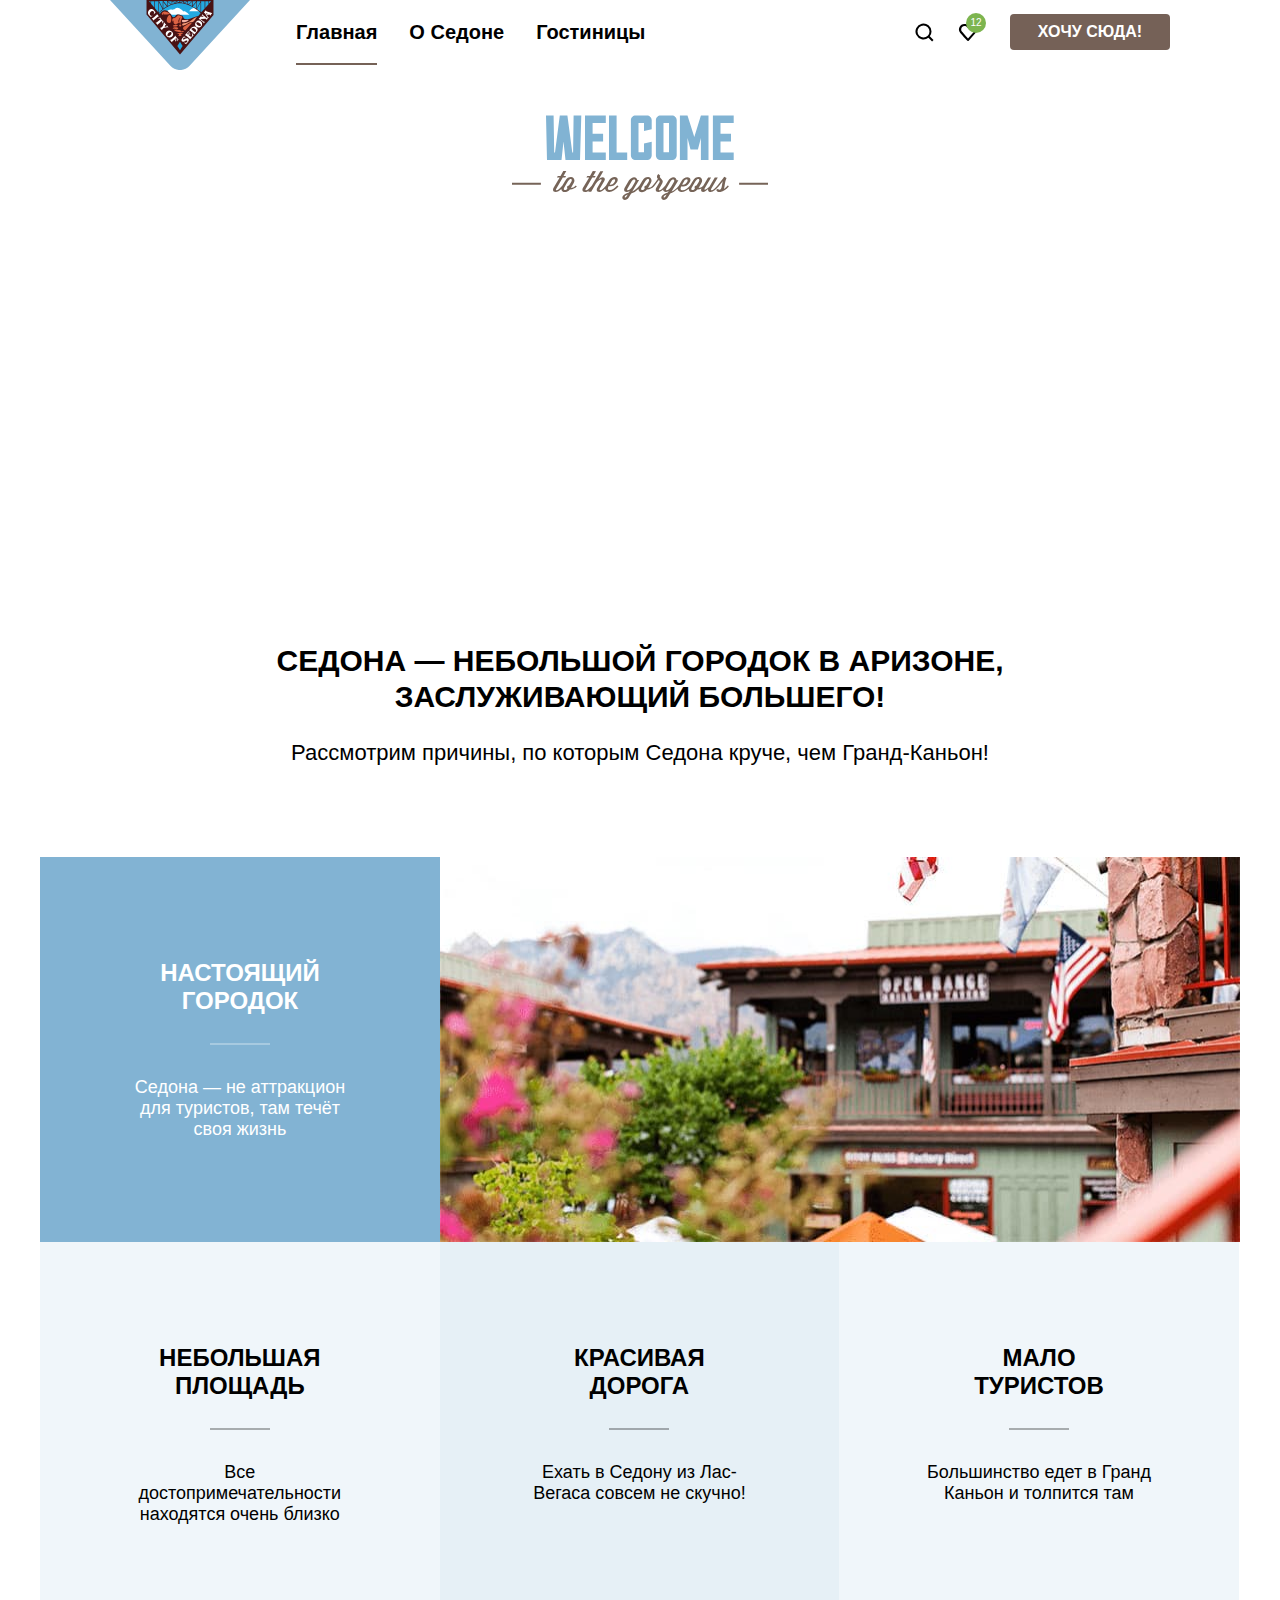
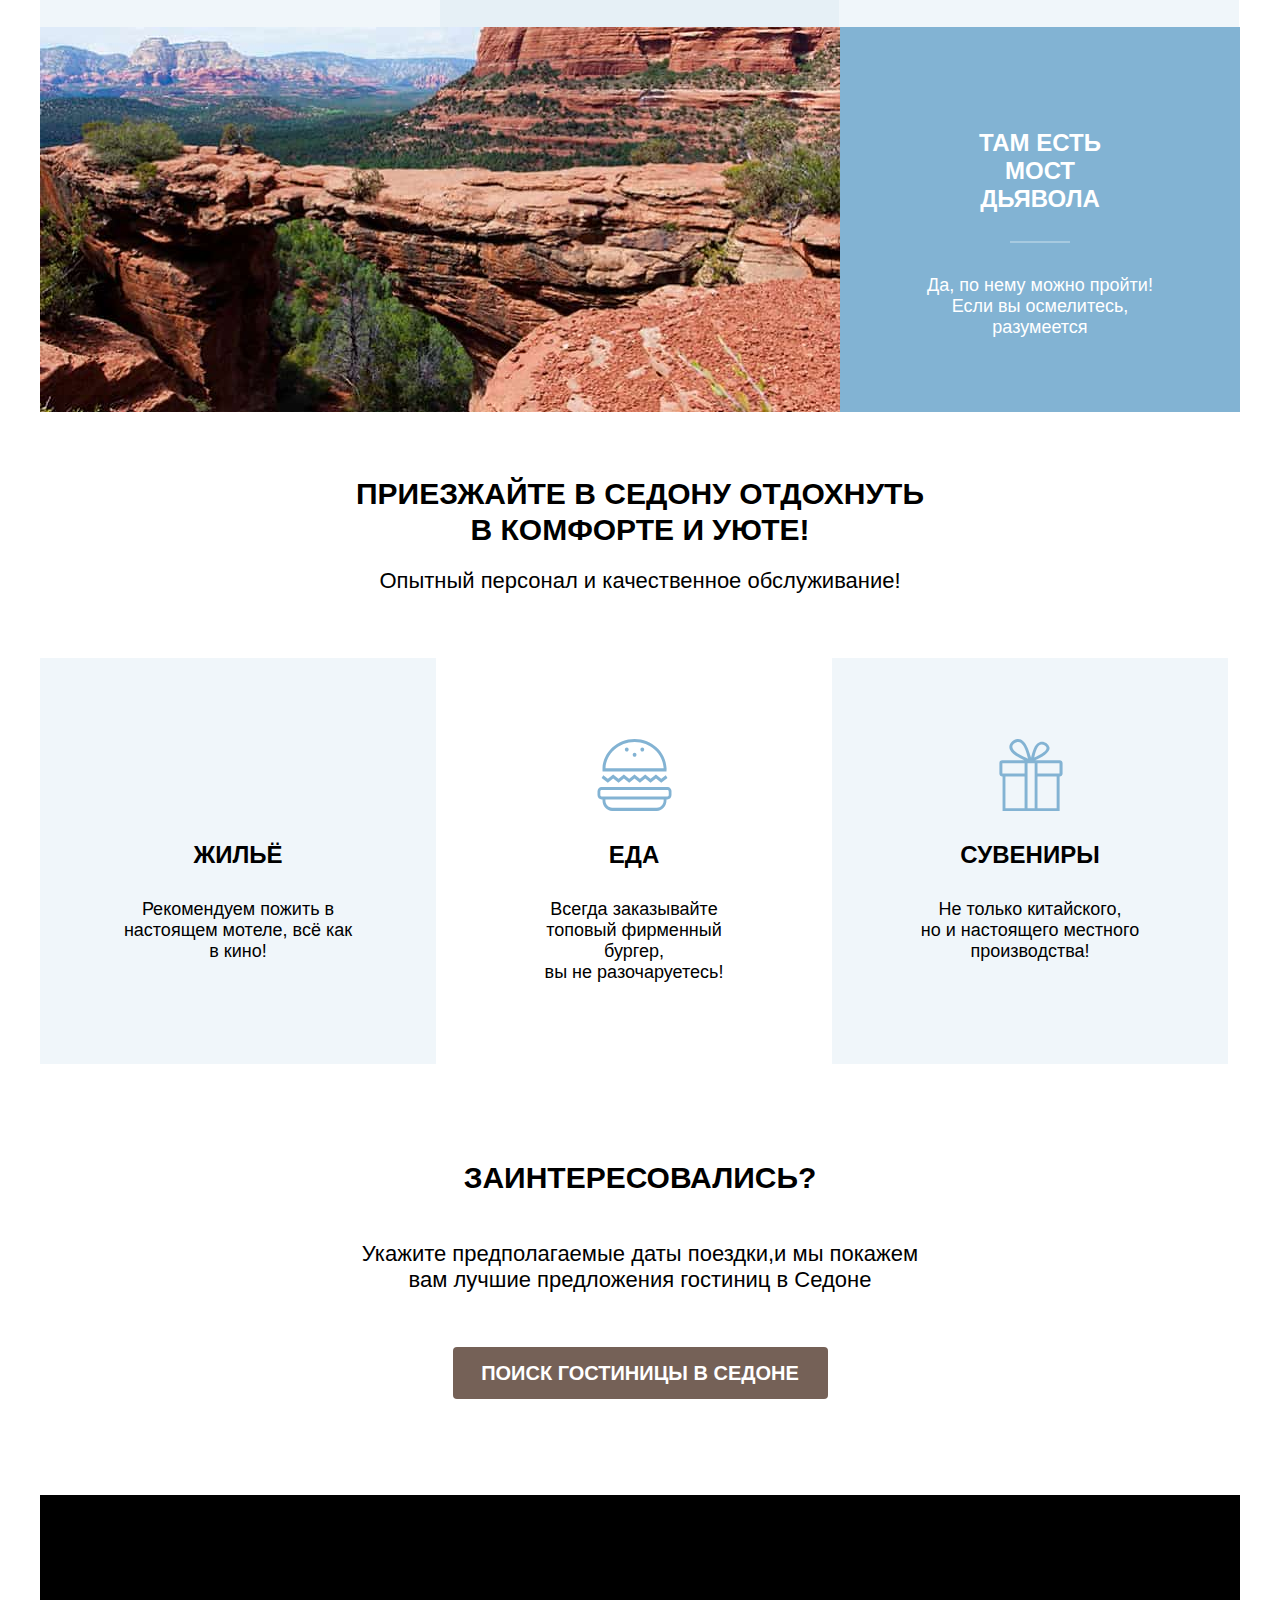
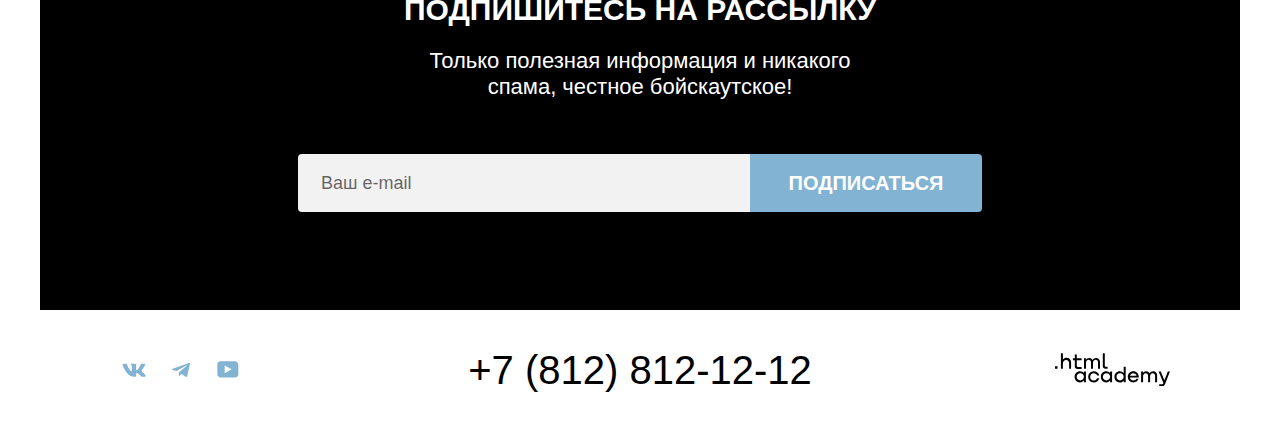
==== commit c416e5f8: "добавляет декоративные элементы и каталог" ====
--- a/index.html
+++ b/index.html
@@ -10,7 +10,9 @@
   <body>
     <header class="page-header">
       <nav class="navigation">
-        <img class="logo" src="images/logo.svg" width="140" height="70" alt="Логотип Седона" />
+        <a class="logo" href="index.html">
+          <img src="images/logo.svg" width="140" height="70" alt="Логотип Седона" />
+        </a>
 
         <ul class="navigation-list">
           <li class="navigation-item">
@@ -51,7 +53,6 @@
       </nav>
     </header>
     <main class="main-container main-index">
-      <div class="page-container">
       <h1 class="visually-hidden">SEDONA</h1>
       <section class="hero">
         <div class="subtitle-welcome">
@@ -65,18 +66,18 @@
 
       <section class="advantages">
         <div class="advantages-title-block">
-        <h2 class="advantages-block-title">Седона — небольшой городок в Аризоне,<br />
-          Заслуживающий большего!</h2>
-        <p class="explanation-advantages-title">Рассмотрим причины, по которым Седона круче, чем Гранд-Каньон!</p>
+          <h2 class="advantages-block-title">Седона — небольшой городок в Аризоне,<br />
+            Заслуживающий большего!</h2>
+          <p class="explanation-advantages-title">Рассмотрим причины, по которым Седона круче, чем Гранд-Каньон!</p>
         </div>
         <ul class="advantages-list">
           <li class="advantages-item advantages-item-dark-blue">
             <div class="advantages-item-container">
               <h3 class="advantages-title">Настоящий городок</h3>
               <p class="advantages-description">Седона — не аттракцион для туристов, там течёт своя жизнь</p>
-             </div>
+            </div>
             <img class="picture" src="images/photo.jpg" width="800"
-            height="385" alt="картинка-городка">
+                 height="385" alt="картинка-городка">
           </li>
 
 
@@ -138,11 +139,11 @@
         </ul>
       </section>
       <section class="search" data-test="search" id="search">
-       <div class="search-wrapper">
-         <h2 class="search-title">Заинтересовались?</h2>
-         <p class="explanation-search-title">Укажите предполагаемые даты поездки,и мы покажем вам лучшие предложения гостиниц в Седоне
-         </p>
-         <a class="button-primary button-search" href="#">ПОИСК ГОСТИНИЦЫ В СЕДОНЕ</a>
+        <div class="search-wrapper">
+          <h2 class="search-title">Заинтересовались?</h2>
+          <p class="explanation-search-title">Укажите предполагаемые даты поездки,и мы покажем вам лучшие предложения гостиниц в Седоне
+          </p>
+          <a class="button-primary button-search" href="#">ПОИСК ГОСТИНИЦЫ В СЕДОНЕ</a>
         </div>
       </section>
 
@@ -156,37 +157,34 @@
         </div>
         <form class="newsletter-form" action="https://echo.htmlacademy.ru/" method="post">
           <label for="newsletter-email"></label>
-          <input class="field" placeholder="Ваш e-mail" type="email" name="newsletter-email" id="newsletter-email"
-            required>
+          <input class="field-usual" placeholder="Ваш e-mail" type="email" name="newsletter-email" id="newsletter-email"
+                 required>
           <button class="submit-button button-accent" type="submit">ПОДПИСАТЬСЯ</button>
         </form>
       </section>
-      </div>
     </main>
     <footer class="page-footer">
       <ul class="footer-social-list">
         <li class="footer-social-item footer-social-item-vk">
-          <a class="link" href="#">
+          <a class="link" href="https://vk.com/htmlacademy">
             <span class="visually-hidden">ВКонтакте</span>
           </a>
         </li>
 
         <li class="footer-social-item footer-social-item-telega">
-          <a class="link" href="#">
-            <span class="visually-hidden">телеграм</span>
+          <a class="link" href="https://t.me/htmlacademy">
+            <span class="visually-hidden">Telegram</span>
           </a>
         </li>
 
         <li class="footer-social-item footer-social-item-youtube">
-          <a class="link" href="#">
-            <span class="visually-hidden">youtube</span>
+          <a class="link" href="https://www.youtube.com/user/htmlacademyru">
+            <span class="visually-hidden">YouTube</span>
           </a>
         </li>
       </ul>
       <a class="contacts-phone" href="tel:88128121212">+7 (812) 812-12-12</a>
-      <div class="footer-logo">
-        <label class="label"></label>
-      </div>
+      <a class="footer-logo" href="https://htmlacademy.ru" ></a>
     </footer>
   </body>
 </html>
--- a/styles/styles.css
+++ b/styles/styles.css
@@ -20,7 +20,6 @@
 
 body {
   margin: 0;
-  display: flex;
   flex-direction: column;
   min-height: 100%;
   font-family: "PT sans", sans-serif;
@@ -29,9 +28,10 @@
   font-weight: 400;
   color: #000000;
   background-color: #ffffff;
-
-}
-
+  display: grid;
+  grid-template-rows: auto 1fr auto;
+  grid-template-columns: 100%;
+}
 
 .page-header {
   height: 64px;
@@ -39,6 +39,7 @@
   background-color: #ffffff;
   z-index: 2;
 }
+
 .logo {
   display: block;
   margin-left: 70px;
@@ -49,28 +50,206 @@
   margin: 0;
   padding: 0;
 }
+
 .h2 {
   font-size: 30px;
   line-height: 36px;
   text-align: center;
 }
 
-.field {
-  background: #F2F2F2;
-  border: 0;
+.field-usual {
+  background: #f2f2f2;
   margin: 0;
   padding-left: 20px;
   color: #000000;
-  font-weight: 400;
-  font-family: "PT sans", sans-serif;
-}
-
-.field::placeholder {
+  font-weight: inherit;
+  border: 3px solid transparent;
+  box-sizing: border-box;
+  font-family: inherit;
+}
+
+.field-usual::placeholder {
   color: rgba(0, 0, 0, 0.6);
   font-weight: 400;
-  font-family: "PT sans", sans-serif;
-}
-
+  font-family: inherit;
+}
+
+.field-usual:hover {
+  background-color: #e6e6e6;
+}
+
+.field-usual:focus {
+  outline: 3px solid #83b3d3;
+  outline-offset: 0;
+}
+
+.field-usual:not(:placeholder-shown):hover {
+  border-color: #000000;
+}
+
+.field-range-container {
+  position: relative;
+}
+
+.field-range {
+  background-color: #ffffff;
+  border: 2px solid transparent;
+  box-sizing: border-box;
+  padding: 0 0 0 12px;
+  margin: 0;
+  color: #000000;
+  border-radius: 4px;
+  font-family: inherit;
+  font-weight: 700;
+}
+
+.field-range-container:hover .field-range {
+  background-color: #e6e6e6;
+}
+
+.field-range:focus {
+  outline: 3px solid #83b3d3;
+  outline-offset: 0;
+}
+
+.field-range-container:not(:placeholder-shown):hover .field-range {
+  border-color: #000000;
+}
+
+.field-range-label {
+  font-size: 18px;
+  line-height: 24px;
+  color: rgba(0, 0, 0, 0.3);
+  position: absolute;
+  pointer-events: none;
+  right: 20px;
+  top: calc(50% - 12px);
+}
+
+.checkbox-container {
+  display: flex;
+  align-items: center;
+  cursor: pointer;
+}
+
+
+.checkbox-container:hover {
+  opacity: 0.6;
+}
+
+.checkbox-container:active,
+.checkbox-container:not(:active) .checkbox:active + .checkbox-mark,
+.checkbox-container:not(:active) .checkbox:active ~ .checkbox-label {
+  opacity: 0.3;
+}
+
+.checkbox-mark {
+  width: 20px;
+  height: 20px;
+  border-radius: 4px;
+  background-color: #ffffff;
+  position: relative;
+}
+
+.checkbox-container:focus-within .checkbox-mark {
+  outline: 3px solid #83b3d3;
+  outline-offset: 0;
+}
+
+.checkbox:checked + .checkbox-mark::after {
+  content: "";
+  position: absolute;
+  top: 5px;
+  left: 4px;
+  width: 13px;
+  height: 11px;
+  background-image: url("[data-uri]");
+}
+
+.checkbox-label {
+  margin-left: 16px;
+  font-size: 18px;
+  line-height: 23px;
+  color: #ffffff;
+}
+
+.radio-container {
+  display: flex;
+  align-items: center;
+  cursor: pointer;
+}
+
+.radio-mark {
+  width: 20px;
+  height: 20px;
+  border-radius: 10px;
+  background-color: #ffffff;
+  position: relative;
+}
+
+.radio-container:focus-within .radio-mark {
+  outline: 3px solid #83b3d3;
+  outline-offset: 0;
+}
+
+.radio-container:hover {
+  opacity: 0.6;
+}
+
+.radio-container:active {
+  opacity: 0.3;
+}
+
+.radio:checked + .radio-mark::after {
+  content: "";
+  position: absolute;
+  top: 5px;
+  left: 5px;
+  width: 10px;
+  height: 10px;
+  border-radius: 10px;
+  background-color: #3f5e72;
+}
+
+.radio-label {
+  margin-left: 16px;
+  font-size: 18px;
+  line-height: 23px;
+}
+
+.select-control {
+  border: 2px solid #e5e5e5;
+  border-radius: 4px;
+  font-size: 18px;
+  line-height: 21px;
+  font-family: inherit;
+  font-weight: inherit;
+  padding: 0 20px;
+  appearance: none;
+  position: relative;
+  background-color: #ffffff;
+  background-image: url("[data-uri]");
+  background-repeat: no-repeat;
+  background-size: 12px 9px;
+  background-position: top 19px right 18px;
+}
+
+.select-control:hover {
+  border-color: #68a2ca;
+}
+
+.select-control:focus {
+  border-color: #68a2ca;
+  outline: none;
+}
+
+.select-control:focus:hover {
+  border-color: #3f5e72;
+}
+
+.select-control[disabled] {
+  opacity: 0.3;
+}
 
 .button-primary {
   font-family: inherit;
@@ -83,19 +262,223 @@
   font-weight: 700;
   border: none;
   display: block;
+  cursor: pointer;
+}
+
+.button-primary:hover {
+  background-color: #615048;
+}
+
+.button-primary:focus {
+  background-color: #615048;
+  outline: none;
+}
+
+.button-primary:active {
+  background-color: #756157;
+  color: rgba(255, 255, 255, 0.3);
+}
+
+.button-primary[disabled] {
+  background-color: #e5e5e5;
 }
 
 .button-accent {
   font-family: inherit;
   text-align: center;
   color: #ffffff;
-  background-color: #82B3D3;
+  background-color: #82b3d3;
   text-decoration: none;
   text-transform: uppercase;
   border-radius: 4px;
   font-weight: 700;
   border: none;
   display: block;
+  cursor: pointer;
+}
+
+.button-accent:hover {
+  background-color: #68a2ca;
+}
+
+.button-accent:focus {
+  background-color: #68a2ca;
+  outline: none;
+}
+
+.button-accent:active {
+  background-color: #82b3d3;
+  color: rgba(255, 255, 255, 0.3);
+}
+
+.button-accent[disabled] {
+  background-color: #e5e5e5;
+}
+
+.button-success {
+  font-family: inherit;
+  text-align: center;
+  color: #ffffff;
+  background-color: #7db54f;
+  text-decoration: none;
+  text-transform: uppercase;
+  border-radius: 4px;
+  font-weight: 700;
+  border: none;
+  display: block;
+  cursor: pointer;
+}
+
+.button-success:hover {
+  background-color: #6c9e42;
+}
+
+.button-success:focus {
+  background-color: #6c9e42;
+  outline: none;
+}
+
+.button-success:active {
+  background-color: #7db54f;
+  color: rgba(255, 255, 255, 0.3);
+}
+
+.button-success[disabled] {
+  background-color: #e5e5e5;
+}
+
+.button-pagination {
+  border-radius: 4px;
+  background-color: #82b3d3;
+  color: #ffffff;
+  font-family: inherit;
+  text-align: center;
+  text-decoration: none;
+  text-transform: uppercase;
+  font-weight: 700;
+  border: none;
+  display: block;
+  cursor: pointer;
+}
+
+.button-pagination:hover {
+  background-color: #68a2ca;
+}
+
+.button-pagination:focus {
+  background-color: #68a2ca;
+  outline: none;
+}
+
+.button-pagination:active {
+  background-color: #82b3d3;
+  color: rgba(255, 255, 255, 0.3);
+}
+
+.button-pagination.current {
+  background-color: #f2f2f2;
+  color: #000000;
+}
+
+.button-icon {
+  width: 48px;
+  height: 48px;
+  box-sizing: border-box;
+  background: #ffffff;
+  border: 2px solid #e5e5e5;
+  border-radius: 4px;
+  color: #000000;
+  cursor: pointer;
+  display: flex;
+  justify-content: center;
+  align-items: center;
+}
+
+.button-icon:hover {
+  border-color: #000000;
+}
+
+.button-icon:focus {
+  border-color: #68a2ca;
+  outline: none;
+}
+
+.button-icon:active {
+  border-color: #000000;
+}
+
+.button-transparent {
+  border: 2px solid transparent;
+  background-color: transparent;
+  padding: 0;
+  margin: 0;
+  box-sizing: border-box;
+  color: #ffffff;
+  font-family: inherit;
+  text-align: center;
+  text-decoration: none;
+  text-transform: uppercase;
+  font-weight: 700;
+  display: block;
+  border-radius: 4px;
+  cursor: pointer;
+}
+
+.button-transparent:hover {
+  color: rgba(255, 255, 255, 0.6);
+}
+
+.button-transparent:focus {
+  border-color: #83b3d3;
+  outline: none;
+}
+
+.button-transparent:active {
+  color: rgba(255, 255, 255, 0.3);
+}
+
+.button-transparent[disabled] {
+  color: rgba(255, 255, 255, 0.1);
+}
+
+.range-container {
+  position: relative;
+  width: 100%;
+  height: 20px;
+}
+
+.range-container::before {
+  z-index: 1;
+  content: "";
+  position: absolute;
+  top: calc(50% - 2px);
+  height: 4px;
+  background-color: rgba(255, 255, 255, 0.3);
+  width: 100%;
+}
+
+.range-bar {
+  position: absolute;
+  z-index: 2;
+  left: 0;
+  top: calc(50% - 2px);
+  height: 4px;
+  background-color: #ffffff;
+  display: flex;
+  justify-content: space-between;
+}
+
+.range-toggle {
+  z-index: 3;
+  width: 20px;
+  height: 20px;
+  border-radius: 5px;
+  background-color: #ffffff;
+  border: none;
+  padding: 0;
+  position: relative;
+  top: -8px;
+  margin: 0;
 }
 
 .navigation-list {
@@ -128,7 +511,7 @@
 }
 
 .navigation-link.active::after {
-  content: '';
+  content: "";
   position: absolute;
   height: 2px;
   width: calc(100% - 32px);
@@ -166,7 +549,7 @@
   background-image: url("../images/search-icon.svg");
 }
 
-.navigation-item-favorites .navigation-icon-button{
+.navigation-item-favorites .navigation-icon-button {
   background-image: url("../images/favourites-icon.svg");
 }
 
@@ -175,7 +558,7 @@
   width: 20px;
   height: 20px;
   border-radius: 20px;
-  background-color: #7DB54F;
+  background-color: #7db54f;
   left: 20px;
   top: 13px;
   font-size: 10px;
@@ -204,19 +587,13 @@
   margin-bottom: 0;
 }
 
-.main-container{
+.main-container {
   flex-grow: 1;
-}
-.main-index {
-  color: #000000;
-  background-color: #ffffff;
-  background-size: 100% auto;
-  background-repeat:no-repeat ;
-}
-
-.page-container {
+  display: flex;
+  align-items: center;
+  margin: 0 auto;
+  flex-direction: column;
   width: 1200px;
-  margin: 0 auto;
 }
 
 /* седона логотипы */
@@ -262,7 +639,7 @@
 }
 
 .hero::after {
-  content: '';
+  content: "";
   display: block;
   position: absolute;
   left: 0;
@@ -279,6 +656,9 @@
   text-align: center;
   color: #333333;
   margin: 0;
+  font-size: 18px;
+  line-height: 21px;
+  font-weight: 400;
 }
 
 .advantages-title-block {
@@ -287,7 +667,8 @@
   margin: 0 auto;
   text-align: center;
 }
-.advantages-block-title{
+
+.advantages-block-title {
   font-size: 30px;
   line-height: 36px;
   font-weight: 700;
@@ -307,7 +688,7 @@
 }
 
 .advantages-title::after {
-  content: '';
+  content: "";
   position: absolute;
   width: 60px;
   height: 2px;
@@ -315,12 +696,6 @@
   left: calc(50% - 30px);
 }
 
-.advantages-description {
-  font-size: 18px;
-  line-height: 21px;
-  font-weight: 400;
-  text-align: center;
-}
 .explanation-advantages-title {
   font-size: 22px;
   line-height: 26px;
@@ -365,13 +740,12 @@
 
 .advantages-item-dark-blue {
   width: 100%;
-  background-color: #82B3D3;
+  background-color: #82b3d3;
   display: flex;
 }
 
 .advantages-item-dark-blue .advantages-title::after {
-  background-color: rgba(255, 255, 255, 0.3)
-  ;
+  background-color: rgba(255, 255, 255, 0.3);
 }
 
 .advantages-item-dark-blue .advantages-title,
@@ -379,13 +753,13 @@
   color: #ffffff;
 }
 
-.advantages-item-light-blue{
+.advantages-item-light-blue {
   width: 33.3%;
   background-color: rgba(131, 179, 211, 0.12);
 }
 
 .advantages-item-light-blue .advantages-title,
-.advantages-item-light-blue  .advantages-description {
+.advantages-item-light-blue .advantages-description {
   color: #000000;
 }
 
@@ -400,7 +774,7 @@
 }
 
 .advantages-item-middle-blue .advantages-title,
-.advantages-item-middle-blue  .advantages-description {
+.advantages-item-middle-blue .advantages-description {
   color: #000000;
 }
 
@@ -410,13 +784,14 @@
   padding-top: 64px;
   padding-bottom: 64px;
 }
+
 .service-title {
-font-size: 30px;
-line-height: 36px;
-font-weight: 700;
-text-transform: uppercase;
-text-align: center;
-margin: 0;
+  font-size: 30px;
+  line-height: 36px;
+  font-weight: 700;
+  text-transform: uppercase;
+  text-align: center;
+  margin: 0;
 }
 
 .explanation-service-title {
@@ -461,6 +836,7 @@
   list-style-type: none;
   text-align: center;
 }
+
 .services-item {
   display: flex;
   flex-direction: column;
@@ -476,6 +852,7 @@
   text-transform: uppercase;
   margin: 30px 0 30px 0;
 }
+
 .explanation-services {
   width: 230px;
   font-size: 18px;
@@ -485,10 +862,11 @@
   text-align: center;
 }
 
-.house-item{
+.house-item {
   width: 33%;
   background-color: rgba(131, 179, 211, 0.12);
 }
+
 .food-item {
   width: 33%;
   background-color: #ffffff;
@@ -500,11 +878,9 @@
 }
 
 
-
-
 /*блок поиск гостиницы в седоне  */
 
-.search-wrapper{
+.search-wrapper {
   width: 592px;
   margin: 0 auto;
   text-align: center;
@@ -512,10 +888,12 @@
   flex-direction: column;
   align-items: center;
 }
+
 .search {
   padding-top: 96px;
   padding-bottom: 96px;
 }
+
 .button-search {
   font-size: 20px;
   line-height: 36px;
@@ -525,7 +903,6 @@
 }
 
 
-
 .search-title {
   font-size: 30px;
   line-height: 36px;
@@ -543,32 +920,33 @@
 .subscription {
   font-size: 30px;
   line-height: 36px;
-}
-
-.subscription-explanation {
-  font-size: 22px;
-  line-height: 26px;
-  width: 475px;
-  text-align: center;
-  margin: 20px 0 0 0;
-}
-
-
-
-/* блок подписаться */
-.subscription {
   display: flex;
   flex-direction: column;
   justify-content: center;
   align-items: center;
   width: 100%;
   height: 415px;
+  color: #000000;
+}
+
+.subscription-explanation {
+  font-size: 22px;
+  line-height: 26px;
+  width: 475px;
+  text-align: center;
+  margin: 20px 0 0 0;
+}
+
+
+/* блок подписаться */
+.main-index .subscription {
   color: #ffffff;
   background-color: #000000;
   background-image: url("../images/subscription-background.jpg");
   background-size: 100% auto;
   background-repeat: no-repeat;
 }
+
 .subscription .subscription-title {
   text-align: center;
   font-size: 30px;
@@ -590,7 +968,7 @@
 .footer-social-list {
   display: flex;
   padding: 0;
-  margin: 0 0 0 70px
+  margin: 0 0 0 70px;
 }
 
 .footer-social-item {
@@ -602,6 +980,7 @@
   height: 40px;
   width: 47px;
 }
+
 .footer-social-item-vk .link {
   background-color: #ffffff;
   background-image: url("../images/vk.svg");
@@ -620,7 +999,7 @@
   background-repeat: no-repeat;
 }
 
-.footer-social-item-youtube .link  {
+.footer-social-item-youtube .link {
   background-color: #ffffff;
   background-image: url("../images/youtube.svg");
   background-size: 22px 17px;
@@ -637,13 +1016,6 @@
   margin: 0 auto;
 }
 
-.label {
-  display: block;
-  width: 115px;
-  height: 33px;
-  background-image: url("../images/logo-htmlacademy.svg");
-}
-
 .footer-logo {
   width: 141px;
   margin-right: 70px;
@@ -651,66 +1023,320 @@
   justify-content: flex-end;
 }
 
+.footer-logo::after {
+  display: block;
+  width: 115px;
+  height: 33px;
+  content: "";
+  background-image: url("../images/logo-htmlacademy.svg");
+}
+
+/* хлебные крошки */
+.breadcrumbs {
+  display: flex;
+  margin: 0;
+  padding: 0;
+  color: #ffffff;
+  align-items: center;
+  list-style-type: none;
+}
+
+.breadcrumbs-link {
+  color: #ffffff;
+  text-decoration: none;
+}
+
+.breadcrumbs-item-home .breadcrumbs-link {
+  display: block;
+  background-image: url("../images/house-icon.svg");
+  background-size: 12px 12px;
+  width: 12px;
+  height: 12px;
+  background-repeat: no-repeat;
+  position: relative;
+}
+
+.breadcrumbs-item-home .breadcrumbs-link::after {
+  content: "";
+  width: 8px;
+  height: 11px;
+  position: absolute;
+  right: -18px;
+  background-image: url("../images/arrow-right-catalog.svg");
+  background-repeat: no-repeat;
+}
+
+.breadcrumbs-item-housing {
+  margin-left: 28px;
+}
+
+
 /* каталог */
-.catalog-logo{
+.catalog-logo {
   width: 140px;
   height: 70px;
   background-image: url("../images/logo.svg");
 }
 
-.main-catalog {
-  padding-top: 0;
-  display: flex;
-  z-index: 1;
-  justify-content: center;
-  margin: 0 auto;
-  color: #242424;
-  background-color: #ffffff;
-  background-image: url("../images/catalog-background.jpg");
-  width: 1200px;
-  background-repeat:no-repeat;
-}
-
-.catalog-products {
-  display: flex;
-}
-.catalog-filter {
-  display: flex;
-  width: 220px;
-  margin-right: 20px;
-  color: #ffffff;
+.catalog-filter-group {
+  border: 0;
+  padding: 0;
+  margin: 0;
 }
 
 .catalog-filter-title {
   font-size: 20px;
+  line-height: 24px;
+  font-weight: 700;
+  color: #ffffff;
+}
+
+.catalog-filter-list {
+  margin: 32px 0 0 0;
+  padding: 0;
+  list-style-type: none;
+}
+
+.catalog-filter-item:not(:last-child) {
+  margin-bottom: 16px;
+}
+
+.catalog-range {
+  margin: 32px 0 0 0;
+  padding: 0;
+  list-style-type: none;
+  width: 100%;
+}
+
+.catalog-range-fields {
+  display: grid;
+  grid-template-columns: 1fr 1fr;
+  grid-column-gap: 2px;
+}
+
+.catalog-range-field .field-range {
+  padding-top: 12px;
+  padding-bottom: 12px;
+  font-size: 18px;
+  line-height: 24px;
+  box-sizing: border-box;
+  width: 100%;
+}
+
+.catalog-range-field:first-child .field-range {
+  border-radius: 4px 0 0 4px;
+}
+
+.catalog-range-field:last-child .field-range {
+  border-radius: 0 4px 4px 0;
+}
+
+.catalog-range-slider {
+  margin-top: 36px;
+}
+
+.catalog-filter-housing {
+  margin-left: 70px;
+}
+
+.catalog-filter-price {
+  margin-left: 140px;
+  width: 288px;
+}
+
+.catalog-filter-submit {
+  margin-left: 70px;
+  display: flex;
+  flex-direction: column;
+  width: 191px;
+  padding-top: 56px;
+}
+
+.catalog-filter-button-submit {
+  font-size: 16px;
+  line-height: 20px;
+  height: 36px;
+  width: 100%;
+}
+
+.catalog-filter-button-reset {
+  width: 100%;
+  margin-top: 32px;
+  font-size: 16px;
+  line-height: 20px;
+  height: 36px;
+}
+
+.catalog-heading {
+  display: flex;
+  margin-top: 50px;
+}
+
+.catalog-items-title {
+  font-size: 30px;
+  line-height: 38px;
+  font-weight: 700;
+  text-transform: uppercase;
+  margin: 0;
+}
+
+.catalog-sorting {
+  margin-left: auto;
+  display: flex;
+}
+
+.catalog-sorting-by-price {
+  margin-right: 70px;
+  width: 292px;
+}
+
+.catalog-select-view + .catalog-select-view {
+  margin-left: 8px;
+}
+
+.catalog-filter {
+  display: flex;
+  margin-top: 40px;
+  color: #ffffff;
+}
+
+.catalog-products {
+  display: grid;
+  grid-template-columns: 1fr 1fr 1fr;
+  grid-gap: 20px;
+  margin: 40px 0 0 0;
+  padding: 0;
+  list-style-type: none;
+}
+
+/* карточки */
+.product-card {
+  background-color: #ffffff;
+  padding: 20px;
+  border: 1px solid #e6e6e6;
+  border-radius: 4px;
+  display: grid;
+  grid-template-columns: 1fr 1fr;
+  grid-template-rows: auto auto auto auto;
+  gap: 16px 20px;
+  grid-template-areas:
+    "image image"
+    "housing price"
+    "details favorite"
+    "stars rating";
+}
+
+.product-card-link {
+  text-decoration: none;
+  display: block;
+  grid-area: image;
+}
+
+.product-card-type {
+  grid-area: housing;
+  font-size: 18px;
+  line-height: 21px;
+  margin: 0;
+  color: #333333;
+}
+
+.product-card-price {
+  grid-area: price;
+  font-size: 18px;
+  line-height: 21px;
+  color: #333333;
+  font-weight: 400;
+}
+
+.product-card-about {
+  grid-area: details;
+  font-size: 16px;
+  line-height: 20px;
+  padding: 8px 0;
+}
+
+.product-card-favorite {
+  grid-area: favorite;
+  font-size: 16px;
+  line-height: 20px;
+  padding: 8px 0;
+}
+
+.product-card-stars {
+  grid-area: stars;
+  display: flex;
+  align-items: center;
+}
+
+.product-card-star + .product-card-star {
+  margin-left: 6px;
+}
+
+.product-card-rating {
+  grid-area: rating;
+  margin: 0;
+  display: flex;
+  font-size: 16px;
+  line-height: 20px;
+  text-transform: uppercase;
+  border-radius: 4px;
+  justify-content: center;
+  padding: 8px 0 9px;
+  background-color: #f2f2f2;
+}
+
+.product-card-title {
+  font-size: 24px;
   line-height: 28px;
   font-weight: 700;
-  color: #ffffff;
-  text-transform: uppercase;
-}
-.catalog-right-column {
-  width: 700px;
-}
-/* хлебные крошки */
-.breadcrumbs {
+  color: #000000;
+  margin: 16px 0 0 0;
+}
+
+.product-card-image {
+  width: 100%;
+  height: auto;
+  object-fit: cover;
+}
+
+.catalog-delimiter {
+  height: 1px;
+  border: none;
+  background-color: #e6e6e6;
+  margin: 40px 0;
+}
+
+
+/* пагинация */
+.pagination {
   display: flex;
   margin: 0;
   padding: 0;
-  color: #242424;
   list-style-type: none;
 }
-.breadcrums-link {
-  margin-right: 70px;
-  color: inherit;
-}
-.breadcrumbs-item-home {
-  display: block;
-  background-color: #ffffff;
-  background-image: url("../images/house-icon.svg");
-  background-size: 12px 12px;
-  width:12px;
-  height: 12px;
-  background-repeat: no-repeat;
+
+.pagination-link {
+  width: 60px;
+  height: 60px;
+  font-size: 20px;
+  line-height: 36px;
+  display: flex;
+  align-items: center;
+  justify-content: center;
+}
+
+.pagination-link.pagination-show-more {
+  border: none;
+  background: #ffffff;
+  cursor: pointer;
+}
+
+.pagination-item:not(:last-child) {
+  margin-right: 8px;
+}
+
+.pagination-show-more {
+  margin-left: auto;
 }
 
 /* кнтопки стиль каталога */
@@ -718,7 +1344,7 @@
   background-color: #ffffff;
   background-image: url("../images/catalog-icon-1.svg");
   background-size: 16px 14px;
-  width:16px;
+  width: 16px;
   height: 14px;
   display: block;
   background-repeat: no-repeat;
@@ -728,7 +1354,7 @@
   background-color: #ffffff;
   background-image: url("../images/catalog-icon-2.svg");
   background-size: 16px 14px;
-  width:16px;
+  width: 16px;
   height: 14px;
   display: block;
   background-repeat: no-repeat;
@@ -738,121 +1364,27 @@
   background-color: #ffffff;
   background-image: url("../images/catalog-icon-3.svg");
   background-size: 16px 14px;
-  width:16px;
+  width: 16px;
   height: 14px;
   display: block;
   background-repeat: no-repeat;
 }
-/* карточки */
-.product-card {
-background-color: #ffffff;
-display: grid;
-width: 340px;
-grid-template-rows: 300px min-content auto min-content 20px;
-}
-.product-card-link {
-  margin-top: 248px;
-  margin-bottom: 162px;
-  text-decoration: none;
-}
-.product-card-price {
-  font-size: 24px;
-  line-height: 29px;
-  font-weight: 700;
-  color: #814b18;
-  text-transform: uppercase;
-  margin-bottom: 16px;
-}
-.catalog-products {
-  display: grid;
-  grid-template-rows: 340px repeat(3, auto);
-  grid-gap: 10px;
-  max-width: 350px;
-}
-.product-card-image {
-  width: 100%;
-  height: 100%;
-  object-fit: cover;
-}
-
-
-/* пагинация */
-.pagination-container {
-  display: flex;
-  padding: 16px;
-  background-color: #ffffff;
-}
-
-.pagination {
-  display: flex;
-  margin: 0;
-  padding: 0;
-  list-style-type: none;
-}
-.pagination-link {
-  display: block;
-  box-sizing: border-box;
-  width: 60px;
-  height: 60px;
-  padding: 11px 24px;
-  line-height: 36px;
-  font-weight: 700;
-  color: #ffffff;
-  background-color: #82B3D3;
-  text-decoration: none;
-}
-
-.pagination-item:not(:last-child) {
-  margin-right: 8px;
-}
-
-.pagination-clear {
-  background-color: transparent;
-}
-
-.pagination-current {
-  color: #242424;
-  background-color: #F2F2F2;
-}
-
-.pagination-disabled {
-  background-color: #000000;
-}
-.pagination-show-more {
-  margin-left: auto;
-}
-
-
 
 
 /* каталог текст */
+.inner-header {
+  padding: 35px 70px 70px;
+  background-color: #ffffff;
+  background-image: url("../images/catalog-background.jpg");
+  background-repeat: no-repeat;
+  background-size: cover;
+}
 
 .inner-header-title {
   color: #ffffff;
   font-size: 60px;
+  margin: 10px 0 0 0;
   line-height: 78px;
-}
-
-.breadcrums-link {
-  font-size: 20px;
-  line-height: 24px;
-}
-
-.catalog-filter-title {
-  font-size: 20px;
-  line-height: 24px;
-}
-
-.product-card-title {
-  font-size: 24px;
-  line-height: 28px;
-  font-weight: 700;
-}
-
-.product-card-price {
-  font-size: 18px;
-  line-height: 21px;
-  font-weight: 400;
 }
 
 .catalog-subscription {
@@ -871,7 +1403,7 @@
   margin-top: 54px;
 }
 
-.newsletter-form .field {
+.newsletter-form .field-usual {
   width: 100%;
   padding-top: 14px;
   padding-bottom: 14px;
